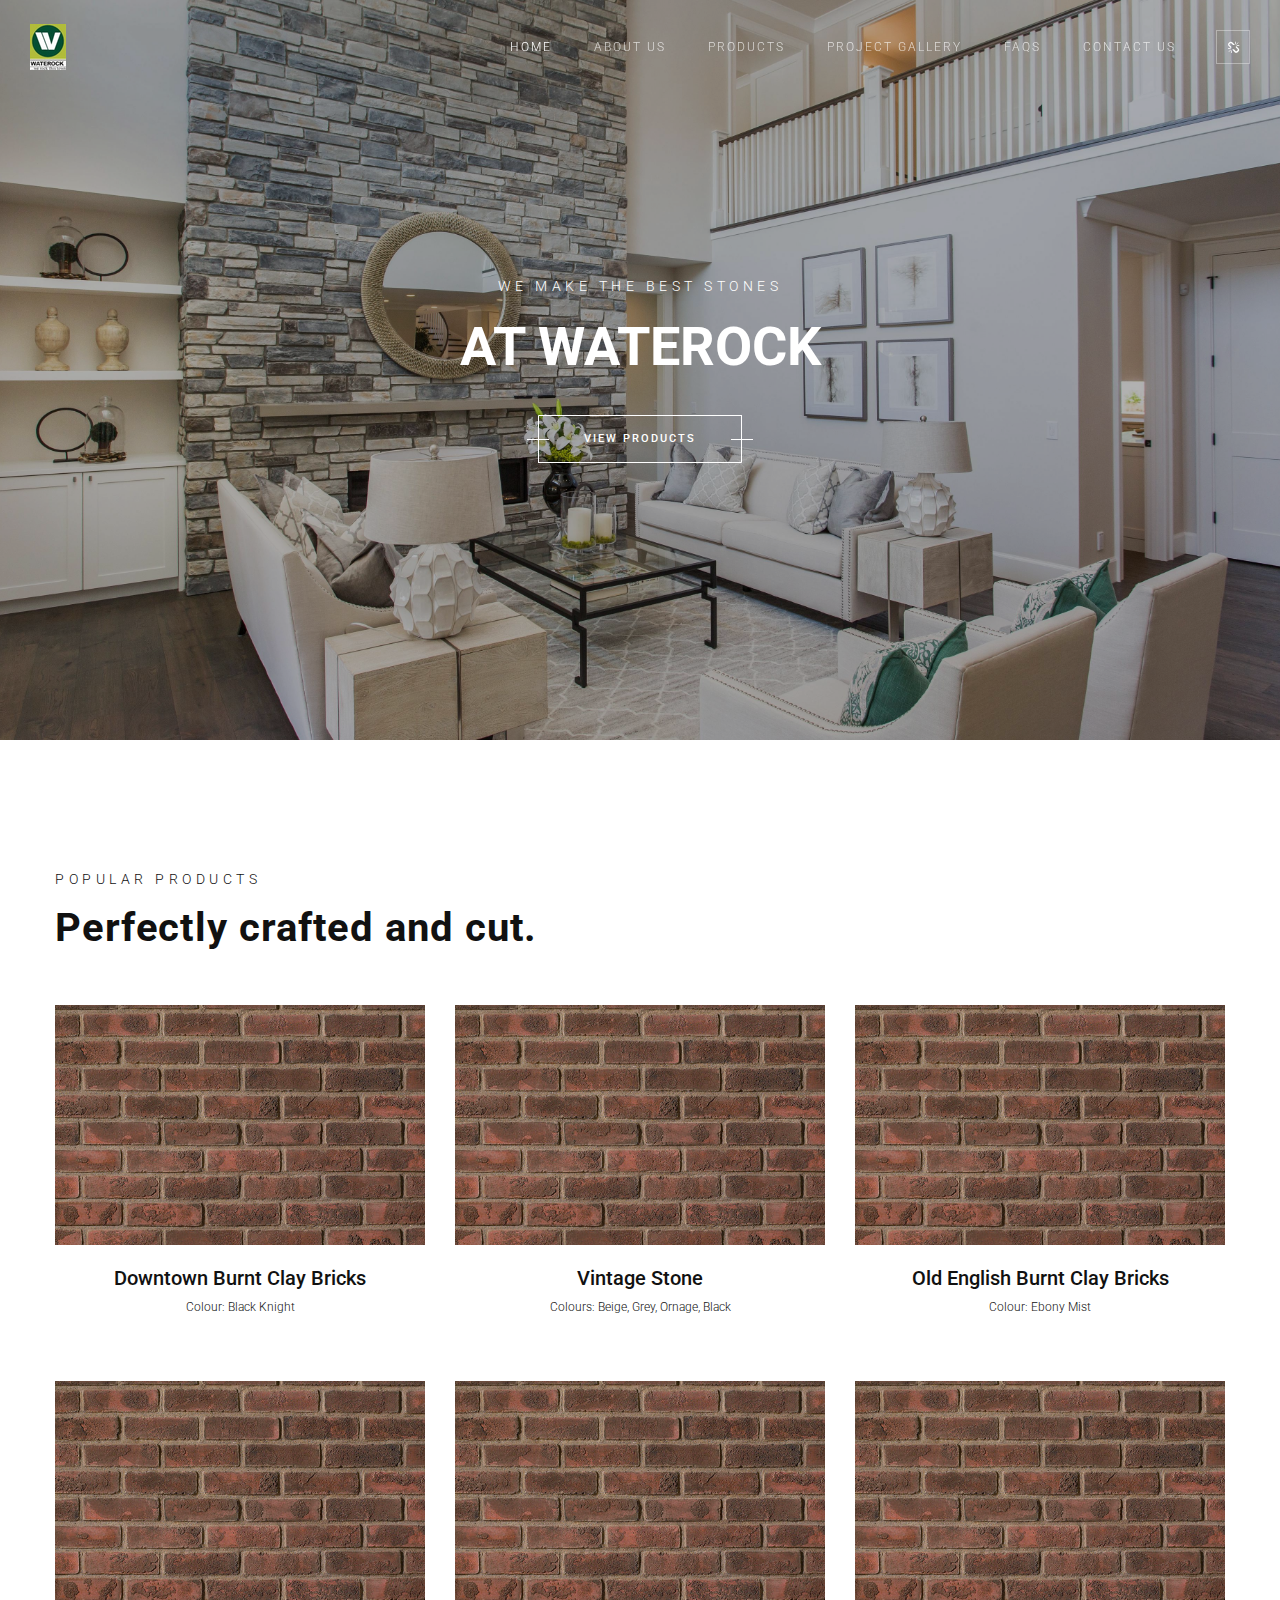
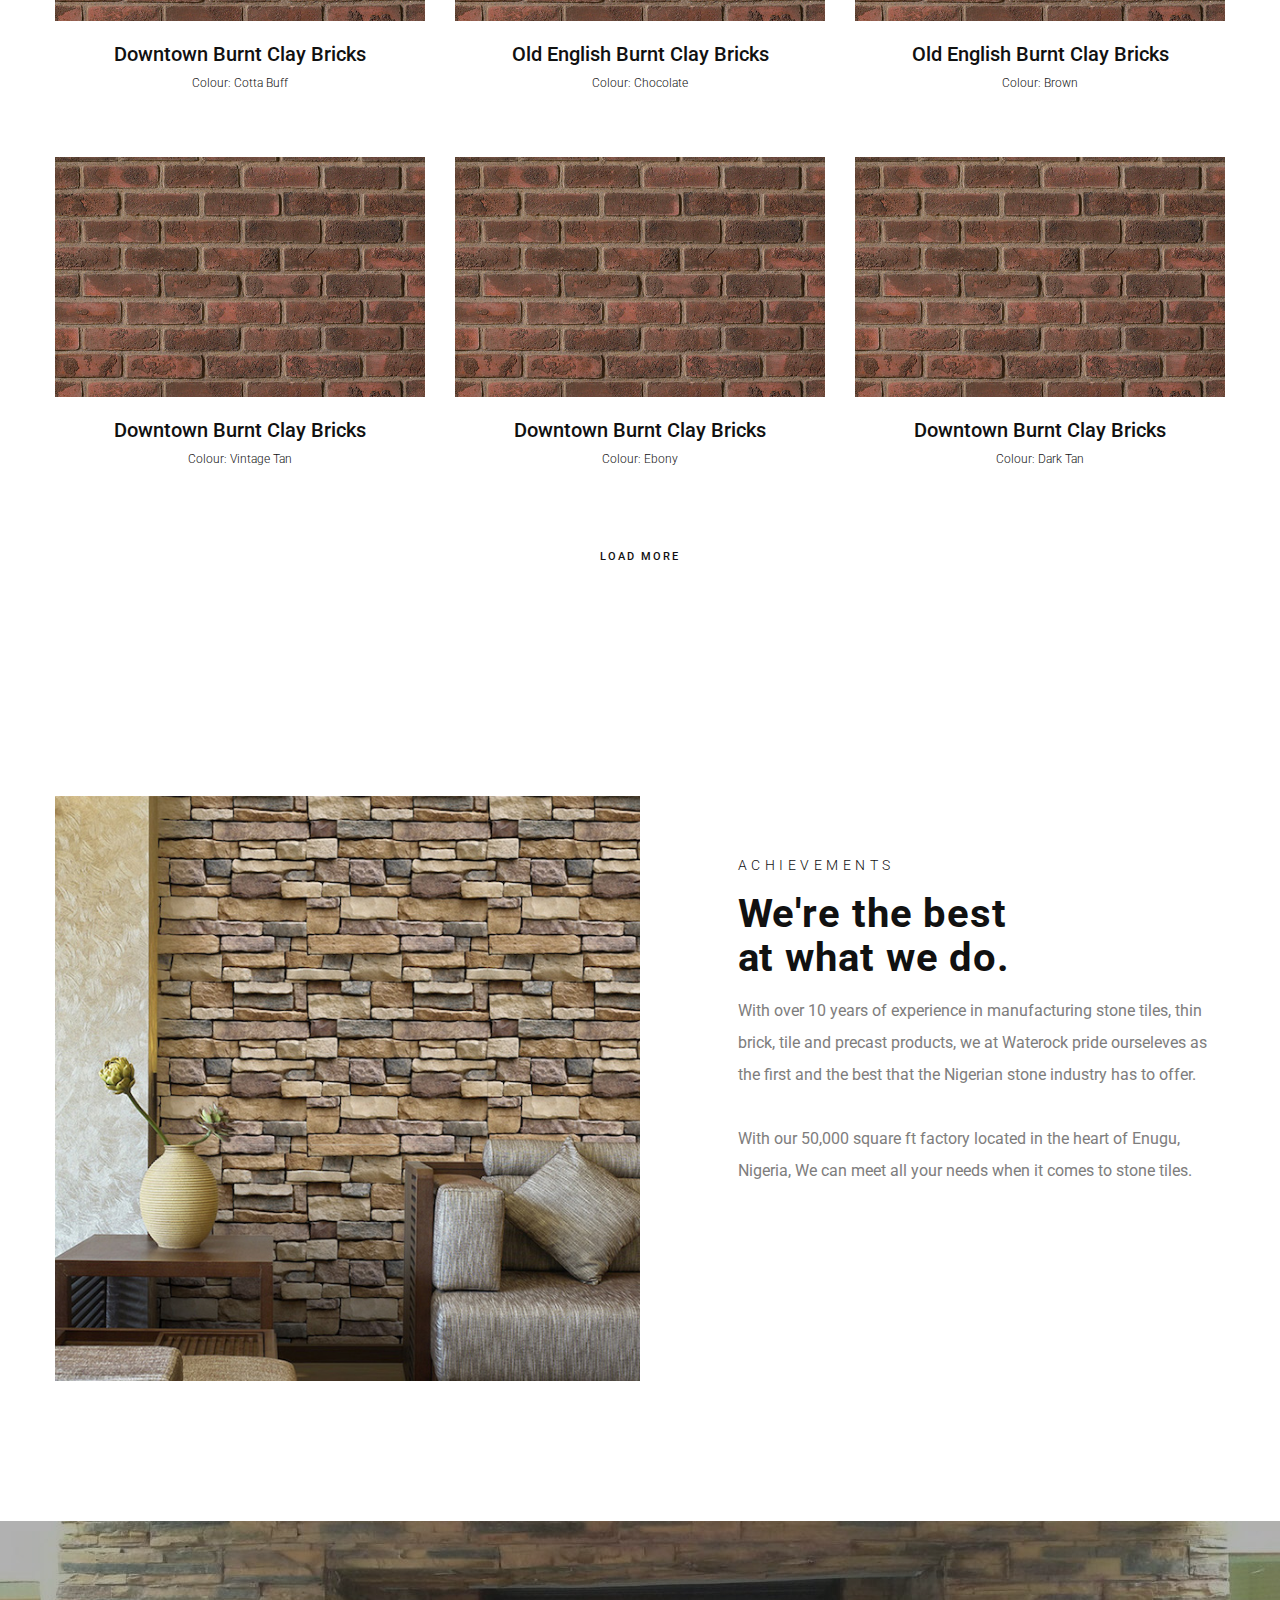
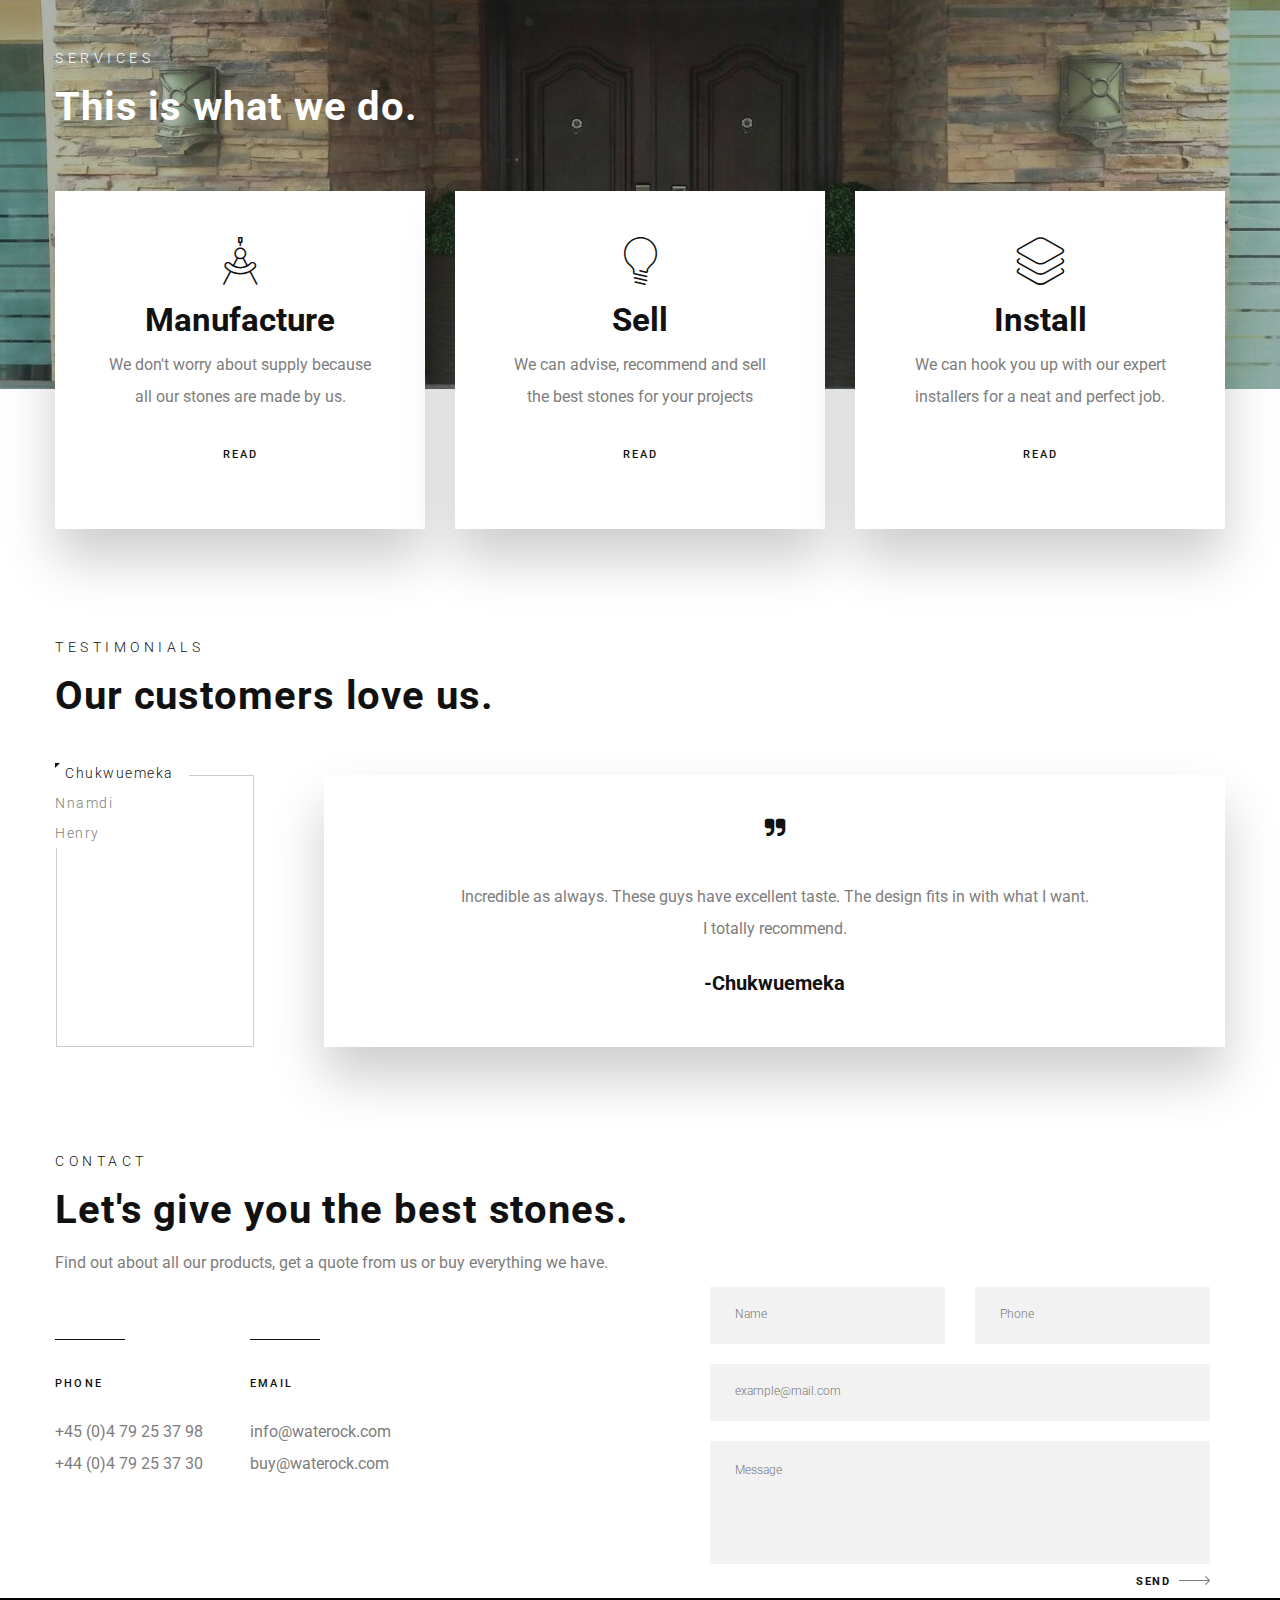
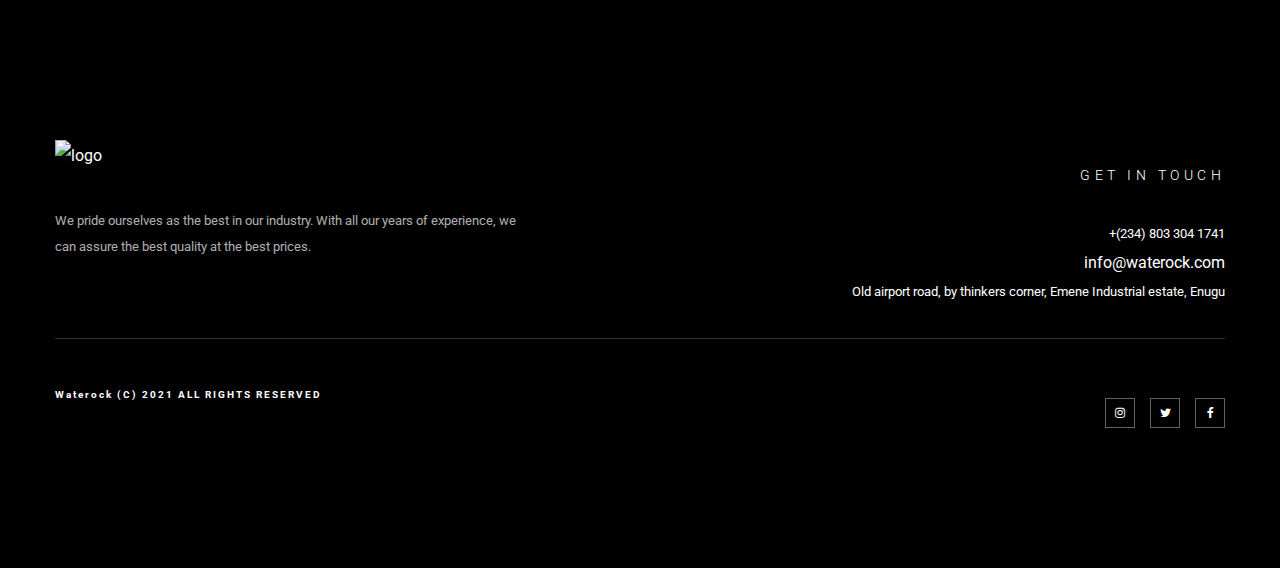
==== index.html @ c0822bfa "waterock v1" ====
<!DOCTYPE html>
<html lang="en">


<head>
    <meta charset="utf-8" />
    <meta http-equiv="X-UA-Compatible" content="IE=edge">
    <title>Waterock - The Number 1 Manufacturer of stone tiles in Nigeria</title>
    <meta name="viewport" content="width=device-width, initial-scale=1">
    <meta name="format-detection" content="telephone=no" />
    <link rel="stylesheet" href="https://fonts.googleapis.com/css?family=Roboto:100,300,400,500,700">
    <link rel="stylesheet" href="css/swiper.min.css">
    <link rel="stylesheet" href="css/slick.min.css">
    <link rel="stylesheet" href="css/magnific-popup.css">
    <link rel="stylesheet" href="font-awesome/css/font-awesome.min.css">
    <link rel="stylesheet" href="font-awesome/css/font-awesome.css">
    <link rel="stylesheet" href="css/et-line-font.css">
    <link rel="stylesheet" href="css/before-after.min.css">
    <link rel="stylesheet" href="css/bootstrap.min.css">
    <link rel="stylesheet" href="css/unit-test.css">
    <link rel="stylesheet" href="css/google_map.min.css">
    <link rel="stylesheet" href="css/style30f4.css?v=3">
</head>

<body>

    <div class="prague-loader">
        <div class="prague-loader-wrapper">
            <div class="prague-loader-bar">
                WATEROCK
            </div>
        </div>
    </div>


    <header class="prague-header simple sticky-menu sticky-mobile-menu light ">

        <div class="prague-logo">
            <a href="index-2.html">
                <img src="img/logo-main.jpg" class="image_logo" alt="logo" /></a>
        </div>

        <div class="prague-header-wrapper">

            <div class="prague-navigation">
                <div class="pargue-navigation-wrapper">
                    <div class="prague-navigation-inner">
                        <nav>
                            <ul class="main-menu">
                                <li
                                    class="menu-item menu-item-type-custom menu-item-object-custom current-menu-ancestor current-menu-parent menu-item-has-children ">
                                    <a href="index.html">Home</a>
                                </li>
                                <li
                                    class="menu-item menu-item-type-custom menu-item-object-custom menu-item-has-children">
                                    <a href="about-us.html">About Us</a>
                                </li>
                                <li
                                    class="menu-item menu-item-type-custom menu-item-object-custom menu-item-has-children">
                                    <a href="products.html">Products</a>
                                </li>
                                <li
                                    class="menu-item menu-item-type-custom menu-item-object-custom menu-item-has-children">
                                    <a href="projects.html">Project Gallery</a>
                                </li>
                                <li
                                    class="menu-item menu-item-type-custom menu-item-object-custom menu-item-has-children">
                                    <a href="#">FAQs</a>
                                </li>
                                <li
                                    class="menu-item menu-item-type-custom menu-item-object-custom menu-item-has-children">
                                    <a href="contact-us.html">Contact Us</a>
                                </li>
                            </ul>
                        </nav>
                    </div>
                </div>
            </div>


            <div class="prague-nav-menu-icon">
                <a href="#">
                    <i></i>
                </a>
            </div>


            <div class="prague-social-nav">
                <a href="#">
                    <i class="fa fa-chain-broken" aria-hidden="true"></i>
                </a>
                <ul class="social-content">
                    <li>
                        <a target="_blank" href="#">
                            <i aria-hidden="true" class="fa fa-instagram"></i>
                        </a>
                    </li>
                    <li>
                        <a target="_blank" href="#">
                            <i aria-hidden="true" class="fa fa-twitter"></i>
                        </a>
                    </li>
                    <li>
                        <a target="_blank" href="#">
                            <i aria-hidden="true" class="fa fa-facebook"></i>
                        </a>
                    </li>
                </ul>
            </div>

        </div>
    </header>


    <div class="container-fluid no-padd">
        <div class="row">
            <div class="col-xs-12 padd-only-xs">
                <div class="container-fluid top-banner no-padd  big vindow-height light">
                    <span class="overlay"></span>
                    <img src="img/banner-home.jpeg" class="s-img-switch"
                        alt="banner image">
                    <div class="content">
                        <div class="prague-svg-animation-text"></div>
                        <div class="subtitle">WE MAKE THE BEST STONES</div>
                        <h1 class="title">AT WATEROCK</h1>
                        <a href="products.html" class="a-btn creative">
                            <span class="a-btn-line"></span>
                            VIEW PRODUCTS</a>
                    </div>
                    <div class="top-banner-cursor"></div>
                </div>
            </div>
        </div>
    </div>
    <div class="container no-padd"> 
        <div class="row-fluid  margin-lg-65t margin-lg-140b margin-sm-70b no-padd">
            <div class="row-fluid  margin-lg-55t margin-sm-20t">
                <div class="  col-sm-12 no-padd margin-lg-20b margin-xs-40t">
                    <div class="padd-only-xs">
                        <div class="heading  left dark ">
                            <div class="subtitle ">POPULAR PRODUCTS</div>
                            <h2 class="title">Perfectly crafted and cut.</h2>
                        </div>
                    </div>
                </div>
            </div>
            <div class="column no-padd column_container col-sm-12 margin-lg-5t margin-lg-140b margin-sm-70b">
                <div class="column-inner ">
                    <div class="wrapper">
                        <div data-unique-key="d30797fabd788147235e48099dfaacc0" class="js-load-more" data-start-page="1"
                            data-max-page="4" data-next-link="#">
                            <div class="row prague_grid prague_count_col3 prague_gap_col15 js-load-more-block no-footer-content prague-load-wrapper"
                                data-columns="prague_count_col3" data-gap="prague_gap_col15">
                                <div class="portfolio-item-wrapp portfolio-item-paralax js-filter-simple-block">
                                    <div class="portfolio-item">
                                        <div class="project-grid-wrapper">
                                            <a class="project-grid-item-img-link" href="#"
                                                target="_self">
                                                <div class="project-grid-item-img">
                                                    <img src="img/culutured-brick.jpeg"
                                                        class="s-img-switch" alt="seascape-villa image" />
                                                </div>
                                            </a>
                                            <div class="project-grid-item-content">
                                                <h4 class="project-grid-item-title">
                                                    <a href="#" target="_self">Downtown Burnt Clay Bricks</a>
                                                </h4>
                                                <div class="project-grid-item-category">Colour: Black Knight</div>
                                            </div>
                                        </div>
                                    </div>
                                </div>
                                <div
                                    class="portfolio-item-wrapp portfolio-item-paralax js-filter-simple-blockcolumn_paralax">
                                    <div class="portfolio-item">
                                        <div class="project-grid-wrapper">
                                            <a class="project-grid-item-img-link" href="#"
                                                target="_self">
                                                <div class="project-grid-item-img">
                                                    <img src="img/culutured-brick.jpeg"
                                                        
                                                        class="s-img-switch" alt="european-lard-station image" />
                                                </div>
                                            </a>
                                            <div class="project-grid-item-content">
                                                <h4 class="project-grid-item-title">
                                                    <a href="#" target="_self">Vintage Stone
                                                        </a>
                                                </h4>
                                                <div class="project-grid-item-category">Colours: Beige, Grey, Ornage, Black</div>
                                            </div>
                                        </div>
                                    </div>
                                </div>
                                <div class="portfolio-item-wrapp portfolio-item-paralax js-filter-simple-block">
                                    <div class="portfolio-item">
                                        <div class="project-grid-wrapper">
                                            <a class="project-grid-item-img-link" href="#"
                                                target="_self">
                                                <div class="project-grid-item-img">
                                                    <img src="img/culutured-brick.jpeg"
                                                        
                                                        class="s-img-switch" alt="yabroudi-villa image" />
                                                </div>
                                            </a>
                                            <div class="project-grid-item-content">
                                                <h4 class="project-grid-item-title">
                                                    <a href="#" target="_self">Old English Burnt Clay Bricks</a>
                                                </h4>
                                                <div class="project-grid-item-category">Colour: Ebony Mist
                                                </div>
                                            </div>
                                        </div>
                                    </div>
                                </div>
                                <div class="portfolio-item-wrapp portfolio-item-paralax js-filter-simple-block">
                                    <div class="portfolio-item">
                                        <div class="project-grid-wrapper">
                                            <a class="project-grid-item-img-link" href="#"
                                                target="_self">
                                                <div class="project-grid-item-img">
                                                    <img src="img/culutured-brick.jpeg"
                                                        
                                                        class="s-img-switch" alt="cultural-complex-centre image" />
                                                </div>
                                            </a>
                                            <div class="project-grid-item-content">
                                                <h4 class="project-grid-item-title">
                                                    <a href="#" target="_self">Downtown Burnt Clay Bricks</a>
                                                </h4>
                                                <div class="project-grid-item-category">Colour: Cotta Buff</div>
                                            </div>
                                        </div>
                                    </div>
                                </div>
                                <div class="portfolio-item-wrapp portfolio-item-paralax js-filter-simple-block">
                                    <div class="portfolio-item">
                                        <div class="project-grid-wrapper">
                                            <a class="project-grid-item-img-link" href="#"
                                                target="_self">
                                                <div class="project-grid-item-img">
                                                    <img src="img/culutured-brick.jpeg"
                                                       
                                                        class="s-img-switch" alt="dalbourne-villa image" />
                                                </div>
                                            </a>
                                            <div class="project-grid-item-content">
                                                <h4 class="project-grid-item-title"><a href="#"
                                                        target="_self">Old English Burnt Clay Bricks</a>
                                                </h4>
                                                <div class="project-grid-item-category">Colour: Chocolate</div>
                                            </div>
                                        </div>
                                    </div>
                                </div>
                                <div class="portfolio-item-wrapp portfolio-item-paralax js-filter-simple-block">
                                    <div class="portfolio-item">
                                        <div class="project-grid-wrapper">
                                            <a class="project-grid-item-img-link" href="#"
                                                target="_self">
                                                <div class="project-grid-item-img">
                                                    <img src="img/culutured-brick.jpeg"
                                                        
                                                        class="s-img-switch" alt="amman-rotana-hotel image" />
                                                </div>
                                            </a>
                                            <div class="project-grid-item-content">
                                                <h4 class="project-grid-item-title"><a href="#"
                                                        target="_self">Old English Burnt Clay Bricks</a>
                                                </h4>
                                                <div class="project-grid-item-category">Colour: Brown</div>
                                            </div>
                                        </div>
                                    </div>
                                </div>
                                <div class="portfolio-item-wrapp portfolio-item-paralax js-filter-simple-block">
                                    <div class="portfolio-item">
                                        <div class="project-grid-wrapper">
                                            <a class="project-grid-item-img-link" href="#"
                                                target="_self">
                                                <div class="project-grid-item-img">
                                                    <img src="img/culutured-brick.jpeg"
                                                        class="s-img-switch wp-post-image"
                                                        alt="alvar-alto-museum image" />
                                                </div>
                                            </a>
                                            <div class="project-grid-item-content">
                                                <h4 class="project-grid-item-title"><a href="#"
                                                        target="_self">Downtown Burnt Clay Bricks</a>
                                                </h4>
                                                <div class="project-grid-item-category">Colour: Vintage Tan</div>
                                            </div>
                                        </div>
                                    </div>
                                </div>
                                <div class="portfolio-item-wrapp portfolio-item-paralax js-filter-simple-block">
                                    <div class="portfolio-item">
                                        <div class="project-grid-wrapper">
                                            <a class="project-grid-item-img-link" href="#"
                                                target="_self">
                                                <div class="project-grid-item-img">
                                                    <img src="img/culutured-brick.jpeg"
                                                        class="s-img-switch" alt="dance-and-music-theatre image" />
                                                </div>
                                            </a>
                                            <div class="project-grid-item-content">
                                                <h4 class="project-grid-item-title">
                                                    <a href="dance-and-music-theatre.html" target="_self">Downtown Burnt Clay Bricks</a>
                                                </h4>
                                                <div class="project-grid-item-category">Colour: Ebony</div>
                                            </div>
                                        </div>
                                    </div>
                                </div>
                                <div class="portfolio-item-wrapp portfolio-item-paralax js-filter-simple-block">
                                    <div class="portfolio-item">
                                        <div class="project-grid-wrapper">
                                            <a class="project-grid-item-img-link" href="#"
                                                target="_self">
                                                <div class="project-grid-item-img">
                                                    <img src="img/culutured-brick.jpeg"
                                                        class="s-img-switch" alt="french-embassy image" />
                                                </div>
                                            </a>
                                            <div class="project-grid-item-content">
                                                <h4 class="project-grid-item-title">
                                                    <a href="#" target="_self">Downtown Burnt Clay Bricks</a>
                                                </h4>
                                                <div class="project-grid-item-category">Colour: Dark Tan</div>
                                            </div>
                                        </div>
                                    </div>
                                </div>
                                <div
                                    class="portfolio-item-wrapp portfolio-item-paralax js-filter-simple-block button-hide">
                                    <div class="portfolio-item">
                                        <div class="project-grid-wrapper">
                                            <a class="project-grid-item-img-link" href="#"
                                                target="_self">
                                                <div class="project-grid-item-img">
                                                    <img src="img/culutured-brick.jpeg"
                                                        class="s-img-switch" alt="amman-hotel image" />
                                                </div>
                                            </a>
                                            <div class="project-grid-item-content">
                                                <h4 class="project-grid-item-title">
                                                    <a href="#" target="_self">Downtown Burnt Clay Bricks</a>
                                                </h4>
                                                <div class="project-grid-item-category">Colour: Ebony +</div>
                                            </div>
                                        </div>
                                    </div>
                                </div>
                                <div
                                    class="portfolio-item-wrapp portfolio-item-paralax js-filter-simple-block button-hide">
                                    <div class="portfolio-item">
                                        <div class="project-grid-wrapper">
                                            <a class="project-grid-item-img-link" href="#"
                                                target="_self">
                                                <div class="project-grid-item-img">
                                                    <img src="img/culutured-brick.jpeg"
                                                        class="s-img-switch" alt="amman-hotel image" />
                                                </div>
                                            </a>
                                            <div class="project-grid-item-content">
                                                <h4 class="project-grid-item-title">
                                                    <a href="#" target="_self">Downtown Burnt Clay Bricks</a>
                                                </h4>
                                                <div class="project-grid-item-category">Colour: Desert Rose</div>
                                            </div>
                                        </div>
                                    </div>
                                </div>
                                <div
                                    class="portfolio-item-wrapp portfolio-item-paralax js-filter-simple-block button-hide">
                                    <div class="portfolio-item">
                                        <div class="project-grid-wrapper">
                                            <a class="project-grid-item-img-link" href="#"
                                                target="_self">
                                                <div class="project-grid-item-img">
                                                    <img src="img/culutured-brick.jpeg"
                                                        class="s-img-switch" alt="amman-hotel image" />
                                                </div>
                                            </a>
                                            <div class="project-grid-item-content">
                                                <h4 class="project-grid-item-title">
                                                    <a href="#" target="_self">Antique Brick</a>
                                                </h4>
                                                <div class="project-grid-item-category">Colours: Beige, Grey, Orange, Black</div>
                                            </div>
                                        </div>
                                    </div>
                                </div>
                                <div
                                    class="portfolio-item-wrapp portfolio-item-paralax js-filter-simple-block button-hide">
                                    <div class="portfolio-item">
                                        <div class="project-grid-wrapper">
                                            <a class="project-grid-item-img-link" href="#"
                                                target="_self">
                                                <div class="project-grid-item-img">
                                                    <img src="img/culutured-brick.jpeg"
                                                        class="s-img-switch" alt="amman-hotel image" />
                                                </div>
                                            </a>
                                            <div class="project-grid-item-content">
                                                <h4 class="project-grid-item-title">
                                                    <a href="#" target="_self">Clay Ledge</a>
                                                </h4>
                                                <div class="project-grid-item-category">Colour: Black Knight</div>
                                            </div>
                                        </div>
                                    </div>
                                </div>
                                <div
                                    class="portfolio-item-wrapp portfolio-item-paralax js-filter-simple-block button-hide">
                                    <div class="portfolio-item">
                                        <div class="project-grid-wrapper">
                                            <a class="project-grid-item-img-link" href="#"
                                                target="_self">
                                                <div class="project-grid-item-img">
                                                    <img src="img/culutured-brick.jpeg"
                                                        class="s-img-switch" alt="amman-hotel image" />
                                                </div>
                                            </a>
                                            <div class="project-grid-item-content">
                                                <h4 class="project-grid-item-title">
                                                    <a href="#" target="_self">Clay Ledge</a>
                                                </h4>
                                                <div class="project-grid-item-category">Colour: Cotta Buff</div>
                                            </div>
                                        </div>
                                    </div>
                                </div>
                                <div
                                    class="portfolio-item-wrapp portfolio-item-paralax js-filter-simple-block button-hide">
                                    <div class="portfolio-item">
                                        <div class="project-grid-wrapper">
                                            <a class="project-grid-item-img-link" href="#"
                                                target="_self">
                                                <div class="project-grid-item-img">
                                                    <img src=""
                                                        class="s-img-switch" alt="amman-hotel image" />
                                                </div>
                                            </a>
                                            <div class="project-grid-item-content">
                                                <h4 class="project-grid-item-title">
                                                    <a href="#" target="_self">Old English Burnt Clay Bricks</a>
                                                </h4>
                                                <div class="project-grid-item-category">Colour: Cherry Dot, Brown Mist</div>
                                            </div>
                                        </div>
                                    </div>
                                </div>
                                <div
                                    class="portfolio-item-wrapp portfolio-item-paralax js-filter-simple-block button-hide">
                                    <div class="portfolio-item">
                                        <div class="project-grid-wrapper">
                                            <a class="project-grid-item-img-link" href="#"
                                                target="_self">
                                                <div class="project-grid-item-img">
                                                    <img src="img/culutured-brick.jpeg"
                                                        class="s-img-switch" alt="amman-hotel image" />
                                                </div>
                                            </a>
                                            <div class="project-grid-item-content">
                                                <h4 class="project-grid-item-title">
                                                    <a href="#" target="_self">Old English Burnt Clay Bricks</a>
                                                </h4>
                                                <div class="project-grid-item-category">Colour: Cotta Black</div>
                                            </div>
                                        </div>
                                    </div>
                                </div>
                            </div>
                            <div class="row">
                                <div class="col-sm-12 text-center">
                                    <button class="load-btn a-btn-2 creative js-load-more-btn">
                                        <span class="a-btn-line load"></span>
                                        LOAD MORE
                                    </button>
                                </div>
                            </div>
                        </div>
                    </div>
                </div>
            </div>
        </div>
    </div>
    <div class="container no-padd">
        <div class="row-fluid  margin-lg-70t ">
            <div
                class="column  col-sm-10 col-lg-6 margin-lg-140b col-md-offset-0 col-md-6 col-sm-offset-1 col-xs-12  margin-lg-5t margin-sm-0t no-padd">
                <div class="no-padd-inner">
                    <img src="img/side-pic.jpeg">
                </div>
            </div>
            <div
                class="column col-sm-12 col-lg-offset-1 col-lg-5 col-md-offset-0 col-md-6 col-xs-12  margin-sm-20t padd-only-xs">
                <div class="padd-only">
                    <div class="heading  left dark">
                        <div class="subtitle">ACHIEVEMENTS</div>
                        <h2 class="title">We're the best<br />
                            at what we do.</h2>
                        <div class="content padding-xs-40b">
                            <p>With over 10 years of experience in manufacturing stone tiles, thin brick, tile and precast products, 
                                we at Waterock pride ourseleves as the first and the best that the Nigerian stone industry has to offer.</p>
                            <p>With our 50,000 square ft factory located in the heart of Enugu,  Nigeria, We can meet all your needs when it comes to stone tiles.</p>
                        </div>
                    </div>
                </div>
            </div>
        </div>
        
    </div>
    
    <div class="row-fluid row-no-padding">
        <div class="no-padd col-sm-12 ">
            <div class="column-inner ">
                <div class="prague-shortcode-parent ">
                    <div class="prague-shortcode-parent-img">
                        <span class="overlay"></span>
                        <img src="img/services-main.jpeg" 
                            class="s-img-switch" alt="middle-banner image" />
                    </div>
                    <div class="prague-shortcode-content-wrapp">
                        <div class="prague-shortcode-heading  light left">
                            <div class="parent-subtitle ">SERVICES</div>
                            <h2 class="parent-title">This is what we do.</h2>
                        </div>
                        <div data-unique-key="0bf3c8aa9017e52dd041b7e2c3327621" class="js-load-more" data-start-page="1"
                            data-max-page="2" data-next-link="onepage-home.html">
                            <div class="row prague_services prague_count_col3 prague_gap_col15  no-footer-content prague-load-wrapper"
                                data-columns="prague_count_col3" data-gap="prague_gap_col15">
                                <div class="portfolio-item-wrapp prague_filter_class">
                                    <div class="portfolio-item">
                                        <div class="prague-services-wrapper">
                                            <span class="services-item-icon icon-circle-compass"></span>
                                            <h3 class="services-item-title">Manufacture</h3>
                                            <div class="services-item-description">
                                                <p>We don't worry about supply because all our stones are made by us.</p>
                                            </div>
                                            <a href="manufacturing.html" class="prague-services-link a-btn-2 creative"
                                                target="_self">
                                                <span class="a-btn-line"></span>
                                                READ </a>
                                        </div>
                                    </div>
                                </div>
                                <div class="portfolio-item-wrapp prague_filter_class  p_f_f9e81a7 column_paralax">
                                    <div class="portfolio-item">
                                        <div class="prague-services-wrapper">
                                            <span class="services-item-icon icon-lightbulb"></span>
                                            <h3 class="services-item-title">Sell</h3>
                                            <div class="services-item-description">
                                                <p>We can advise, recommend and sell the best stones for your projects</p>
                                            </div>
                                            <a href="sell.html" class="prague-services-link a-btn-2 creative"
                                                target="_self">
                                                <span class="a-btn-line"></span>
                                                READ </a>
                                        </div>
                                    </div>
                                </div>
                                <div class="portfolio-item-wrapp prague_filter_class  p_f_f9e81a7">
                                    <div class="portfolio-item">
                                        <div class="prague-services-wrapper">
                                            <span class="services-item-icon icon-layers"></span>
                                            <h3 class="services-item-title">Install</h3>
                                            <div class="services-item-description">
                                                <p>We can hook you up with our expert installers for a neat and perfect job.</p>
                                            </div>
                                            <a href="install.html" class="prague-services-link a-btn-2 creative"
                                                target="_self">
                                                <span class="a-btn-line"></span>
                                                READ </a>
                                        </div>
                                    </div>
                                </div>
                            </div>
                        </div>
                    </div>
                </div>
            </div>
        </div>
    </div>

    <div class="container no-padd">
        <div class="row-fluid  margin-lg-10t margin-sm-20t">
            <div class="col-sm-12 no-padd">
                <div class="column-inner ">
                    <div class="heading  left dark">
                        <div class="subtitle ">TESTIMONIALS</div>
                        <h2 class="title">Our customers love us.</h2>
                    </div>
                </div>
            </div>
        </div>
    </div>
    <div class="container">
        <div class="row row-fluid margin-lg-10t">
            <div class="testimonials-wrapper  no-figure">
                <div class="testimonials-swiper swiper-container" data-speed='2000' data-loop='1' data-autoplay='3000'
                    data-center='0' data-mode='vertical' data-slides-per-view='1' data-lg-slides='1,0'
                    data-md-slides='1,0' data-sm-slides='1,0' data-xs-slides='1,0'>

                    <div class="swiper-wrapper">
                        <div class="swiper-slide">
                            <div class="testimonials-item">
                                <span class="testimonials-icon fa fa fa-quote-right"></span>
                                <blockquote class="testimonials-description">
                                    <p>Incredible as always. These guys have excellent taste. The design fits in with what I want. I totally recommend.</p>
                                </blockquote>
                                <h4 class="testimonials-author">Chukwuemeka</h4>
                            </div>
                        </div>
                        <div class="swiper-slide">
                            <div class="testimonials-item">
                                <span class="testimonials-icon fa fa fa-quote-right"></span>
                                <blockquote class="testimonials-description">
                                    <p>I honestly don't think you will find better products than this in the Nigerian market. The people at waterock know what they're doing</p>
                                </blockquote>
                                <h4 class="testimonials-author">Nnamdi</h4>
                            </div>
                        </div>
                        <div class="swiper-slide">
                            <div class="testimonials-item">
                                <span class="testimonials-icon fa fa fa-quote-right"></span>
                                <blockquote class="testimonials-description">
                                    <p>Stones with a touch of class. I can promise that you won't regret buying from them</p>
                                </blockquote>
                                <h4 class="testimonials-author">Henry</h4>
                            </div>
                        </div>
                    </div>

                    <div class="testimonials-pagination-wrapper">
                        <div class="swiper-pagination"></div>
                    </div>
                </div>
            </div>
        </div>
    </div>
    <div class="container no-padd">
        <div class="row-fluid margin-md-0t margin-sm-20t">
            <div
                class="col-sm-12 col-lg-offset-0 col-lg-6 col-md-offset-0 col-md-6 col-sm-offset-0 col-xs-12 padd-only-xs">
                <div class="heading  left dark">
                    <div class="subtitle ">CONTACT</div>
                    <h2 class="title">Let's give you the best stones.</h2>
                    <div class="content">
                        <p>Find out about all our products, get a quote from us or buy everything we have.</p>
                    </div>
                </div>
                <div class="row-fluid vc_custom_1488483852815">
                    <div class="col-sm-4 no-padd">
                        <div class="column-inner">
                            <div class="adddress-block  ">
                                <div class="address-block-outer">
                                    <span class="separator"></span>
                                    <h4 class="address-title">PHONE</h4>
                                    <p><a href="tel:+45(0)479253798">+45 (0)4 79 25 37 98</a><br />
                                        <a href="tel:+44(0)479253730">+44 (0)4 79 25 37 30</a>
                                    </p>
                                </div>
                            </div>
                        </div>
                    </div>
                    <div class="col-sm-4 no-padd">
                        <div class="adddress-block  ">
                            <div class="address-block-outer">
                                <span class="separator"></span>
                                <h4 class="address-title">EMAIL</h4>
                                <p><a href="https://w5.foxdsgn.com/cdn-cgi/l/email-protection#2050524147554560494e464f0e434f4d"><span>
                                    info@waterock.com
                                </span></a><br />
                                <a href="https://w5.foxdsgn.com/cdn-cgi/l/email-protection#2050524147554560494e464f0e434f4d"><span>
                                    buy@waterock.com
                                </span></a>
                                </p>
                            </div>
                        </div>
                    </div>
                </div>
            </div>
            <div class="  col-sm-12 col-md-6 col-xs-12  margin-lg-170t margin-sm-40t no-padd">
                <div class="vc_column-inner vc_custom_1488483852815">
                    <div class="prague-formidable  vc_formidable">
                        <div class="frm_forms  with_frm_style frm_style_formidable-style-2-2" id="frm_form_3_container">
                            <form enctype="multipart/form-data" method="post" class="frm-show-form contact-us-form"
                                id="form_jgd6s">
                                <div class="frm_form_fields ">
                                    <fieldset>
                                        <div class="frm_fields_container">
                                            <input type="hidden" name="frm_action" value="create" />
                                            <input type="hidden" name="form_id" value="3" />
                                            <input type="hidden" name="frm_hide_fields_3" id="frm_hide_fields_3"
                                                value="" />
                                            <input type="hidden" name="form_key" value="jgd6s" />
                                            <input type="hidden" name="item_meta[0]" value="" />
                                            <input type="hidden" id="frm_submit_entry_3" name="frm_submit_entry_3"
                                                value="ff0424ceb3" /><input type="hidden" name="_wp_http_referer"
                                                value="/onepage-home/" />
                                            <div class="row">
                                                <div class="col-md-6 col-sm-6">
                                                    <div id="frm_field_15_container"
                                                        class="frm_form_field form-field  frm_required_field frm_none_container">
                                                        <input type="text" id="field_tgfdg" name="item_meta[15]"
                                                            value="" placeholder="Name"
                                                            data-reqmsg="This field cannot be blank."
                                                            data-invmsg="Name is invalid" />
                                                    </div>
                                                </div>
                                                <div class="col-md-6 col-sm-6">
                                                    <div id="frm_field_16_container"
                                                        class="frm_form_field form-field  frm_none_container">
                                                        <input type="text" id="field_4bs9q" name="item_meta[16]"
                                                            value="" placeholder="Phone"
                                                            data-invmsg="Phone is invalid" />
                                                    </div>
                                                </div>
                                            </div>
                                            <div id="frm_field_17_container"
                                                class="frm_form_field form-field  frm_required_field frm_none_container">
                                                <input type="email" id="field_1ghyp" name="item_meta[17]" value=""
                                                    placeholder="example@mail.com"
                                                    data-reqmsg="This field cannot be blank."
                                                    data-invmsg="Email Address is invalid" />
                                            </div>
                                            <div id="frm_field_18_container"
                                                class="frm_form_field form-field  frm_none_container">
                                                <textarea name="item_meta[18]" id="field_jy2v2" rows="5"
                                                    placeholder="Message"
                                                    data-invmsg="Paragraph Text is invalid"></textarea>
                                            </div>
                                            <input type="hidden" name="item_key" value="" />
                                            <div class="frm_submit">
                                                <input type="submit" value="Send" />
                                                <span class="arrow-right"></span>
                                            </div>
                                        </div>
                                    </fieldset>
                                </div>
                            </form>
                        </div>
                    </div>
                </div>
            </div>
        </div>
    </div>





    <footer class="prague-footer default">
        <img src="#" data-lazy-src="img/banner-main.jpeg" class="s-img-switch"
            alt="footer banner" />
        <div class="footer-content-outer">
            <div class="footer-top-content">
                <div class="prague-footer-main-block">
                    <div class="prague-logo">
                        <a href="http://prague.loc/">
                            <img src="#" data-lazy-src="img/logo-main.jpg" class="attachment-full size-full"
                                alt="logo" /> </a>
                    </div>
                    <div class="footer-main-content">
                        <p>We pride ourselves as the best in our industry. 
                            With all our years of experience, we can assure the best quality
                            at the best prices.
                        </p>
                    </div>
                </div>
                <div class="prague-footer-info-block">
                    <h6 class="footer-info-block-title">GET IN TOUCH</h6>
                    <div class="footer-info-block-content">
                        <p><a href="tel:+7(885)5896985">+(234) 803 304 1741</a></p>
                        <p><a href="https://w5.foxdsgn.com/cdn-cgi/l/email-protection#2050524147554560494e464f0e434f4d"><span>
                            info@waterock.com
                        </span></a>
                        </p>
                        <p>Old airport road, by thinkers corner, Emene Industrial estate, Enugu</p>
                    </div>
                </div>
            </div>
            <div class="footer-bottom-content">

                <div class="footer-copyright">
                    <p>Waterock (C) 2021 ALL RIGHTS RESERVED</p>
                </div>

                <div class="prague-social-nav">
                    <ul class="social-content">
                        <li>
                            <a target="_blank" href="#">
                                <i aria-hidden="true" class="fa fa-instagram"></i>
                            </a>
                        </li>
                        <li>
                            <a target="_blank" href="#>
                                <i aria-hidden="true" class="fa fa-twitter"></i>
                            </a>
                        </li>
                        <li>
                            <a target="_blank" href="#">
                                <i aria-hidden="true" class="fa fa-facebook"></i>
                            </a>
                        </li>
                    </ul>
                </div>
            </div>
        </div>
    </footer>

    <script data-cfasync="false" src="../cdn-cgi/scripts/5c5dd728/cloudflare-static/email-decode.min.js"></script>
    <script src="js/jquery.js"></script>
    <script src="js/swiper.min.js"></script>
    <script src="js/isotope.pkgd.min.js"></script>
    <script src="js/hammer.min.js"></script>
    <script src="js/foxlazy.min.js"></script>
    <script src="js/all.js"></script>
</body>


</html>
---- css/et-line-font.css ----
@font-face{font-family:et-line;src:url(../font/et-line.eot);src:url(../font/et-lined41d.eot?#iefix) format('embedded-opentype'),url(../font/et-line.woff) format('woff'),url(../font/et-line.ttf) format('truetype'),url(../font/et-line.svg#et-line) format('svg');font-weight:400;font-style:normal}[data-icon]:before{font-family:et-line;content:attr(data-icon);speak:none;font-weight:400;font-variant:normal;text-transform:none;line-height:1;-webkit-font-smoothing:antialiased;-moz-osx-font-smoothing:grayscale;display:inline-block}.icon-mobile,.icon-laptop,.icon-desktop,.icon-tablet,.icon-phone,.icon-document,.icon-documents,.icon-search,.icon-clipboard,.icon-newspaper,.icon-notebook,.icon-book-open,.icon-browser,.icon-calendar,.icon-presentation,.icon-picture,.icon-pictures,.icon-video,.icon-camera,.icon-printer,.icon-toolbox,.icon-briefcase,.icon-wallet,.icon-gift,.icon-bargraph,.icon-grid,.icon-expand,.icon-focus,.icon-edit,.icon-adjustments,.icon-ribbon,.icon-hourglass,.icon-lock,.icon-megaphone,.icon-shield,.icon-trophy,.icon-flag,.icon-map,.icon-puzzle,.icon-basket,.icon-envelope,.icon-streetsign,.icon-telescope,.icon-gears,.icon-key,.icon-paperclip,.icon-attachment,.icon-pricetags,.icon-lightbulb,.icon-layers,.icon-pencil,.icon-tools,.icon-tools-2,.icon-scissors,.icon-paintbrush,.icon-magnifying-glass,.icon-circle-compass,.icon-linegraph,.icon-mic,.icon-strategy,.icon-beaker,.icon-caution,.icon-recycle,.icon-anchor,.icon-profile-male,.icon-profile-female,.icon-bike,.icon-wine,.icon-hotairballoon,.icon-globe,.icon-genius,.icon-map-pin,.icon-dial,.icon-chat,.icon-heart,.icon-cloud,.icon-upload,.icon-download,.icon-target,.icon-hazardous,.icon-piechart,.icon-speedometer,.icon-global,.icon-compass,.icon-lifesaver,.icon-clock,.icon-aperture,.icon-quote,.icon-scope,.icon-alarmclock,.icon-refresh,.icon-happy,.icon-sad,.icon-facebook,.icon-twitter,.icon-googleplus,.icon-rss,.icon-tumblr,.icon-linkedin,.icon-dribbble{font-family:et-line;speak:none;font-style:normal;font-weight:400;font-variant:normal;text-transform:none;line-height:1;-webkit-font-smoothing:antialiased;-moz-osx-font-smoothing:grayscale;display:inline-block}.icon-mobile:before{content:"\e000"}.icon-laptop:before{content:"\e001"}.icon-desktop:before{content:"\e002"}.icon-tablet:before{content:"\e003"}.icon-phone:before{content:"\e004"}.icon-document:before{content:"\e005"}.icon-documents:before{content:"\e006"}.icon-search:before{content:"\e007"}.icon-clipboard:before{content:"\e008"}.icon-newspaper:before{content:"\e009"}.icon-notebook:before{content:"\e00a"}.icon-book-open:before{content:"\e00b"}.icon-browser:before{content:"\e00c"}.icon-calendar:before{content:"\e00d"}.icon-presentation:before{content:"\e00e"}.icon-picture:before{content:"\e00f"}.icon-pictures:before{content:"\e010"}.icon-video:before{content:"\e011"}.icon-camera:before{content:"\e012"}.icon-printer:before{content:"\e013"}.icon-toolbox:before{content:"\e014"}.icon-briefcase:before{content:"\e015"}.icon-wallet:before{content:"\e016"}.icon-gift:before{content:"\e017"}.icon-bargraph:before{content:"\e018"}.icon-grid:before{content:"\e019"}.icon-expand:before{content:"\e01a"}.icon-focus:before{content:"\e01b"}.icon-edit:before{content:"\e01c"}.icon-adjustments:before{content:"\e01d"}.icon-ribbon:before{content:"\e01e"}.icon-hourglass:before{content:"\e01f"}.icon-lock:before{content:"\e020"}.icon-megaphone:before{content:"\e021"}.icon-shield:before{content:"\e022"}.icon-trophy:before{content:"\e023"}.icon-flag:before{content:"\e024"}.icon-map:before{content:"\e025"}.icon-puzzle:before{content:"\e026"}.icon-basket:before{content:"\e027"}.icon-envelope:before{content:"\e028"}.icon-streetsign:before{content:"\e029"}.icon-telescope:before{content:"\e02a"}.icon-gears:before{content:"\e02b"}.icon-key:before{content:"\e02c"}.icon-paperclip:before{content:"\e02d"}.icon-attachment:before{content:"\e02e"}.icon-pricetags:before{content:"\e02f"}.icon-lightbulb:before{content:"\e030"}.icon-layers:before{content:"\e031"}.icon-pencil:before{content:"\e032"}.icon-tools:before{content:"\e033"}.icon-tools-2:before{content:"\e034"}.icon-scissors:before{content:"\e035"}.icon-paintbrush:before{content:"\e036"}.icon-magnifying-glass:before{content:"\e037"}.icon-circle-compass:before{content:"\e038"}.icon-linegraph:before{content:"\e039"}.icon-mic:before{content:"\e03a"}.icon-strategy:before{content:"\e03b"}.icon-beaker:before{content:"\e03c"}.icon-caution:before{content:"\e03d"}.icon-recycle:before{content:"\e03e"}.icon-anchor:before{content:"\e03f"}.icon-profile-male:before{content:"\e040"}.icon-profile-female:before{content:"\e041"}.icon-bike:before{content:"\e042"}.icon-wine:before{content:"\e043"}.icon-hotairballoon:before{content:"\e044"}.icon-globe:before{content:"\e045"}.icon-genius:before{content:"\e046"}.icon-map-pin:before{content:"\e047"}.icon-dial:before{content:"\e048"}.icon-chat:before{content:"\e049"}.icon-heart:before{content:"\e04a"}.icon-cloud:before{content:"\e04b"}.icon-upload:before{content:"\e04c"}.icon-download:before{content:"\e04d"}.icon-target:before{content:"\e04e"}.icon-hazardous:before{content:"\e04f"}.icon-piechart:before{content:"\e050"}.icon-speedometer:before{content:"\e051"}.icon-global:before{content:"\e052"}.icon-compass:before{content:"\e053"}.icon-lifesaver:before{content:"\e054"}.icon-clock:before{content:"\e055"}.icon-aperture:before{content:"\e056"}.icon-quote:before{content:"\e057"}.icon-scope:before{content:"\e058"}.icon-alarmclock:before{content:"\e059"}.icon-refresh:before{content:"\e05a"}.icon-happy:before{content:"\e05b"}.icon-sad:before{content:"\e05c"}.icon-facebook:before{content:"\e05d"}.icon-twitter:before{content:"\e05e"}.icon-googleplus:before{content:"\e05f"}.icon-rss:before{content:"\e060"}.icon-tumblr:before{content:"\e061"}.icon-linkedin:before{content:"\e062"}.icon-dribbble:before{content:"\e063"}
---- css/before-after.min.css ----
.ba-slider{position:relative;overflow:hidden}.ba-slider img{width:100%;display:block}.ba-slider .resize{position:absolute;top:0;left:0;height:100%;width:50%;overflow:hidden}.ba-slider .handle{position:absolute;left:50%;top:0;bottom:0;width:4px;margin-left:-2px;background:rgba(0,0,0,.5);cursor:ew-resize}.ba-slider .handle:after{position:absolute;top:50%;width:64px;height:64px;margin:-32px 0 0 -32px;content:'\21d4';color:#fff;font-weight:700;font-size:36px;text-align:center;line-height:64px;background:#ffb800;border:1px solid #e6a600;border-radius:50%;transition:all .3s ease;box-shadow:0 2px 6px rgba(0,0,0,.3),inset 0 2px 0 rgba(255,255,255,.5),inset 0 60px 50px -30px #ffd466}.ba-slider .handle.draggable:after{width:48px;height:48px;margin:-24px 0 0 -24px;line-height:50px;font-size:30px}
---- css/unit-test.css ----
*{font-size:16px;line-height:32px;font-weight:400;-ms-word-wrap:break-word;word-wrap:break-word}h1{font-size:32px}h2{font-size:28px}h3{font-size:23px}h4{font-size:19px}h5{font-size:19px}h6{font-size:19px}h1,h2,h3,h4,h5,h6{margin:10px 0}blockquote{border:0 solid #111;border-left-width:4px;color:#111;font-size:19px;font-style:italic;line-height:1.4;margin:0 0 25px;padding:0 0 0 24px}blockquote:before,blockquote:after{content:'';display:table}blockquote:after{clear:both}blockquote p{margin-bottom:15px}blockquote>:last-child{margin-bottom:0}q:before,q:after{content:''}blockquote,q{quotes:none}blockquote>ul{margin-left:15px}dfn,cite,em,i{font-style:italic}table{border-collapse:separate;border-spacing:0;border-width:1px 0 0 1px;margin:0 0 25px;table-layout:fixed;width:100%}table,th,td{border:1px solid #ccc}th,td{padding:7px}th{border-width:0 1px 1px 0;font-weight:700}caption,th,td{font-weight:400;text-align:left}td{border-width:0 1px 1px 0}dl{margin:0 0 25px}dt{font-weight:700;color:#111}dd{margin:0 0 20px}ul{list-style:disc}ul,ol{margin:10px 0;padding:0}li>ul,li>ol{margin-left:15px;margin-bottom:0}ol{list-style:decimal}address{font-style:italic;margin:0 0 25px}abbr[title]{border-bottom:1px dotted}abbr,acronym{border-bottom:1px dotted #111;cursor:help}b,strong{font-weight:700}big{font-size:125%}code,kbd{color:#fff;background-color:#111;padding:2px 4px}code,kbd,tt,var,samp,pre{font-family:Inconsolata,monospace}del{opacity:.8}mark,ins{background:#007acc;color:#fff;padding:2px 4px;text-decoration:none}pre{border:1px solid #ccc;background-color:#f5f5f5;color:#111;font-size:16px;line-height:1.3;margin:0 0 25px;max-width:100%;overflow:auto;padding:28px;white-space:pre-wrap;word-wrap:break-word}sub{bottom:-3px}sub,sup{font-size:75%;line-height:0;position:relative;vertical-align:baseline}sup{top:-6px}.aligncenter{clear:both;display:block;margin:0 auto 25px}.alignleft{float:left;margin:6px 25px 25px 0}.alignright{float:right;margin:6px 0 25px 25px}img{height:auto;max-width:100%;vertical-align:middle}img{border:0}.wp-caption{margin-bottom:25px;max-width:100%}.wp-caption img[class*=wp-image-]{display:block;margin:0}.wp-caption .wp-caption-text{color:#7e7d7d;font-size:13px;font-style:italic;line-height:1.6;padding-top:7px}.page-links{clear:both;font-family:Montserrat,helvetica neue,sans-serif;margin:0 0 25px}.page-links a,.page-links>span{border:1px solid #d1d1d1;border-radius:2px;display:inline-block;font-size:13px;height:22px;line-height:22px;margin-right:4px;text-align:center;width:24px}.page-links>.page-links-title{border:0;color:#1a1a1a;height:auto;margin:0;padding-right:8px;width:auto}.page-links a{background-color:#1a1a1a;border-color:#1a1a1a;color:#fff}.says,.screen-reader-text{clip:rect(1px,1px,1px,1px);height:1px;overflow:hidden;position:absolute!important;width:1px;word-wrap:normal!important}input[type=text],input[type=email],input[type=url],input[type=password],input[type=search],input[type=tel],input[type=number],textarea{background:#f2f2f2;border:none;border-bottom:1px solid transparent;border-radius:0;color:rgba(17,17,17,.5);padding:16px 25px;width:100%;margin-bottom:20px}input[type=text]:focus,input[type=email]:focus,input[type=url]:focus,input[type=password]:focus,input[type=search]:focus,input[type=tel]:focus,input[type=number]:focus,textarea:focus{outline:none}textarea{overflow:auto;vertical-align:top;resize:none}button,button[disabled]:hover,button[disabled]:focus,input[type=button],input[type=button][disabled]:hover,input[type=button][disabled]:focus,input[type=reset],input[type=reset][disabled]:hover,input[type=reset][disabled]:focus,input[type=submit],input[type=submit][disabled]:hover,input[type=submit][disabled]:focus{background:#1a1a1a;border:0;border-radius:2px;color:#fff;font-family:Montserrat,helvetica neue,sans-serif;font-weight:700;line-height:1;padding:13.5px 14px 12.5px;text-transform:uppercase}button,html input[type=button],input[type=reset],input[type=submit]{-webkit-appearance:button;cursor:pointer}.post-password-form{margin-bottom:25px}.post-password-form label{color:#686868;display:block;font-family:Montserrat,helvetica neue,sans-serif;font-size:13px;letter-spacing:1px;line-height:21px;margin-bottom:22px;text-transform:uppercase}.post-password-form button,input,select,textarea{max-width:100%;margin:0}.post-password-form input[type=password]{background:#f7f7f7;border:1px solid #d1d1d1;border-radius:2px;color:#686868;padding:10px 7px;width:100%;margin-top:7px}.post-password-form input[type=submit]{background:#1a1a1a;border:0;border-radius:2px;color:#fff;font-family:Montserrat,helvetica neue,sans-serif;font-weight:700;letter-spacing:.75px;line-height:1;padding:13.5px 14px 12.5px;text-transform:uppercase}.comment-list{list-style:none;margin:0}.comment-content h1:first-child,.comment-content h2:first-child,.comment-content h3:first-child,.comment-content h4:first-child,.comment-content h5:first-child,.comment-content h6:first-child{margin-top:0}blockquote em,blockquote i,blockquote cite{font-style:normal}blockquote cite,blockquote small{color:#1a1a1a;display:block;font-size:16px;line-height:1.75}blockquote cite:before,blockquote small:before{content:"\2014\00a0"}.comment-list .children>li{padding-left:25px}.gallery-item{display:inline-block;max-width:33.33%;padding:0 7px 14px;text-align:center;vertical-align:top;width:100%}figure{margin:0}.gallery-icon img{margin:0 auto}.gallery-caption{color:#7e7d7d;display:block;font-size:13px;font-style:italic;line-height:21px;padding-top:7px}.gallery-columns-1 .gallery-item{max-width:100%}.gallery-columns-2 .gallery-item{max-width:50%}.gallery-columns-4 .gallery-item{max-width:25%}.gallery-columns-5 .gallery-item{max-width:20%}.gallery-columns-6 .gallery-item{max-width:16.66%}.gallery-columns-7 .gallery-item{max-width:14.28%}.gallery-columns-8 .gallery-item{max-width:12.5%}.gallery-columns-9 .gallery-item{max-width:11.111111%}embed,iframe,object,video{margin-bottom:25px;max-width:100%;vertical-align:middle}.mejs-container span{font-size:inherit;line-height:inherit}.entry-content blockquote:not(.alignleft):not(.alignright),.entry-summary blockquote,.comment-content blockquote{margin-left:-25px}.entry-content>:last-child,.entry-summary>:last-child,body:not(.search-results) .entry-summary>:last-child,.page-content>:last-child,.comment-content>:last-child,.textwidget>:last-child{margin-bottom:0}.widget li>ul,.widget li>ol{margin-bottom:0;margin-left:20px}.tagcloud a{border:1px solid #d1d1d1;border-radius:2px;display:inline-block;font-family:Montserrat,helvetica neue,sans-serif;line-height:1;margin:0 3px 7px 0;padding:7px 6px 6px}.bypostauthor{font-family:inherit}.sticky .prague-blog-grid-wrapper{background-color:#f2f2f2}.sticky .blog-grid-post-title:before{content:'\f249';display:inline-block;font-family:fontawesome;margin-right:8px}
---- css/google_map.min.css ----
.aheto-map {
	height: 600px;
	border-radius: 50%
}

@media only screen and (max-width: 991px) {
	.aheto-map {
		display: none
	}
}

.full_map .aheto-map {
	height: 400px;
	border-radius: 0
}

@media only screen and (max-width: 991px) {
	.full_map .aheto-map {
		display: block
	}
}

.contact_map .aheto-map {
	height: 600px;
	border-radius: 0
}

@media only screen and (max-width: 991px) {
	.contact_map .aheto-map {
		display: block
	}
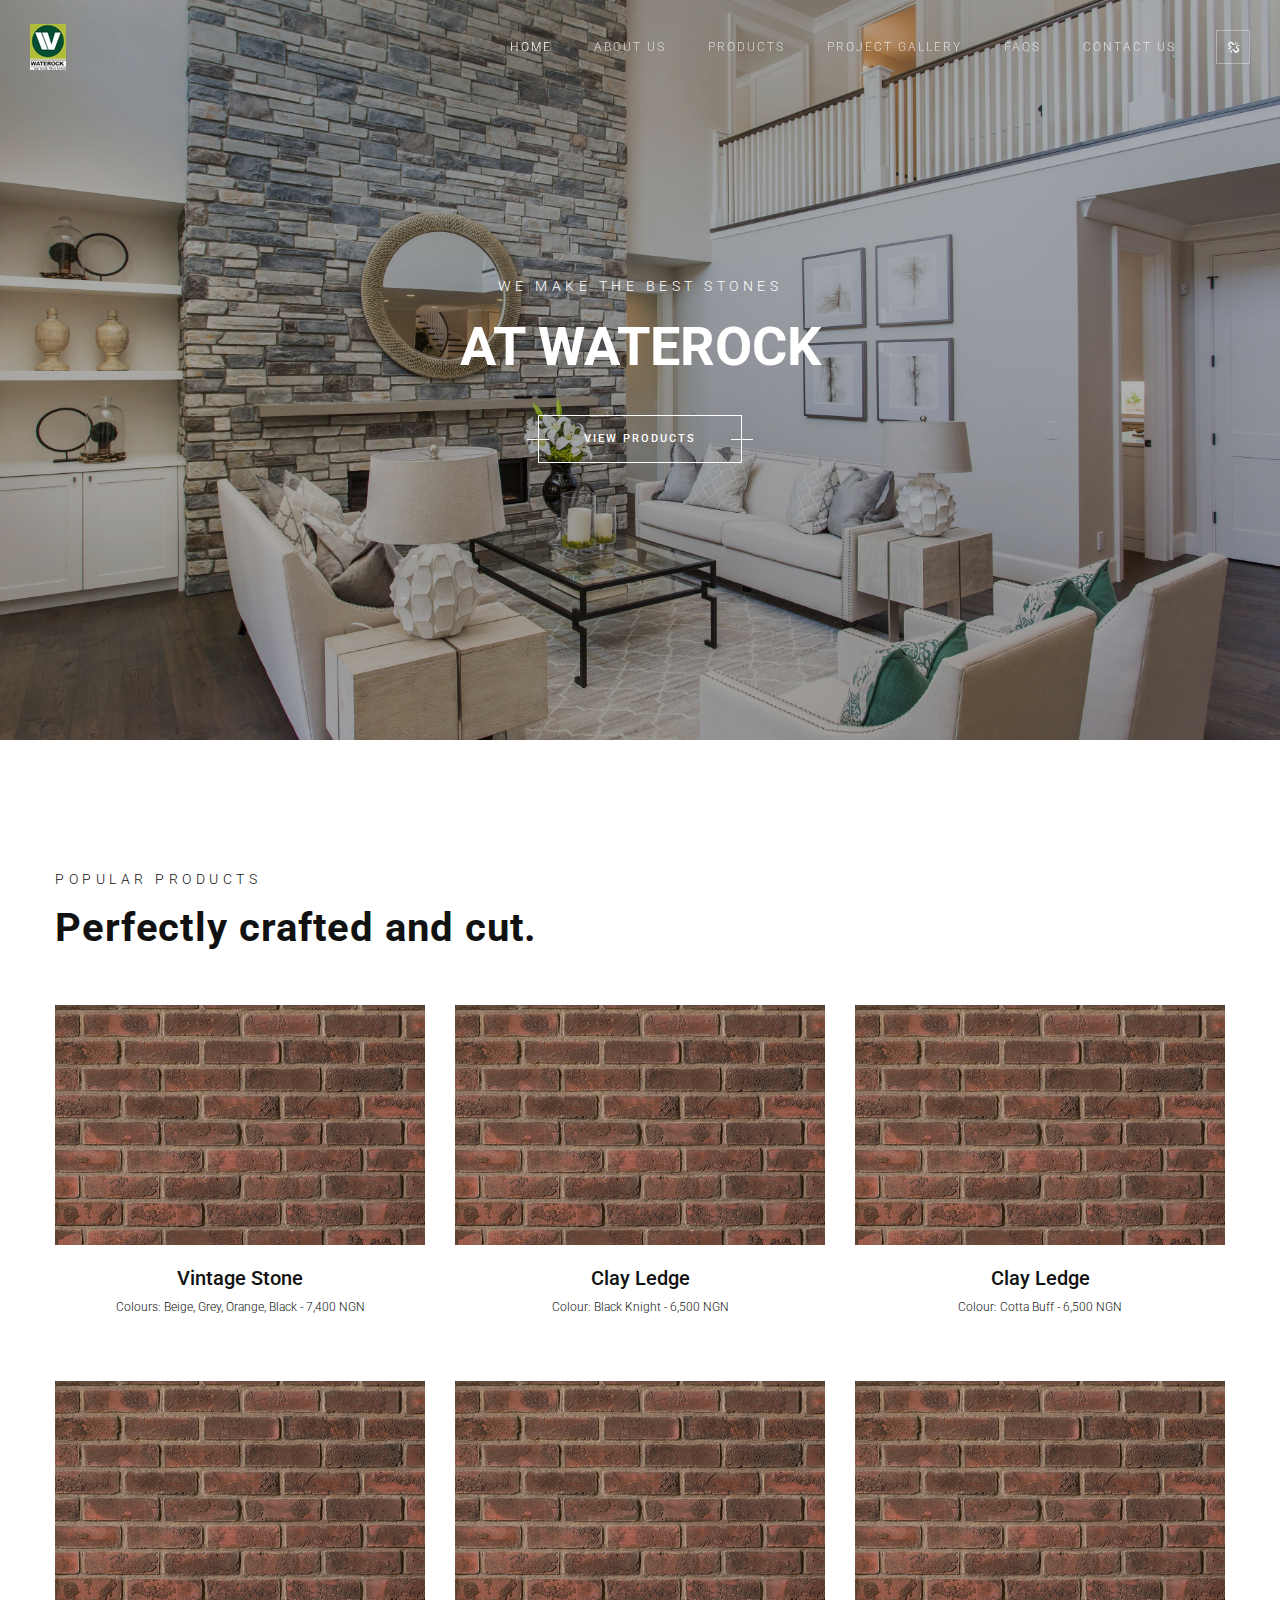
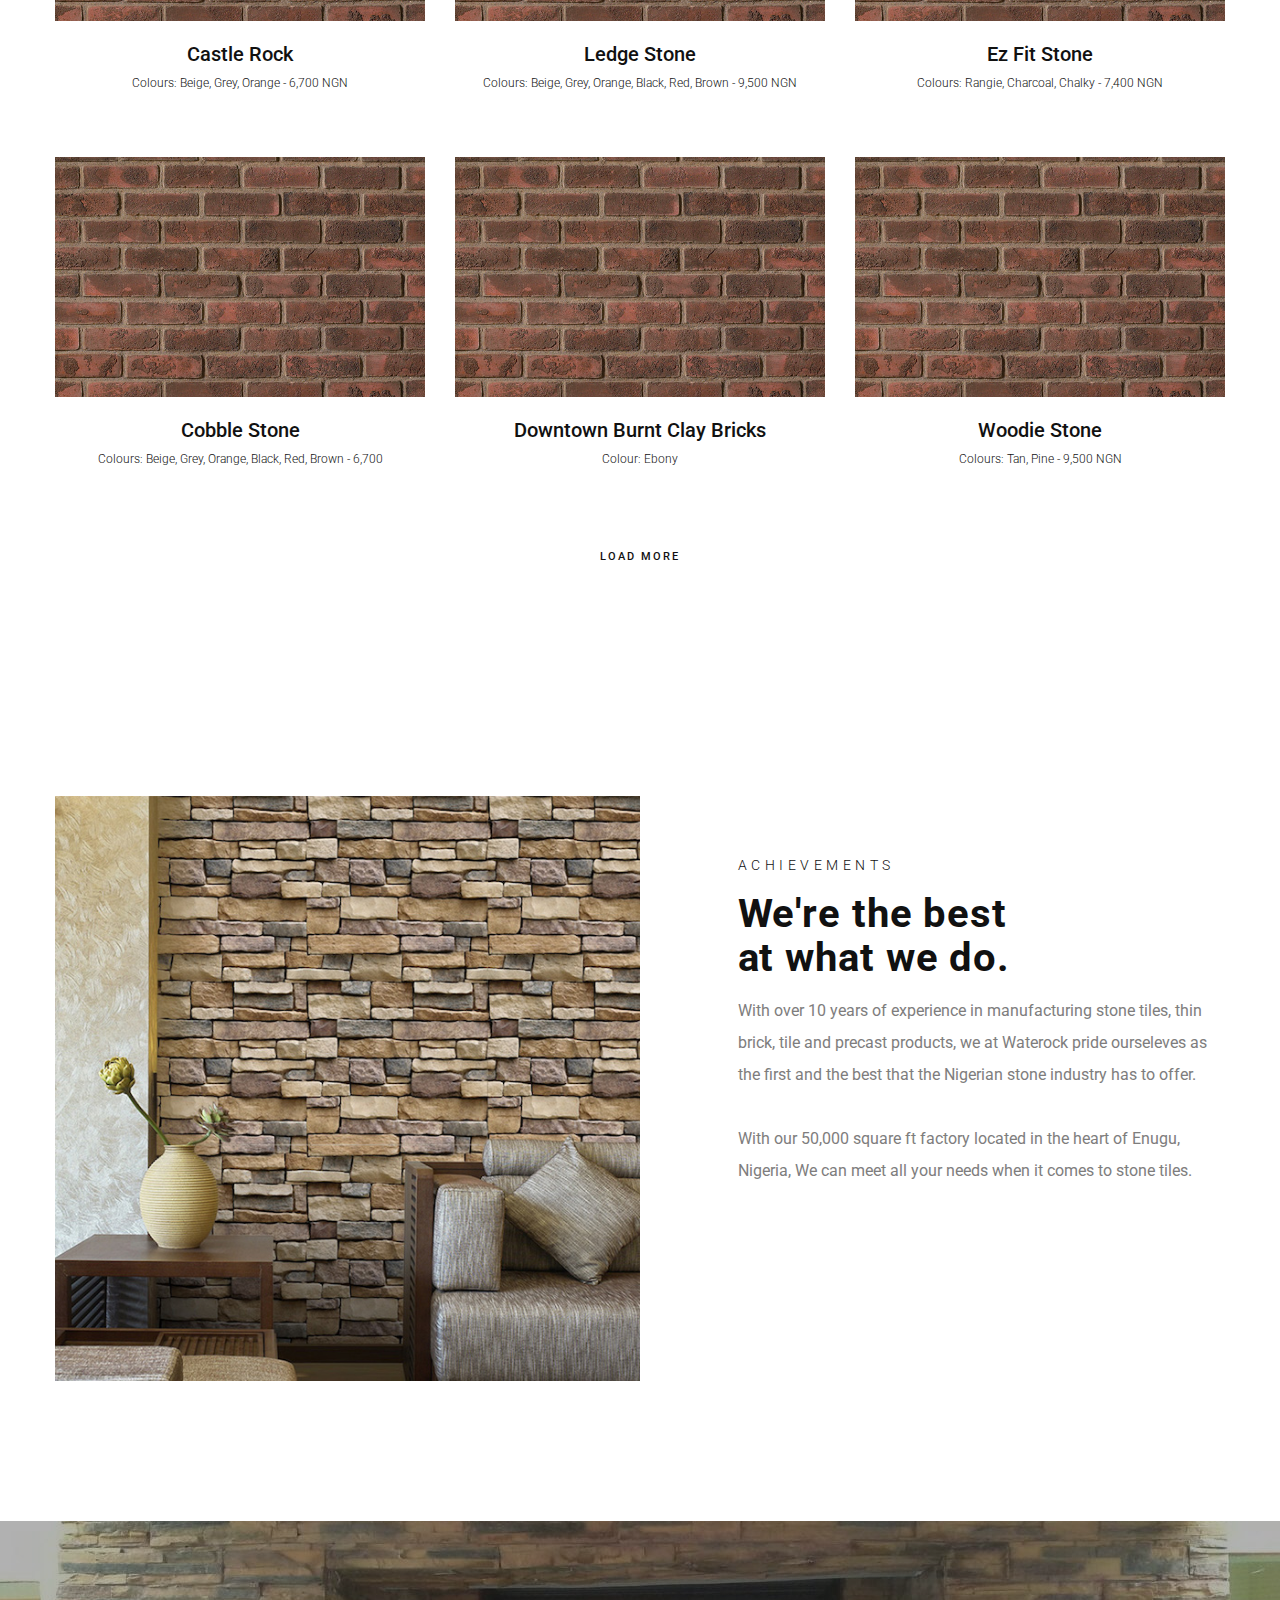
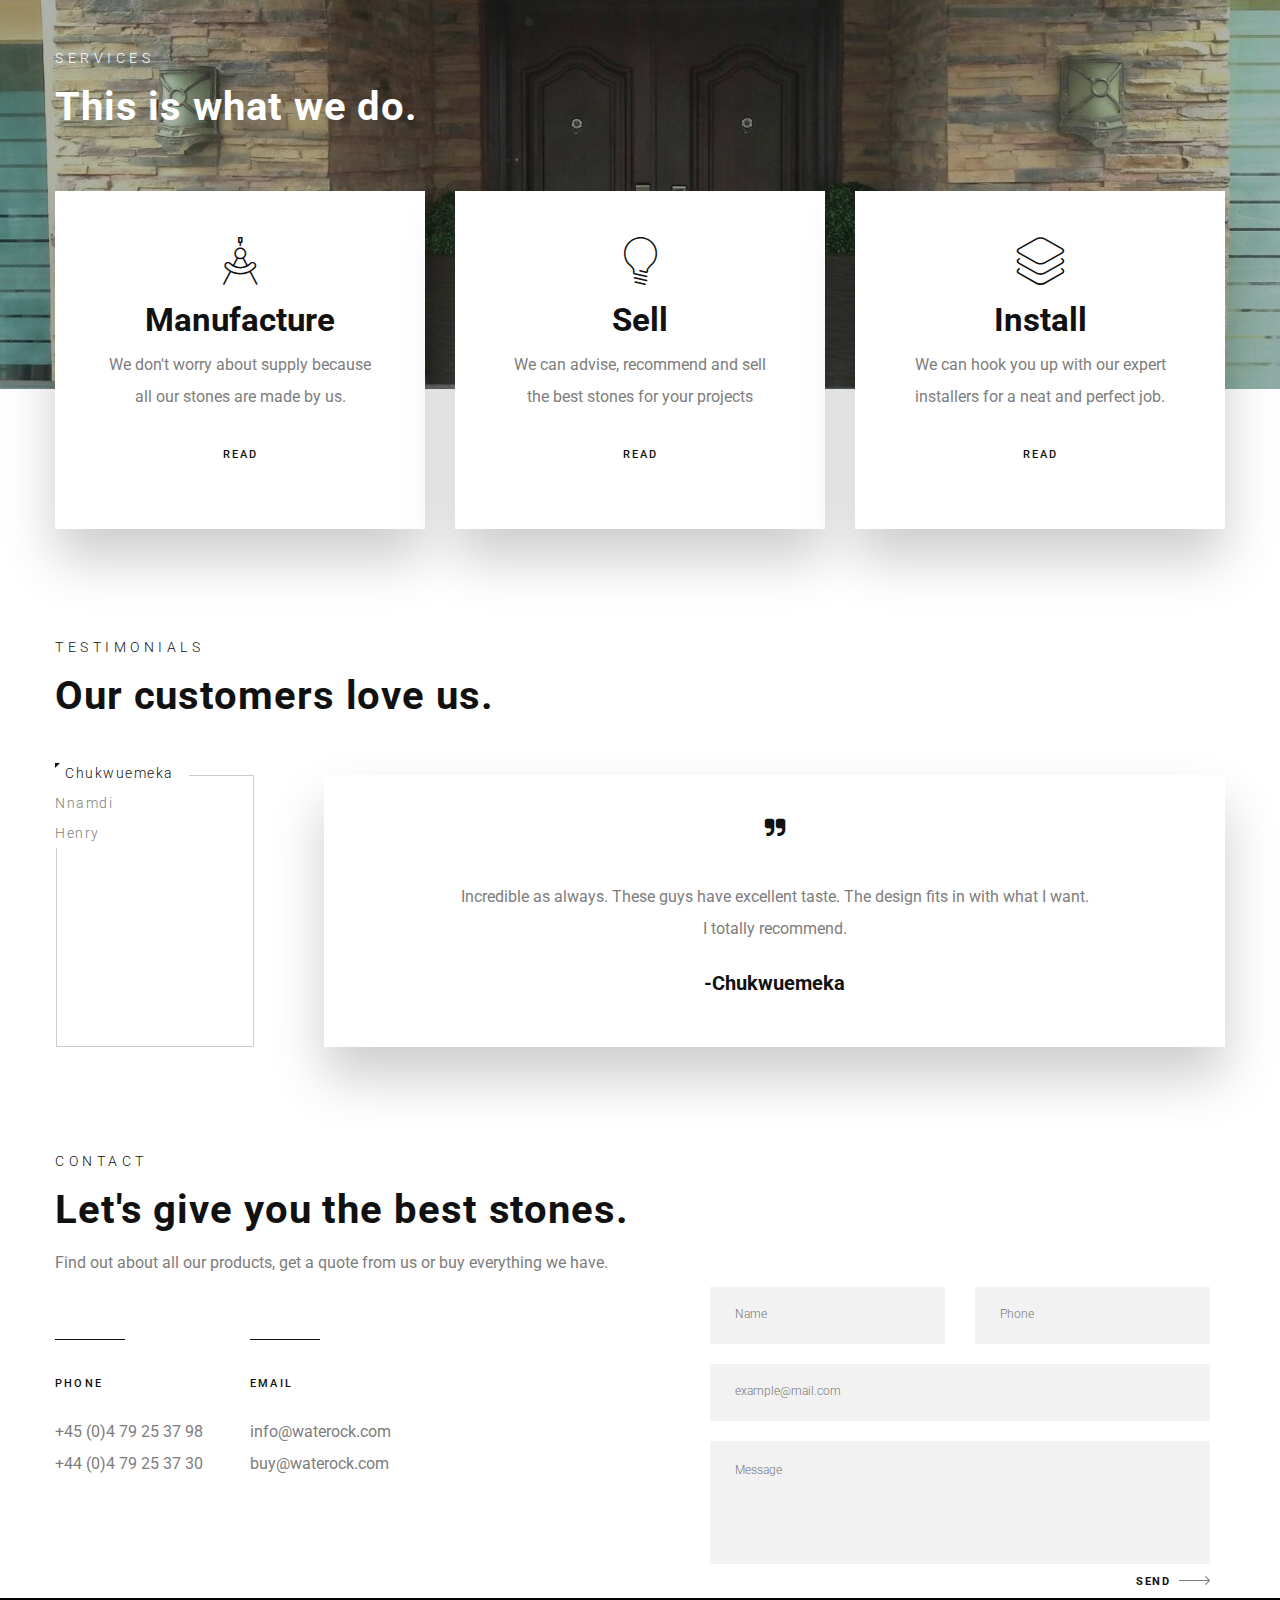
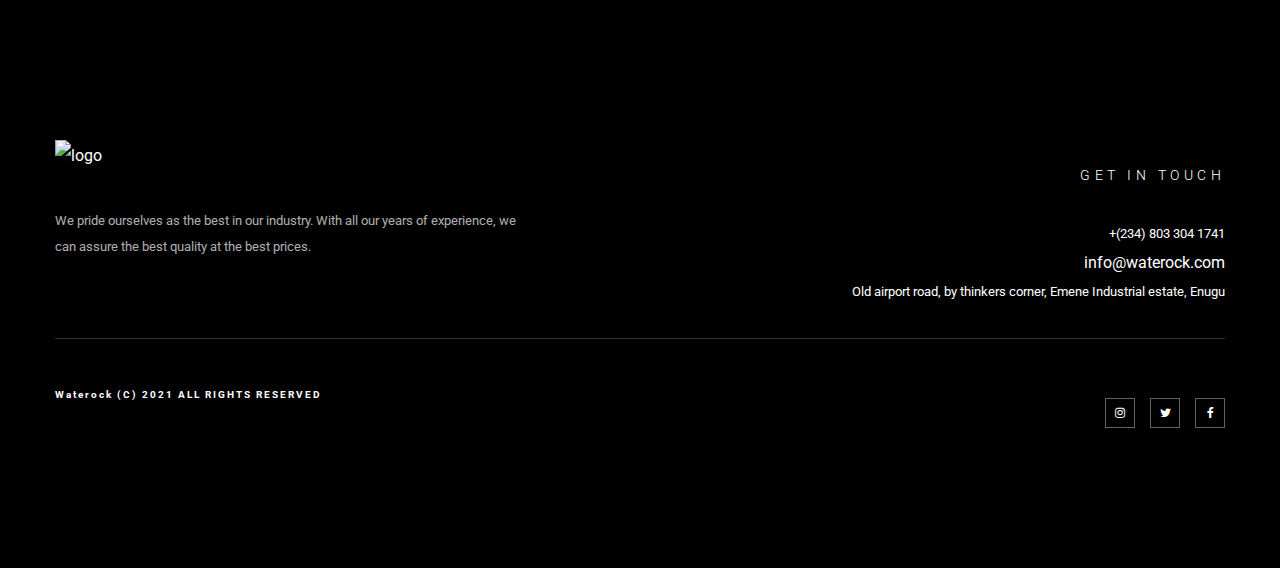
==== commit e7fee237: "new index" ====
--- a/index.html
+++ b/index.html
@@ -148,339 +148,239 @@
                 <div class="column-inner ">
                     <div class="wrapper">
                         <div data-unique-key="d30797fabd788147235e48099dfaacc0" class="js-load-more" data-start-page="1"
-                            data-max-page="4" data-next-link="#">
-                            <div class="row prague_grid prague_count_col3 prague_gap_col15 js-load-more-block no-footer-content prague-load-wrapper"
-                                data-columns="prague_count_col3" data-gap="prague_gap_col15">
-                                <div class="portfolio-item-wrapp portfolio-item-paralax js-filter-simple-block">
-                                    <div class="portfolio-item">
-                                        <div class="project-grid-wrapper">
-                                            <a class="project-grid-item-img-link" href="#"
-                                                target="_self">
-                                                <div class="project-grid-item-img">
-                                                    <img src="img/culutured-brick.jpeg"
-                                                        class="s-img-switch" alt="seascape-villa image" />
-                                                </div>
-                                            </a>
-                                            <div class="project-grid-item-content">
-                                                <h4 class="project-grid-item-title">
-                                                    <a href="#" target="_self">Downtown Burnt Clay Bricks</a>
-                                                </h4>
-                                                <div class="project-grid-item-category">Colour: Black Knight</div>
+                                data-max-page="4" data-next-link="#">
+                                <div class="row prague_grid prague_count_col3 prague_gap_col15 js-load-more-block no-footer-content prague-load-wrapper"
+                                    data-columns="prague_count_col3" data-gap="prague_gap_col15">
+                                    <div class="portfolio-item-wrapp portfolio-item-paralax js-filter-simple-block">
+                                        <div class="portfolio-item">
+                                            <div class="project-grid-wrapper">
+                                                <a class="project-grid-item-img-link" href="#"
+                                                    target="_self">
+                                                    <div class="project-grid-item-img">
+                                                        <img src="img/culutured-brick.jpeg"
+                                                            class="s-img-switch" alt="seascape-villa image" />
+                                                    </div>
+                                                </a>
+                                                <div class="project-grid-item-content">
+                                                    <h4 class="project-grid-item-title">
+                                                        <a href="#" target="_self">Vintage Stone</a>
+                                                    </h4>
+                                                    <div class="project-grid-item-category">Colours: Beige, Grey, Orange, Black - 7,400 NGN</div>
+                                                </div>
+                                            </div>
+                                        </div>
+                                    </div>
+                                    <div
+                                        class="portfolio-item-wrapp portfolio-item-paralax js-filter-simple-blockcolumn_paralax">
+                                        <div class="portfolio-item">
+                                            <div class="project-grid-wrapper">
+                                                <a class="project-grid-item-img-link" href="#"
+                                                    target="_self">
+                                                    <div class="project-grid-item-img">
+                                                        <img src="img/culutured-brick.jpeg"
+                                                            
+                                                            class="s-img-switch" alt="european-lard-station image" />
+                                                    </div>
+                                                </a>
+                                                <div class="project-grid-item-content">
+                                                    <h4 class="project-grid-item-title">
+                                                        <a href="#" target="_self">Clay Ledge
+                                                            </a>
+                                                    </h4>
+                                                    <div class="project-grid-item-category">Colour: Black Knight - 6,500 NGN</div>
+                                                </div>
+                                            </div>
+                                        </div>
+                                    </div>
+                                    <div class="portfolio-item-wrapp portfolio-item-paralax js-filter-simple-block">
+                                        <div class="portfolio-item">
+                                            <div class="project-grid-wrapper">
+                                                <a class="project-grid-item-img-link" href="#"
+                                                    target="_self">
+                                                    <div class="project-grid-item-img">
+                                                        <img src="img/culutured-brick.jpeg"
+                                                            
+                                                            class="s-img-switch" alt="yabroudi-villa image" />
+                                                    </div>
+                                                </a>
+                                                <div class="project-grid-item-content">
+                                                    <h4 class="project-grid-item-title">
+                                                        <a href="#" target="_self">Clay Ledge</a>
+                                                    </h4>
+                                                    <div class="project-grid-item-category">Colour: Cotta Buff - 6,500 NGN
+                                                    </div>
+                                                </div>
+                                            </div>
+                                        </div>
+                                    </div>
+                                    <div class="portfolio-item-wrapp portfolio-item-paralax js-filter-simple-block">
+                                        <div class="portfolio-item">
+                                            <div class="project-grid-wrapper">
+                                                <a class="project-grid-item-img-link" href="#"
+                                                    target="_self">
+                                                    <div class="project-grid-item-img">
+                                                        <img src="img/culutured-brick.jpeg"
+                                                            
+                                                            class="s-img-switch" alt="cultural-complex-centre image" />
+                                                    </div>
+                                                </a>
+                                                <div class="project-grid-item-content">
+                                                    <h4 class="project-grid-item-title">
+                                                        <a href="#" target="_self">Castle Rock</a>
+                                                    </h4>
+                                                    <div class="project-grid-item-category">Colours: Beige, Grey, Orange - 6,700 NGN</div>
+                                                </div>
+                                            </div>
+                                        </div>
+                                    </div>
+                                    <div class="portfolio-item-wrapp portfolio-item-paralax js-filter-simple-block">
+                                        <div class="portfolio-item">
+                                            <div class="project-grid-wrapper">
+                                                <a class="project-grid-item-img-link" href="#"
+                                                    target="_self">
+                                                    <div class="project-grid-item-img">
+                                                        <img src="img/culutured-brick.jpeg"
+                                                           
+                                                            class="s-img-switch" alt="dalbourne-villa image" />
+                                                    </div>
+                                                </a>
+                                                <div class="project-grid-item-content">
+                                                    <h4 class="project-grid-item-title"><a href="#"
+                                                            target="_self">Ledge Stone</a>
+                                                    </h4>
+                                                    <div class="project-grid-item-category">Colours: Beige, Grey, Orange, Black, Red, Brown - 9,500 NGN</div>
+                                                </div>
+                                            </div>
+                                        </div>
+                                    </div>
+                                    <div class="portfolio-item-wrapp portfolio-item-paralax js-filter-simple-block">
+                                        <div class="portfolio-item">
+                                            <div class="project-grid-wrapper">
+                                                <a class="project-grid-item-img-link" href="#"
+                                                    target="_self">
+                                                    <div class="project-grid-item-img">
+                                                        <img src="img/culutured-brick.jpeg"
+                                                            
+                                                            class="s-img-switch" alt="amman-rotana-hotel image" />
+                                                    </div>
+                                                </a>
+                                                <div class="project-grid-item-content">
+                                                    <h4 class="project-grid-item-title"><a href="#"
+                                                            target="_self">Ez Fit Stone</a>
+                                                    </h4>
+                                                    <div class="project-grid-item-category">Colours: Rangie, Charcoal, Chalky - 7,400 NGN</div>
+                                                </div>
+                                            </div>
+                                        </div>
+                                    </div>
+                                    <div class="portfolio-item-wrapp portfolio-item-paralax js-filter-simple-block">
+                                        <div class="portfolio-item">
+                                            <div class="project-grid-wrapper">
+                                                <a class="project-grid-item-img-link" href="#"
+                                                    target="_self">
+                                                    <div class="project-grid-item-img">
+                                                        <img src="img/culutured-brick.jpeg"
+                                                            class="s-img-switch wp-post-image"
+                                                            alt="alvar-alto-museum image" />
+                                                    </div>
+                                                </a>
+                                                <div class="project-grid-item-content">
+                                                    <h4 class="project-grid-item-title"><a href="#"
+                                                            target="_self">Cobble Stone</a>
+                                                    </h4>
+                                                    <div class="project-grid-item-category">Colours: Beige, Grey, Orange, Black, Red, Brown - 6,700</div>
+                                                </div>
+                                            </div>
+                                        </div>
+                                    </div>
+                                    <div class="portfolio-item-wrapp portfolio-item-paralax js-filter-simple-block">
+                                        <div class="portfolio-item">
+                                            <div class="project-grid-wrapper">
+                                                <a class="project-grid-item-img-link" href="#"
+                                                    target="_self">
+                                                    <div class="project-grid-item-img">
+                                                        <img src="img/culutured-brick.jpeg"
+                                                            class="s-img-switch" alt="dance-and-music-theatre image" />
+                                                    </div>
+                                                </a>
+                                                <div class="project-grid-item-content">
+                                                    <h4 class="project-grid-item-title">
+                                                        <a href="dance-and-music-theatre.html" target="_self">Downtown Burnt Clay Bricks</a>
+                                                    </h4>
+                                                    <div class="project-grid-item-category">Colour: Ebony</div>
+                                                </div>
+                                            </div>
+                                        </div>
+                                    </div>
+                                    <div class="portfolio-item-wrapp portfolio-item-paralax js-filter-simple-block">
+                                        <div class="portfolio-item">
+                                            <div class="project-grid-wrapper">
+                                                <a class="project-grid-item-img-link" href="#"
+                                                    target="_self">
+                                                    <div class="project-grid-item-img">
+                                                        <img src="img/culutured-brick.jpeg"
+                                                            class="s-img-switch" alt="french-embassy image" />
+                                                    </div>
+                                                </a>
+                                                <div class="project-grid-item-content">
+                                                    <h4 class="project-grid-item-title">
+                                                        <a href="#" target="_self">Woodie Stone</a>
+                                                    </h4>
+                                                    <div class="project-grid-item-category">Colours: Tan, Pine - 9,500 NGN</div>
+                                                </div>
+                                            </div>
+                                        </div>
+                                    </div>
+                                    <div
+                                        class="portfolio-item-wrapp portfolio-item-paralax js-filter-simple-block button-hide">
+                                        <div class="portfolio-item">
+                                            <div class="project-grid-wrapper">
+                                                <a class="project-grid-item-img-link" href="#"
+                                                    target="_self">
+                                                    <div class="project-grid-item-img">
+                                                        <img src="img/culutured-brick.jpeg"
+                                                            class="s-img-switch" alt="amman-hotel image" />
+                                                    </div>
+                                                </a>
+                                                <div class="project-grid-item-content">
+                                                    <h4 class="project-grid-item-title">
+                                                        <a href="#" target="_self">Tee Dee</a>
+                                                    </h4>
+                                                    <div class="project-grid-item-category">Colours: Beige, Grey - 7,400 NGN</div>
+                                                </div>
+                                            </div>
+                                        </div>
+                                    </div>
+                                    <div
+                                        class="portfolio-item-wrapp portfolio-item-paralax js-filter-simple-block button-hide">
+                                        <div class="portfolio-item">
+                                            <div class="project-grid-wrapper">
+                                                <a class="project-grid-item-img-link" href="#"
+                                                    target="_self">
+                                                    <div class="project-grid-item-img">
+                                                        <img src="img/culutured-brick.jpeg"
+                                                            class="s-img-switch" alt="amman-hotel image" />
+                                                    </div>
+                                                </a>
+                                                <div class="project-grid-item-content">
+                                                    <h4 class="project-grid-item-title">
+                                                        <a href="#" target="_self">Big Split & King Castle</a>
+                                                    </h4>
+                                                    <div class="project-grid-item-category">Colours: Beige, Grey - 7,400</div>
+                                                </div>
                                             </div>
                                         </div>
                                     </div>
                                 </div>
-                                <div
-                                    class="portfolio-item-wrapp portfolio-item-paralax js-filter-simple-blockcolumn_paralax">
-                                    <div class="portfolio-item">
-                                        <div class="project-grid-wrapper">
-                                            <a class="project-grid-item-img-link" href="#"
-                                                target="_self">
-                                                <div class="project-grid-item-img">
-                                                    <img src="img/culutured-brick.jpeg"
-                                                        
-                                                        class="s-img-switch" alt="european-lard-station image" />
-                                                </div>
-                                            </a>
-                                            <div class="project-grid-item-content">
-                                                <h4 class="project-grid-item-title">
-                                                    <a href="#" target="_self">Vintage Stone
-                                                        </a>
-                                                </h4>
-                                                <div class="project-grid-item-category">Colours: Beige, Grey, Ornage, Black</div>
-                                            </div>
-                                        </div>
-                                    </div>
-                                </div>
-                                <div class="portfolio-item-wrapp portfolio-item-paralax js-filter-simple-block">
-                                    <div class="portfolio-item">
-                                        <div class="project-grid-wrapper">
-                                            <a class="project-grid-item-img-link" href="#"
-                                                target="_self">
-                                                <div class="project-grid-item-img">
-                                                    <img src="img/culutured-brick.jpeg"
-                                                        
-                                                        class="s-img-switch" alt="yabroudi-villa image" />
-                                                </div>
-                                            </a>
-                                            <div class="project-grid-item-content">
-                                                <h4 class="project-grid-item-title">
-                                                    <a href="#" target="_self">Old English Burnt Clay Bricks</a>
-                                                </h4>
-                                                <div class="project-grid-item-category">Colour: Ebony Mist
-                                                </div>
-                                            </div>
-                                        </div>
-                                    </div>
-                                </div>
-                                <div class="portfolio-item-wrapp portfolio-item-paralax js-filter-simple-block">
-                                    <div class="portfolio-item">
-                                        <div class="project-grid-wrapper">
-                                            <a class="project-grid-item-img-link" href="#"
-                                                target="_self">
-                                                <div class="project-grid-item-img">
-                                                    <img src="img/culutured-brick.jpeg"
-                                                        
-                                                        class="s-img-switch" alt="cultural-complex-centre image" />
-                                                </div>
-                                            </a>
-                                            <div class="project-grid-item-content">
-                                                <h4 class="project-grid-item-title">
-                                                    <a href="#" target="_self">Downtown Burnt Clay Bricks</a>
-                                                </h4>
-                                                <div class="project-grid-item-category">Colour: Cotta Buff</div>
-                                            </div>
-                                        </div>
-                                    </div>
-                                </div>
-                                <div class="portfolio-item-wrapp portfolio-item-paralax js-filter-simple-block">
-                                    <div class="portfolio-item">
-                                        <div class="project-grid-wrapper">
-                                            <a class="project-grid-item-img-link" href="#"
-                                                target="_self">
-                                                <div class="project-grid-item-img">
-                                                    <img src="img/culutured-brick.jpeg"
-                                                       
-                                                        class="s-img-switch" alt="dalbourne-villa image" />
-                                                </div>
-                                            </a>
-                                            <div class="project-grid-item-content">
-                                                <h4 class="project-grid-item-title"><a href="#"
-                                                        target="_self">Old English Burnt Clay Bricks</a>
-                                                </h4>
-                                                <div class="project-grid-item-category">Colour: Chocolate</div>
-                                            </div>
-                                        </div>
-                                    </div>
-                                </div>
-                                <div class="portfolio-item-wrapp portfolio-item-paralax js-filter-simple-block">
-                                    <div class="portfolio-item">
-                                        <div class="project-grid-wrapper">
-                                            <a class="project-grid-item-img-link" href="#"
-                                                target="_self">
-                                                <div class="project-grid-item-img">
-                                                    <img src="img/culutured-brick.jpeg"
-                                                        
-                                                        class="s-img-switch" alt="amman-rotana-hotel image" />
-                                                </div>
-                                            </a>
-                                            <div class="project-grid-item-content">
-                                                <h4 class="project-grid-item-title"><a href="#"
-                                                        target="_self">Old English Burnt Clay Bricks</a>
-                                                </h4>
-                                                <div class="project-grid-item-category">Colour: Brown</div>
-                                            </div>
-                                        </div>
-                                    </div>
-                                </div>
-                                <div class="portfolio-item-wrapp portfolio-item-paralax js-filter-simple-block">
-                                    <div class="portfolio-item">
-                                        <div class="project-grid-wrapper">
-                                            <a class="project-grid-item-img-link" href="#"
-                                                target="_self">
-                                                <div class="project-grid-item-img">
-                                                    <img src="img/culutured-brick.jpeg"
-                                                        class="s-img-switch wp-post-image"
-                                                        alt="alvar-alto-museum image" />
-                                                </div>
-                                            </a>
-                                            <div class="project-grid-item-content">
-                                                <h4 class="project-grid-item-title"><a href="#"
-                                                        target="_self">Downtown Burnt Clay Bricks</a>
-                                                </h4>
-                                                <div class="project-grid-item-category">Colour: Vintage Tan</div>
-                                            </div>
-                                        </div>
-                                    </div>
-                                </div>
-                                <div class="portfolio-item-wrapp portfolio-item-paralax js-filter-simple-block">
-                                    <div class="portfolio-item">
-                                        <div class="project-grid-wrapper">
-                                            <a class="project-grid-item-img-link" href="#"
-                                                target="_self">
-                                                <div class="project-grid-item-img">
-                                                    <img src="img/culutured-brick.jpeg"
-                                                        class="s-img-switch" alt="dance-and-music-theatre image" />
-                                                </div>
-                                            </a>
-                                            <div class="project-grid-item-content">
-                                                <h4 class="project-grid-item-title">
-                                                    <a href="dance-and-music-theatre.html" target="_self">Downtown Burnt Clay Bricks</a>
-                                                </h4>
-                                                <div class="project-grid-item-category">Colour: Ebony</div>
-                                            </div>
-                                        </div>
-                                    </div>
-                                </div>
-                                <div class="portfolio-item-wrapp portfolio-item-paralax js-filter-simple-block">
-                                    <div class="portfolio-item">
-                                        <div class="project-grid-wrapper">
-                                            <a class="project-grid-item-img-link" href="#"
-                                                target="_self">
-                                                <div class="project-grid-item-img">
-                                                    <img src="img/culutured-brick.jpeg"
-                                                        class="s-img-switch" alt="french-embassy image" />
-                                                </div>
-                                            </a>
-                                            <div class="project-grid-item-content">
-                                                <h4 class="project-grid-item-title">
-                                                    <a href="#" target="_self">Downtown Burnt Clay Bricks</a>
-                                                </h4>
-                                                <div class="project-grid-item-category">Colour: Dark Tan</div>
-                                            </div>
-                                        </div>
-                                    </div>
-                                </div>
-                                <div
-                                    class="portfolio-item-wrapp portfolio-item-paralax js-filter-simple-block button-hide">
-                                    <div class="portfolio-item">
-                                        <div class="project-grid-wrapper">
-                                            <a class="project-grid-item-img-link" href="#"
-                                                target="_self">
-                                                <div class="project-grid-item-img">
-                                                    <img src="img/culutured-brick.jpeg"
-                                                        class="s-img-switch" alt="amman-hotel image" />
-                                                </div>
-                                            </a>
-                                            <div class="project-grid-item-content">
-                                                <h4 class="project-grid-item-title">
-                                                    <a href="#" target="_self">Downtown Burnt Clay Bricks</a>
-                                                </h4>
-                                                <div class="project-grid-item-category">Colour: Ebony +</div>
-                                            </div>
-                                        </div>
-                                    </div>
-                                </div>
-                                <div
-                                    class="portfolio-item-wrapp portfolio-item-paralax js-filter-simple-block button-hide">
-                                    <div class="portfolio-item">
-                                        <div class="project-grid-wrapper">
-                                            <a class="project-grid-item-img-link" href="#"
-                                                target="_self">
-                                                <div class="project-grid-item-img">
-                                                    <img src="img/culutured-brick.jpeg"
-                                                        class="s-img-switch" alt="amman-hotel image" />
-                                                </div>
-                                            </a>
-                                            <div class="project-grid-item-content">
-                                                <h4 class="project-grid-item-title">
-                                                    <a href="#" target="_self">Downtown Burnt Clay Bricks</a>
-                                                </h4>
-                                                <div class="project-grid-item-category">Colour: Desert Rose</div>
-                                            </div>
-                                        </div>
-                                    </div>
-                                </div>
-                                <div
-                                    class="portfolio-item-wrapp portfolio-item-paralax js-filter-simple-block button-hide">
-                                    <div class="portfolio-item">
-                                        <div class="project-grid-wrapper">
-                                            <a class="project-grid-item-img-link" href="#"
-                                                target="_self">
-                                                <div class="project-grid-item-img">
-                                                    <img src="img/culutured-brick.jpeg"
-                                                        class="s-img-switch" alt="amman-hotel image" />
-                                                </div>
-                                            </a>
-                                            <div class="project-grid-item-content">
-                                                <h4 class="project-grid-item-title">
-                                                    <a href="#" target="_self">Antique Brick</a>
-                                                </h4>
-                                                <div class="project-grid-item-category">Colours: Beige, Grey, Orange, Black</div>
-                                            </div>
-                                        </div>
-                                    </div>
-                                </div>
-                                <div
-                                    class="portfolio-item-wrapp portfolio-item-paralax js-filter-simple-block button-hide">
-                                    <div class="portfolio-item">
-                                        <div class="project-grid-wrapper">
-                                            <a class="project-grid-item-img-link" href="#"
-                                                target="_self">
-                                                <div class="project-grid-item-img">
-                                                    <img src="img/culutured-brick.jpeg"
-                                                        class="s-img-switch" alt="amman-hotel image" />
-                                                </div>
-                                            </a>
-                                            <div class="project-grid-item-content">
-                                                <h4 class="project-grid-item-title">
-                                                    <a href="#" target="_self">Clay Ledge</a>
-                                                </h4>
-                                                <div class="project-grid-item-category">Colour: Black Knight</div>
-                                            </div>
-                                        </div>
-                                    </div>
-                                </div>
-                                <div
-                                    class="portfolio-item-wrapp portfolio-item-paralax js-filter-simple-block button-hide">
-                                    <div class="portfolio-item">
-                                        <div class="project-grid-wrapper">
-                                            <a class="project-grid-item-img-link" href="#"
-                                                target="_self">
-                                                <div class="project-grid-item-img">
-                                                    <img src="img/culutured-brick.jpeg"
-                                                        class="s-img-switch" alt="amman-hotel image" />
-                                                </div>
-                                            </a>
-                                            <div class="project-grid-item-content">
-                                                <h4 class="project-grid-item-title">
-                                                    <a href="#" target="_self">Clay Ledge</a>
-                                                </h4>
-                                                <div class="project-grid-item-category">Colour: Cotta Buff</div>
-                                            </div>
-                                        </div>
-                                    </div>
-                                </div>
-                                <div
-                                    class="portfolio-item-wrapp portfolio-item-paralax js-filter-simple-block button-hide">
-                                    <div class="portfolio-item">
-                                        <div class="project-grid-wrapper">
-                                            <a class="project-grid-item-img-link" href="#"
-                                                target="_self">
-                                                <div class="project-grid-item-img">
-                                                    <img src=""
-                                                        class="s-img-switch" alt="amman-hotel image" />
-                                                </div>
-                                            </a>
-                                            <div class="project-grid-item-content">
-                                                <h4 class="project-grid-item-title">
-                                                    <a href="#" target="_self">Old English Burnt Clay Bricks</a>
-                                                </h4>
-                                                <div class="project-grid-item-category">Colour: Cherry Dot, Brown Mist</div>
-                                            </div>
-                                        </div>
-                                    </div>
-                                </div>
-                                <div
-                                    class="portfolio-item-wrapp portfolio-item-paralax js-filter-simple-block button-hide">
-                                    <div class="portfolio-item">
-                                        <div class="project-grid-wrapper">
-                                            <a class="project-grid-item-img-link" href="#"
-                                                target="_self">
-                                                <div class="project-grid-item-img">
-                                                    <img src="img/culutured-brick.jpeg"
-                                                        class="s-img-switch" alt="amman-hotel image" />
-                                                </div>
-                                            </a>
-                                            <div class="project-grid-item-content">
-                                                <h4 class="project-grid-item-title">
-                                                    <a href="#" target="_self">Old English Burnt Clay Bricks</a>
-                                                </h4>
-                                                <div class="project-grid-item-category">Colour: Cotta Black</div>
-                                            </div>
-                                        </div>
+                                <div class="row">
+                                    <div class="col-sm-12 text-center">
+                                        <button class="load-btn a-btn-2 creative js-load-more-btn">
+                                            <span class="a-btn-line load"></span>
+                                            LOAD MORE
+                                        </button>
                                     </div>
                                 </div>
                             </div>
-                            <div class="row">
-                                <div class="col-sm-12 text-center">
-                                    <button class="load-btn a-btn-2 creative js-load-more-btn">
-                                        <span class="a-btn-line load"></span>
-                                        LOAD MORE
-                                    </button>
-                                </div>
-                            </div>
-                        </div>
                     </div>
                 </div>
             </div>
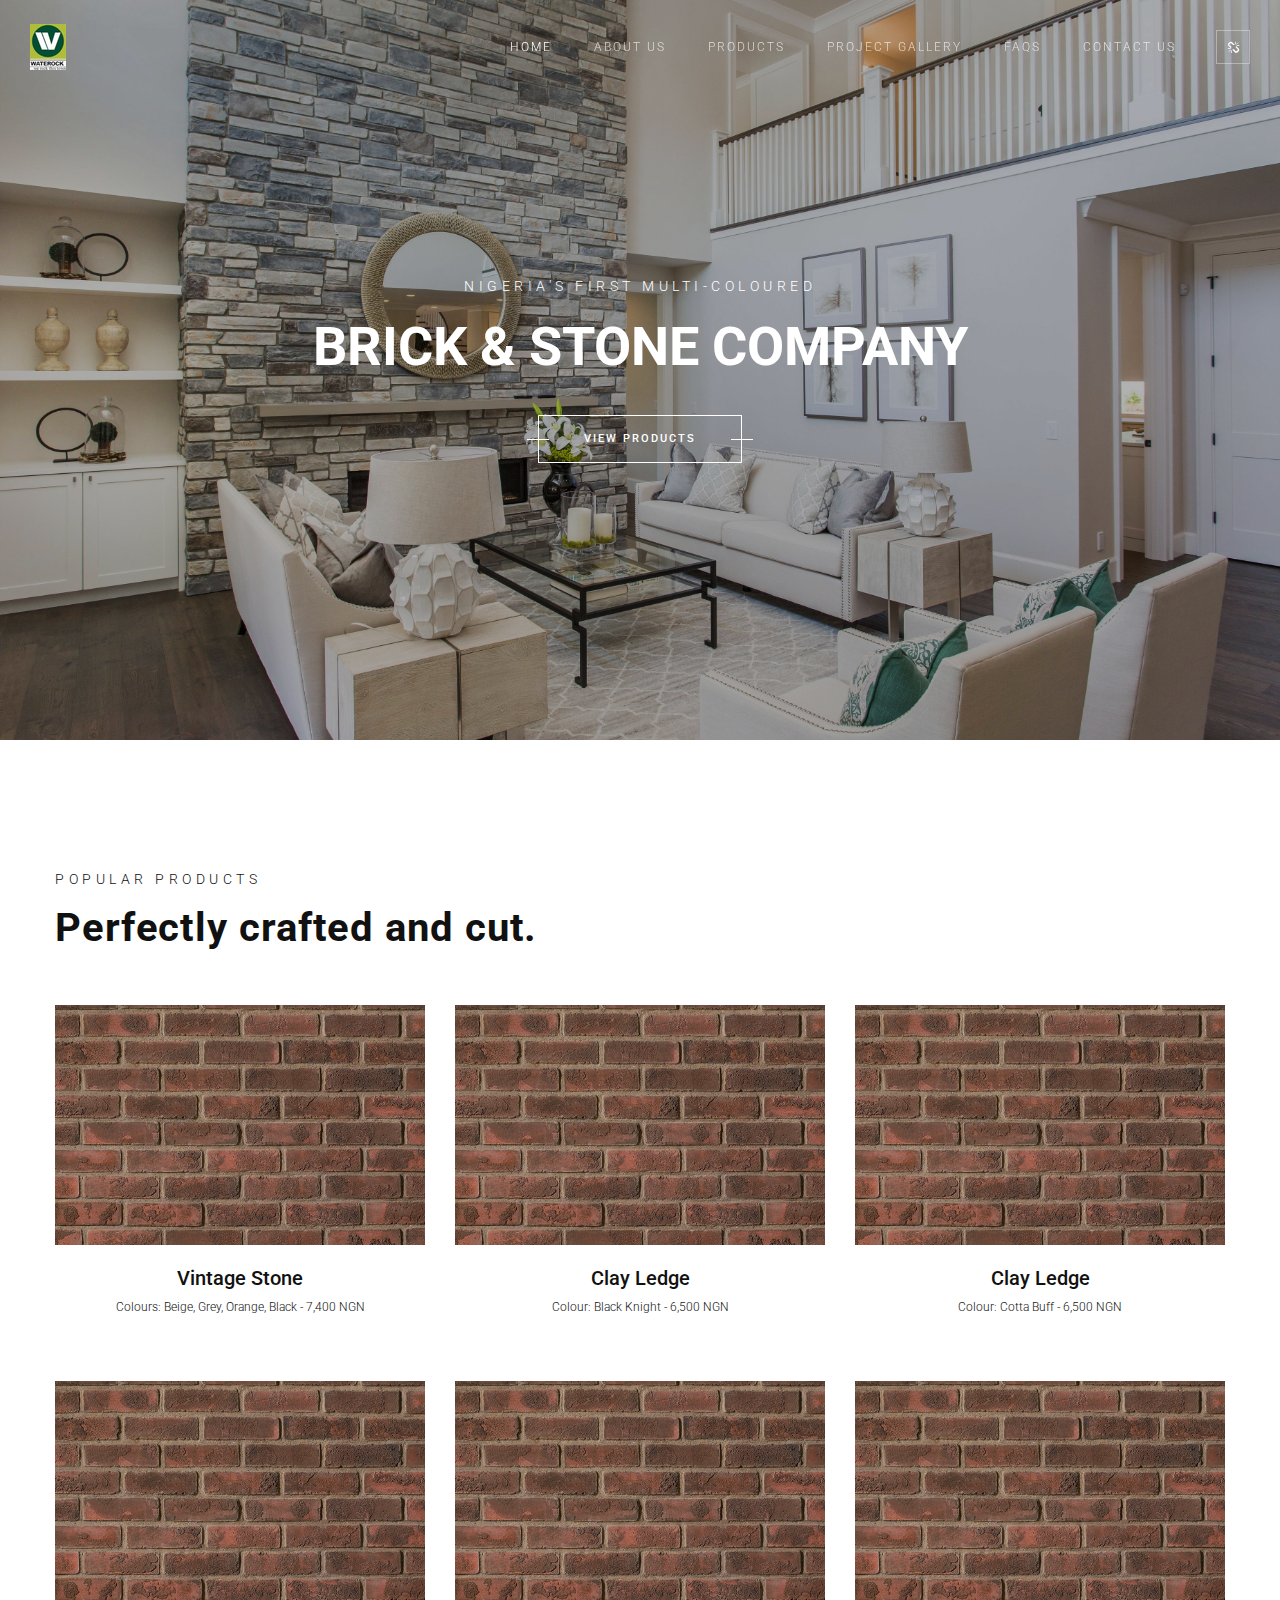
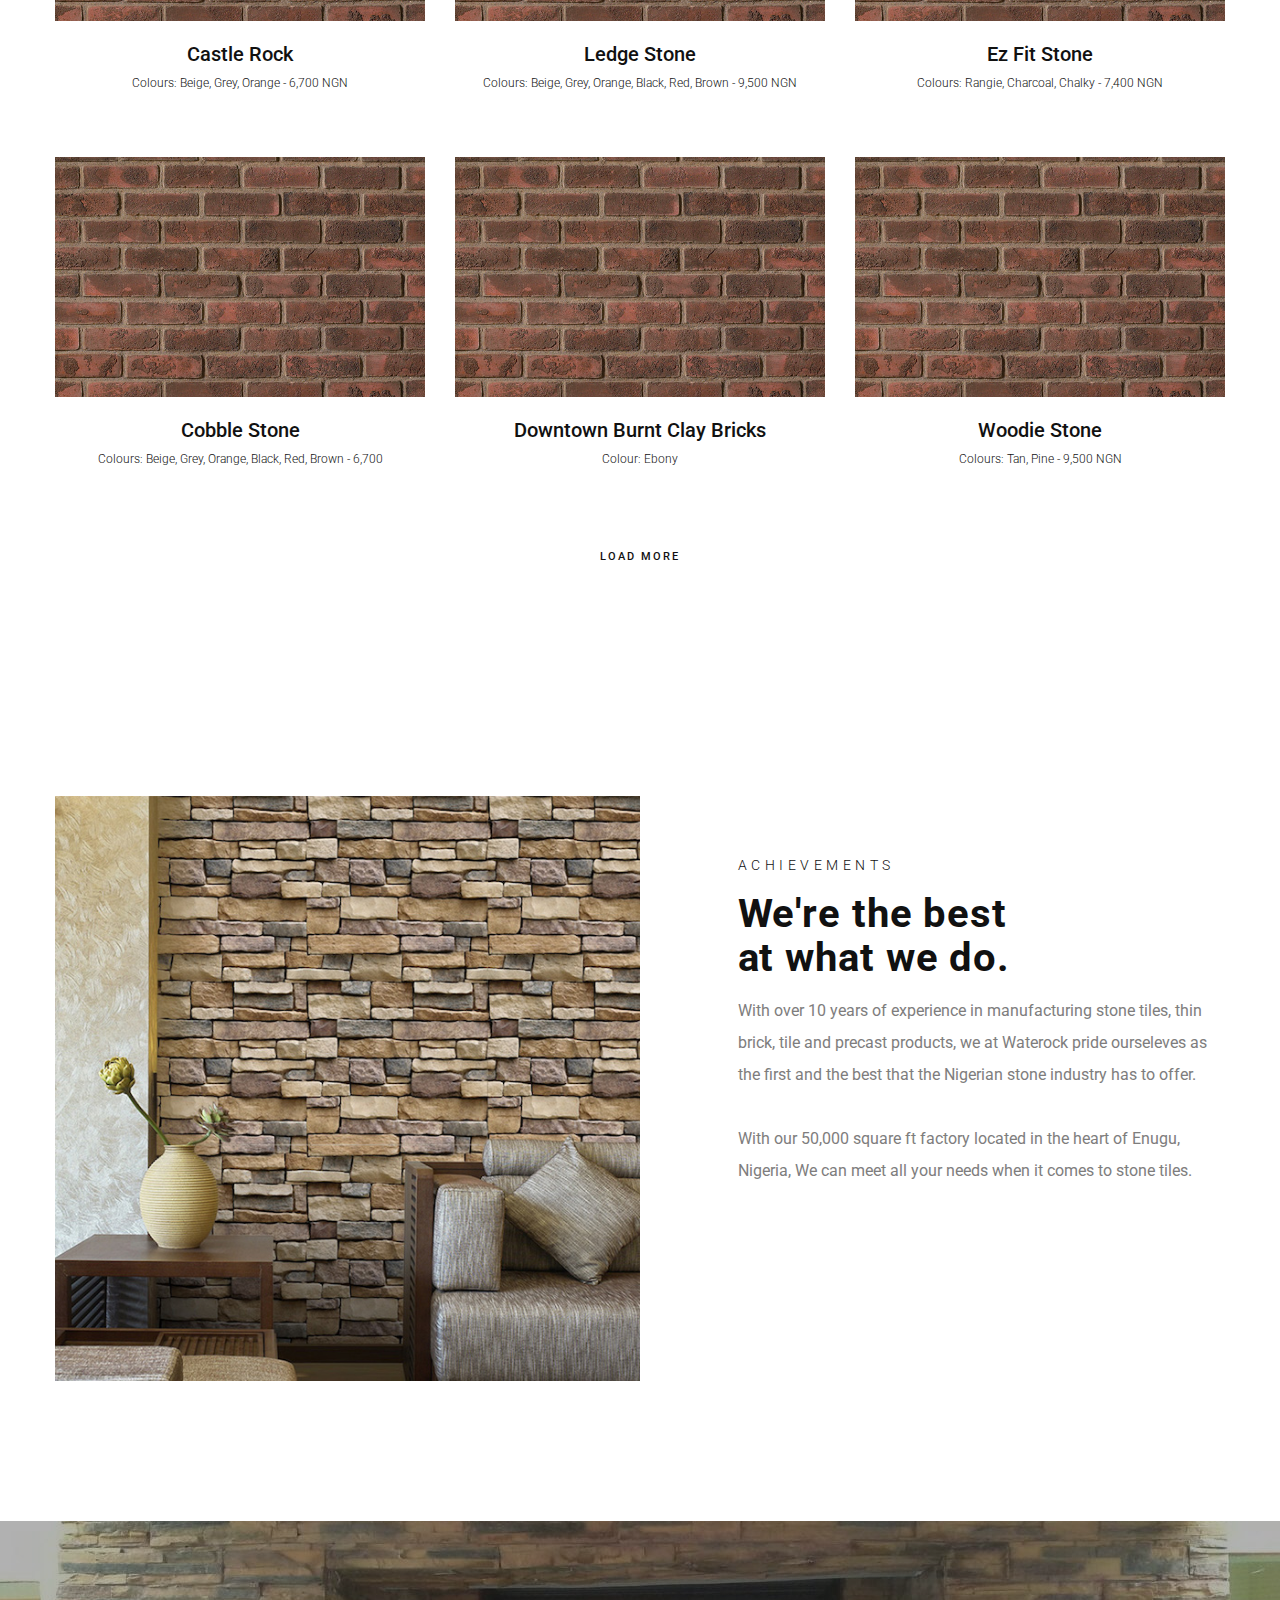
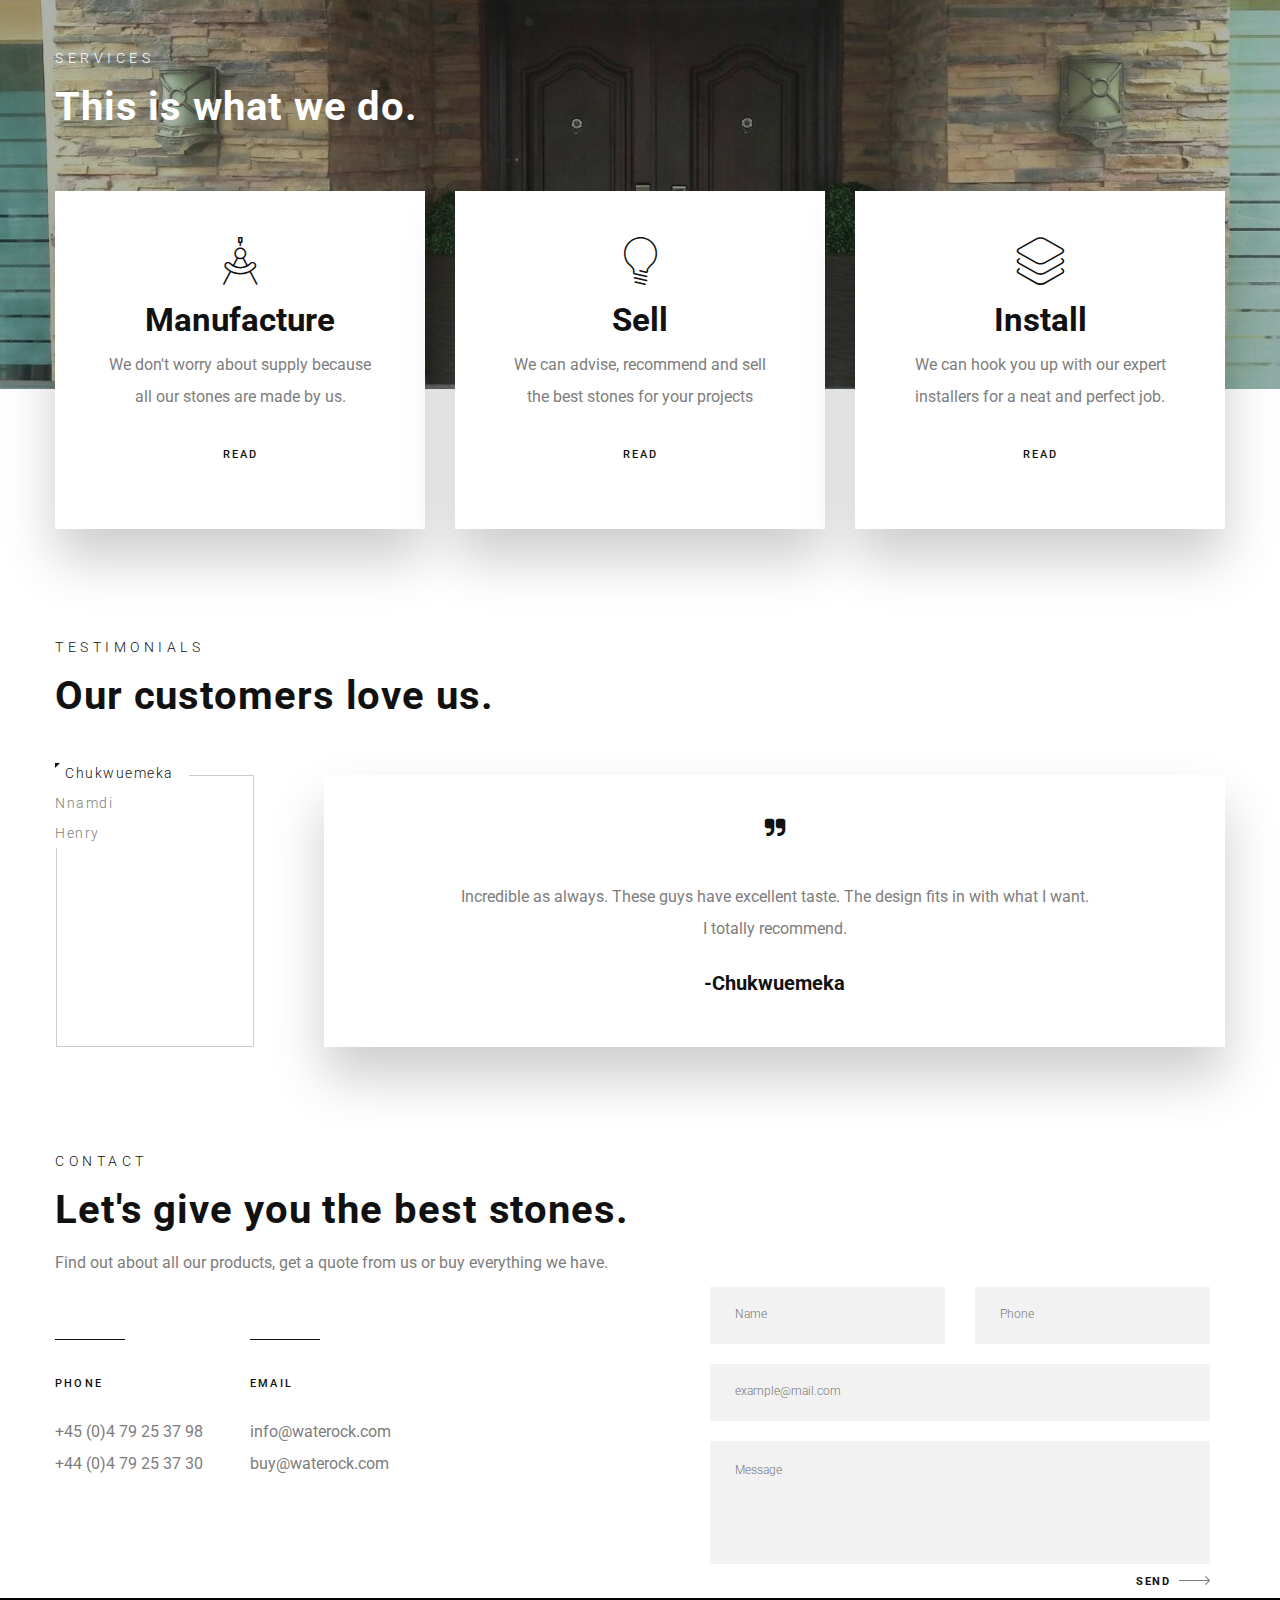
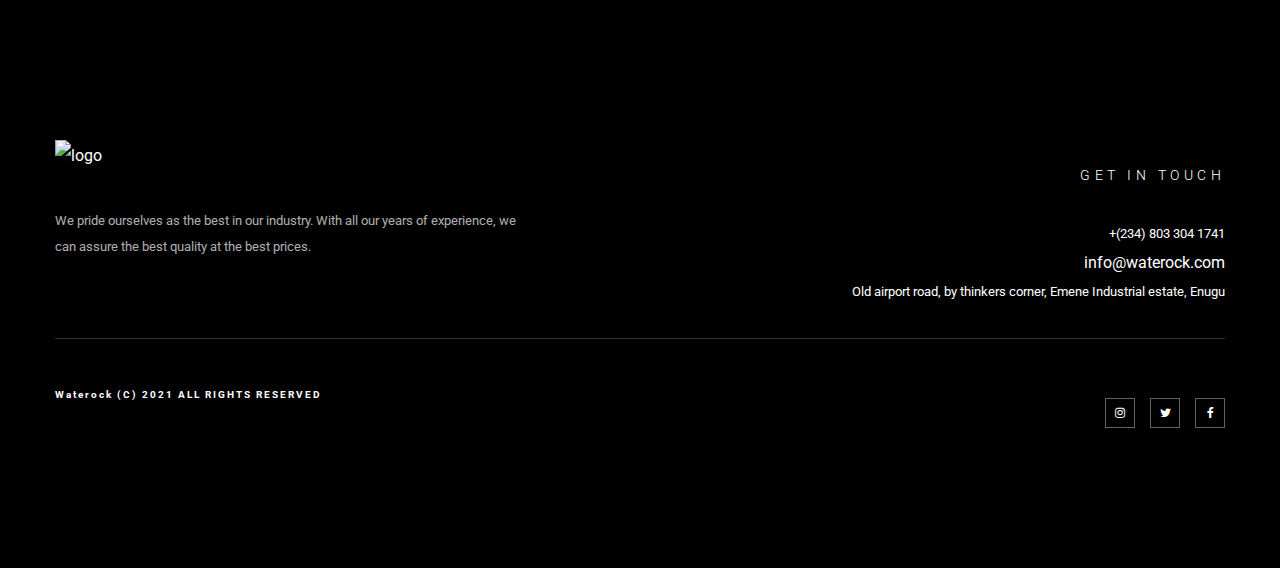
==== commit 5dad2994: "tawk to" ====
--- a/index.html
+++ b/index.html
@@ -21,7 +21,19 @@
     <link rel="stylesheet" href="css/google_map.min.css">
     <link rel="stylesheet" href="css/style30f4.css?v=3">
 </head>
-
+<!--Start of Tawk.to Script-->
+<script type="text/javascript">
+    var Tawk_API=Tawk_API||{}, Tawk_LoadStart=new Date();
+    (function(){
+    var s1=document.createElement("script"),s0=document.getElementsByTagName("script")[0];
+    s1.async=true;
+    s1.src='https://embed.tawk.to/610a705ad6e7610a49ae8a33/1fc8cdokg';
+    s1.charset='UTF-8';
+    s1.setAttribute('crossorigin','*');
+    s0.parentNode.insertBefore(s1,s0);
+    })();
+    </script>
+    <!--End of Tawk.to Script-->
 <body>
 
     <div class="prague-loader">
@@ -121,8 +133,8 @@
                         alt="banner image">
                     <div class="content">
                         <div class="prague-svg-animation-text"></div>
-                        <div class="subtitle">WE MAKE THE BEST STONES</div>
-                        <h1 class="title">AT WATEROCK</h1>
+                        <div class="subtitle">NIGERIA'S FIRST MULTI-COLOURED</div>
+                        <h1 class="title">BRICK & STONE COMPANY</h1>
                         <a href="products.html" class="a-btn creative">
                             <span class="a-btn-line"></span>
                             VIEW PRODUCTS</a>
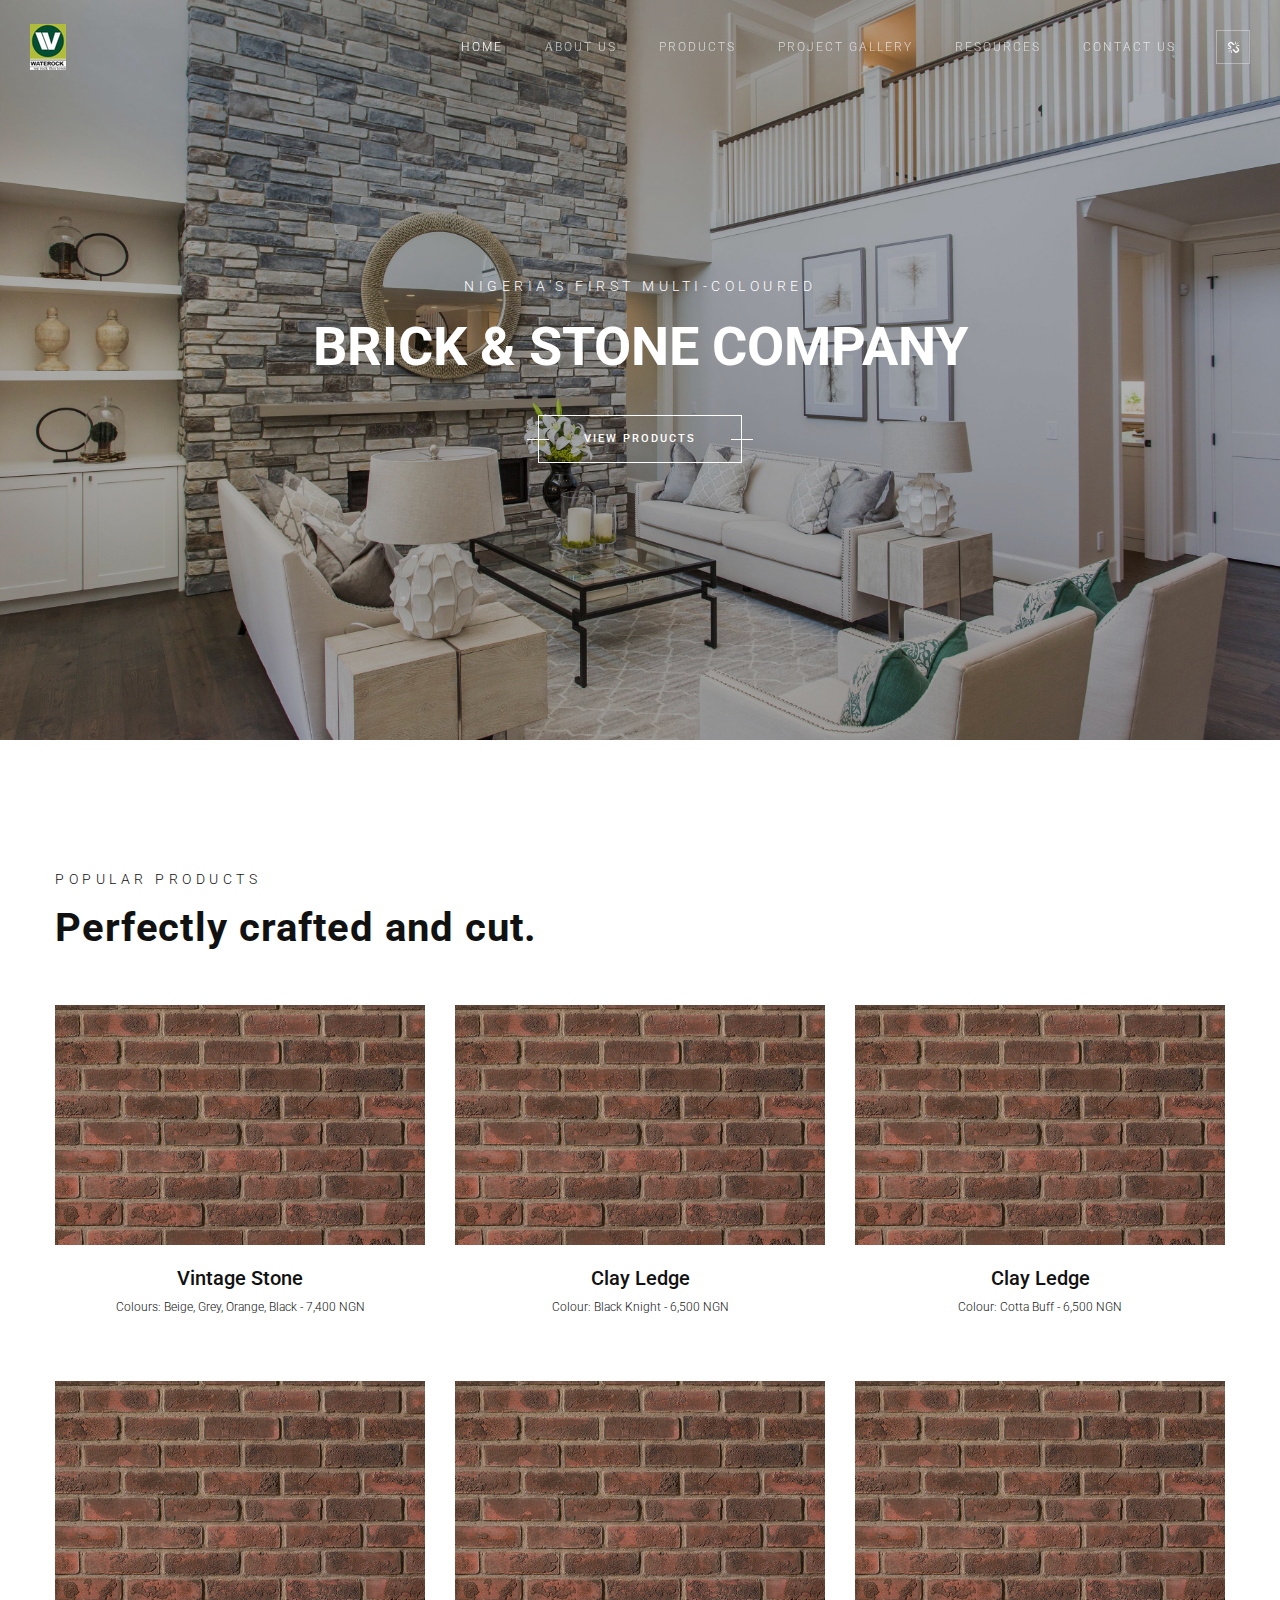
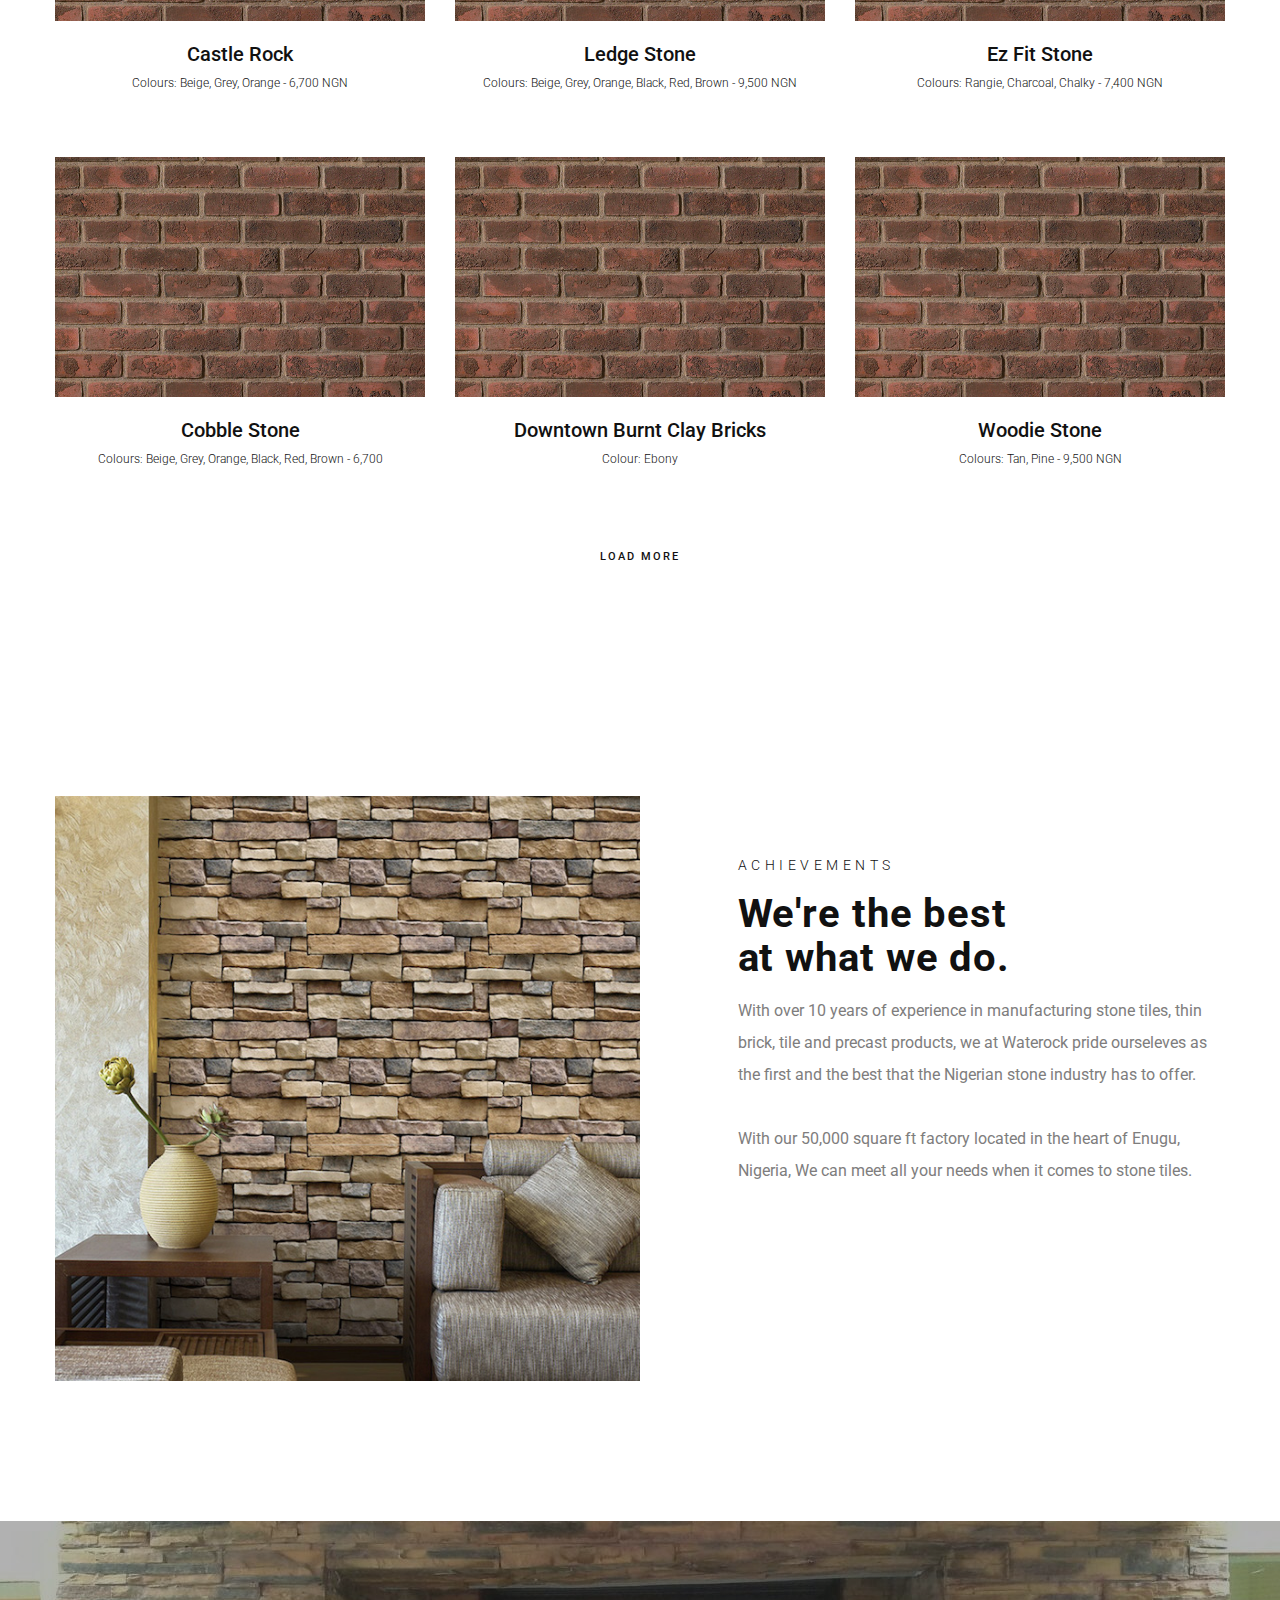
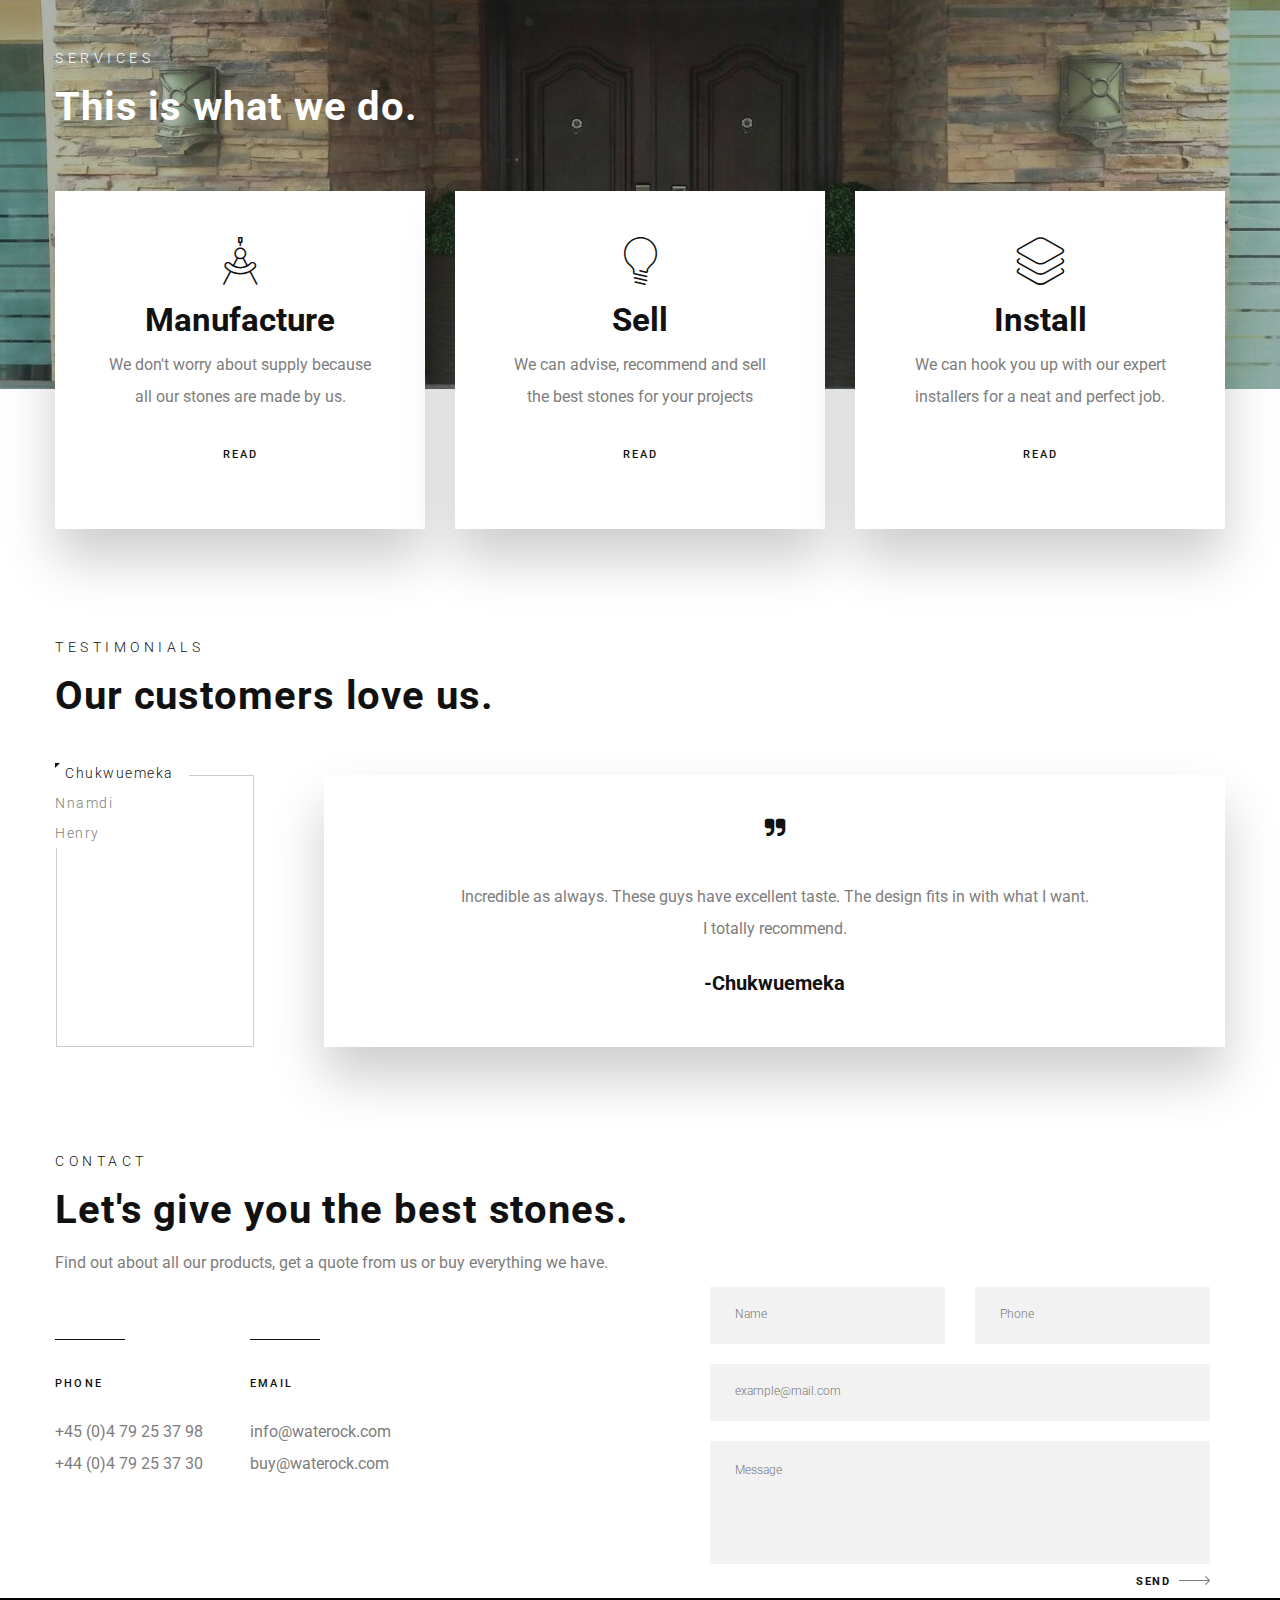
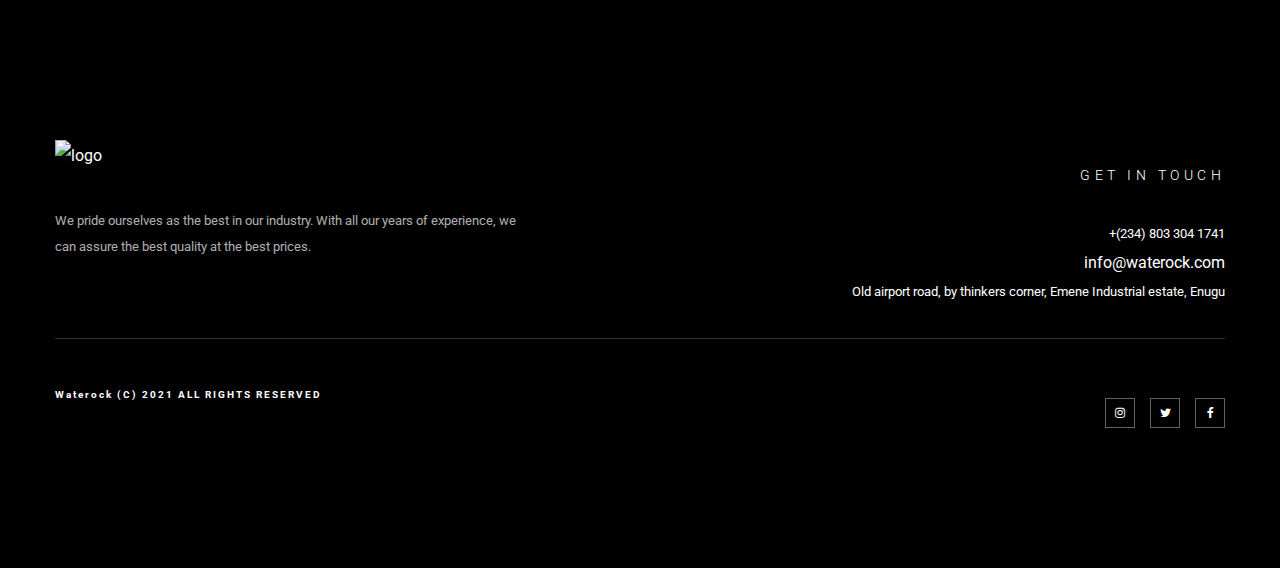
==== commit 458e03fc: "resources" ====
--- a/index.html
+++ b/index.html
@@ -77,7 +77,7 @@
                                 </li>
                                 <li
                                     class="menu-item menu-item-type-custom menu-item-object-custom menu-item-has-children">
-                                    <a href="#">FAQs</a>
+                                    <a href="resources.html">Resources</a>
                                 </li>
                                 <li
                                     class="menu-item menu-item-type-custom menu-item-object-custom menu-item-has-children">
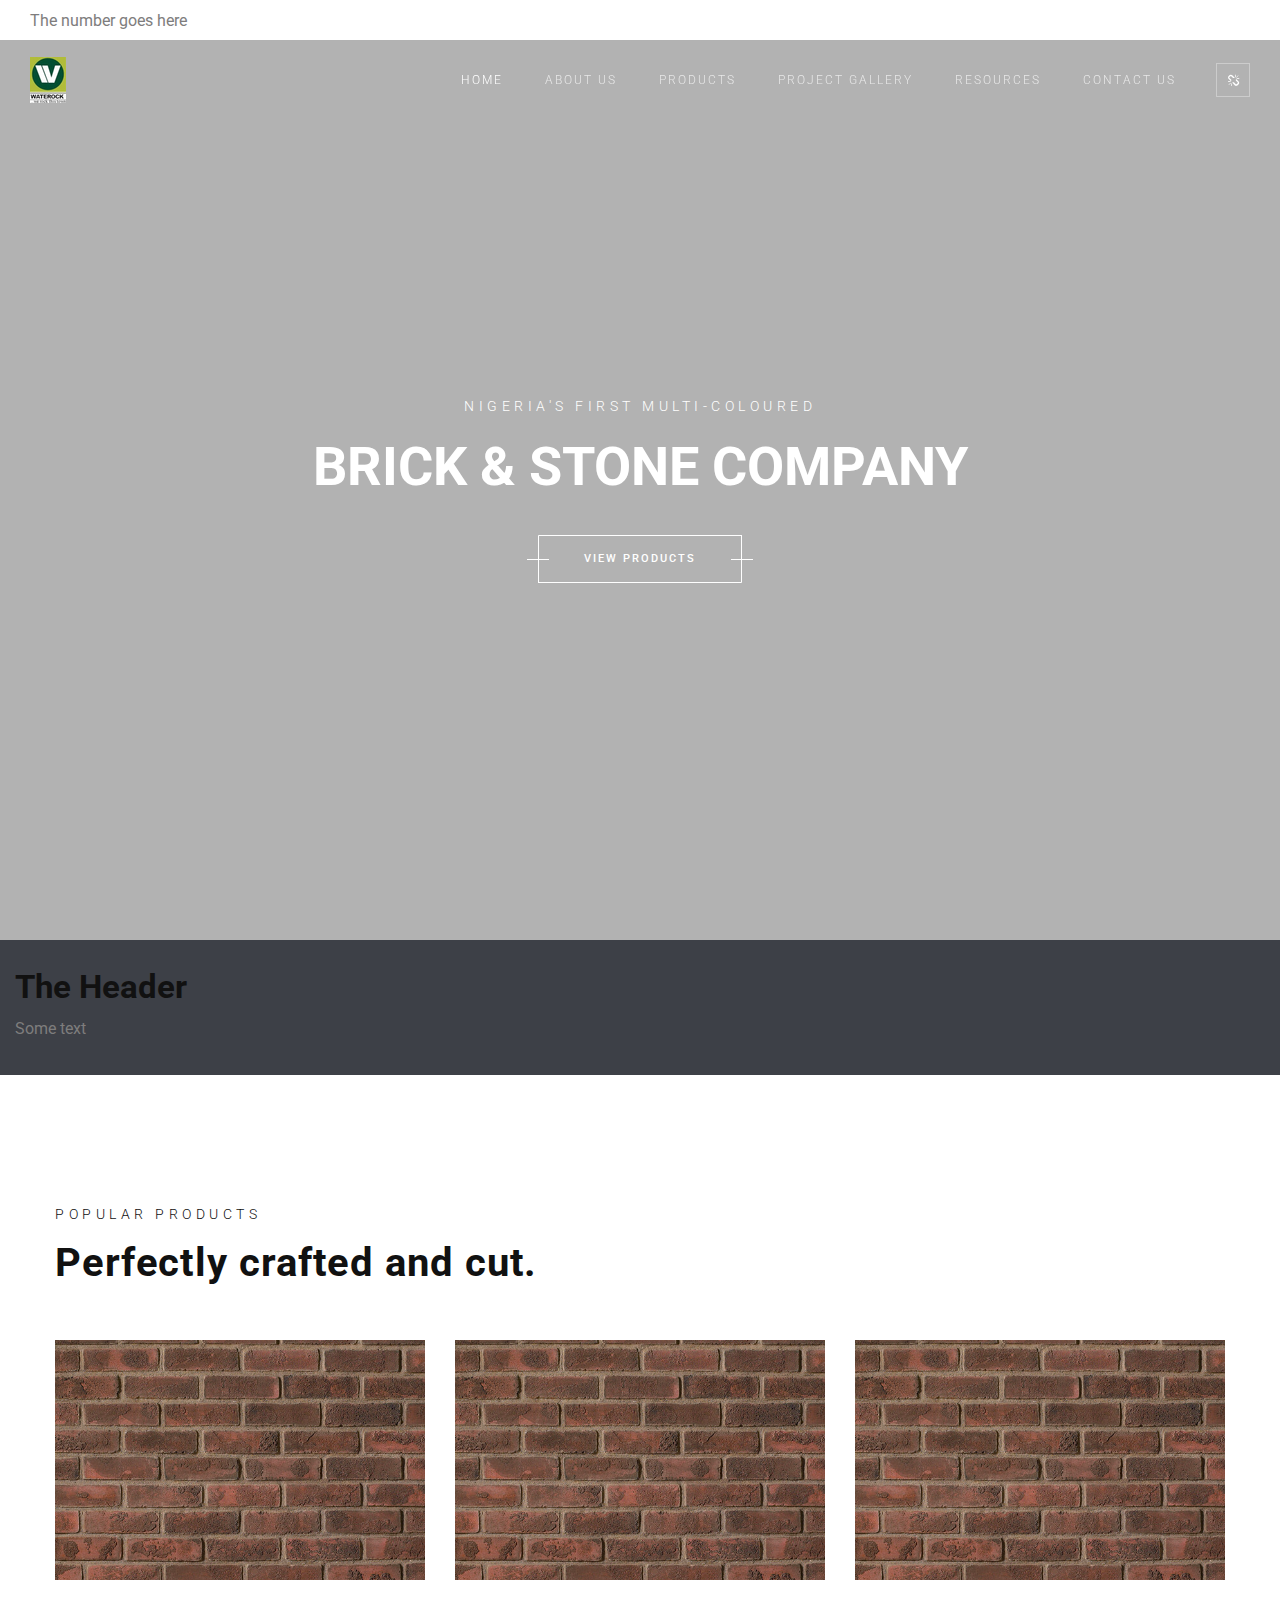
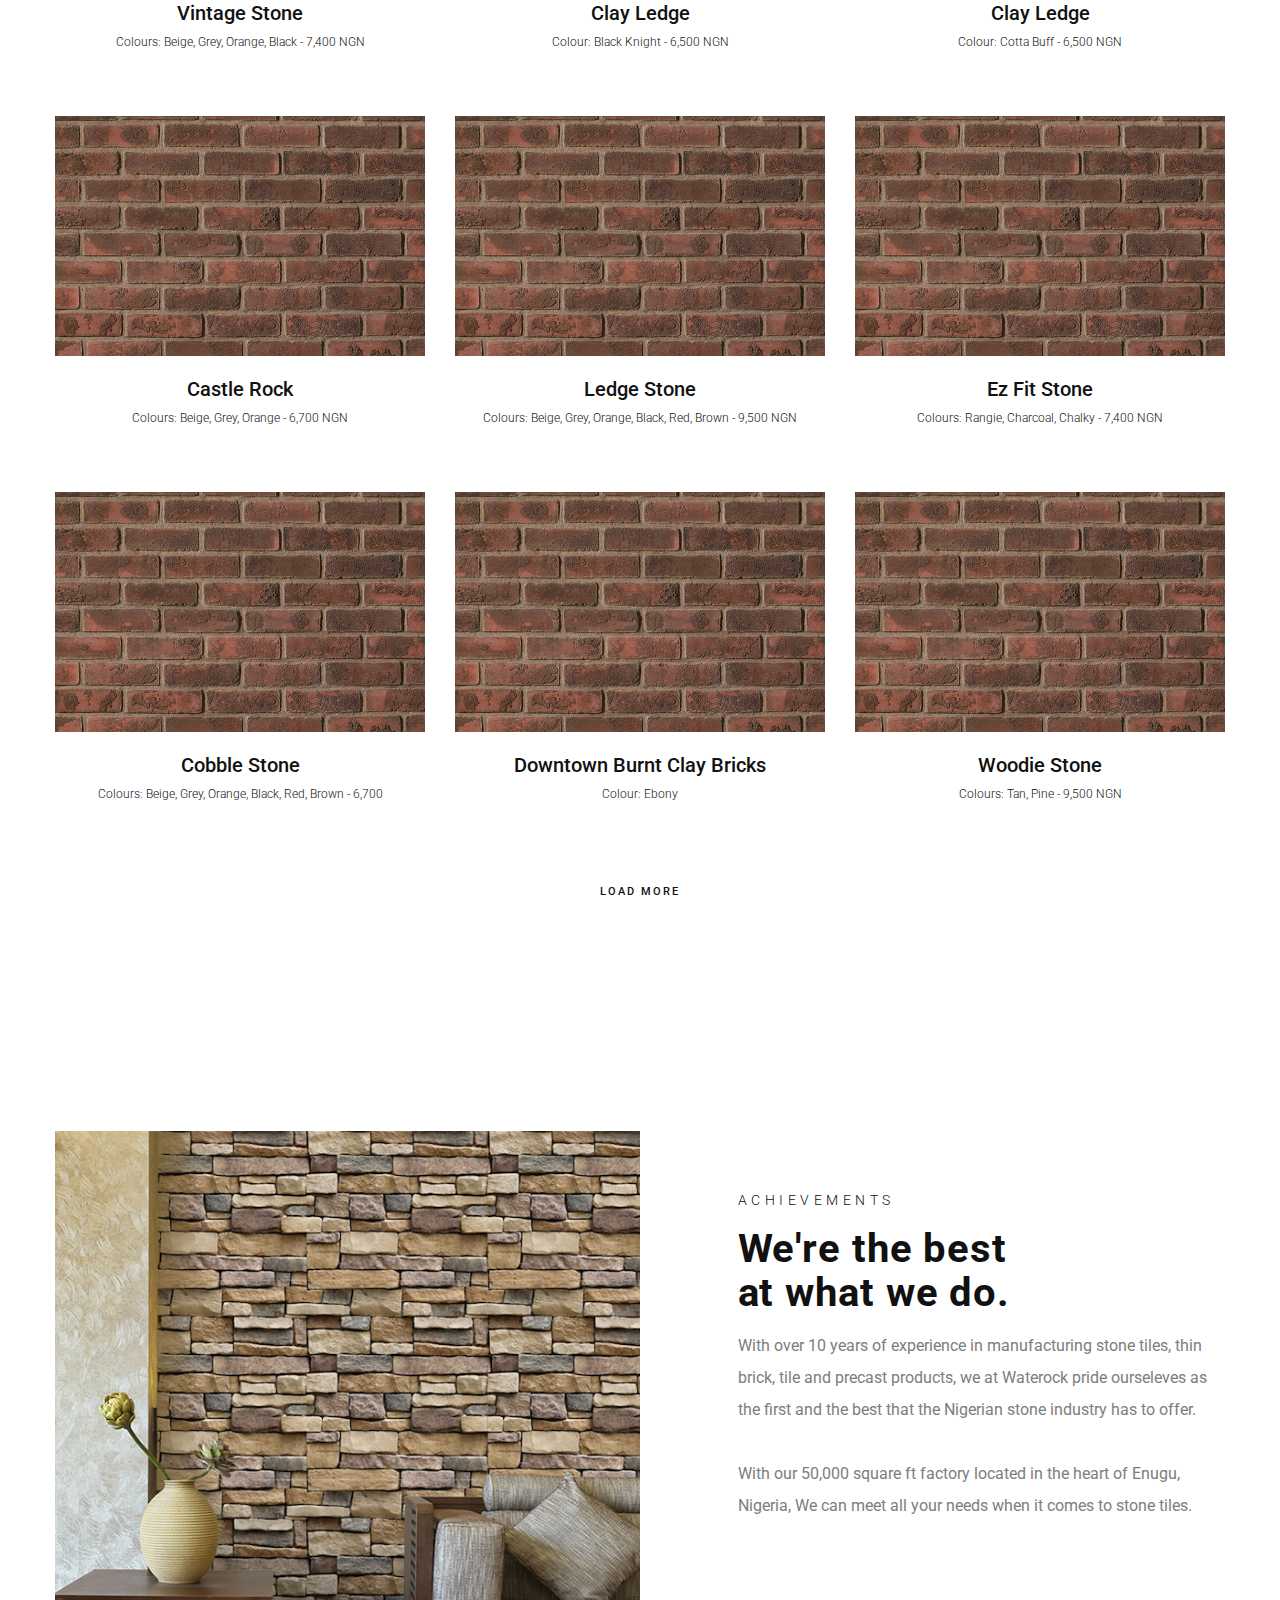
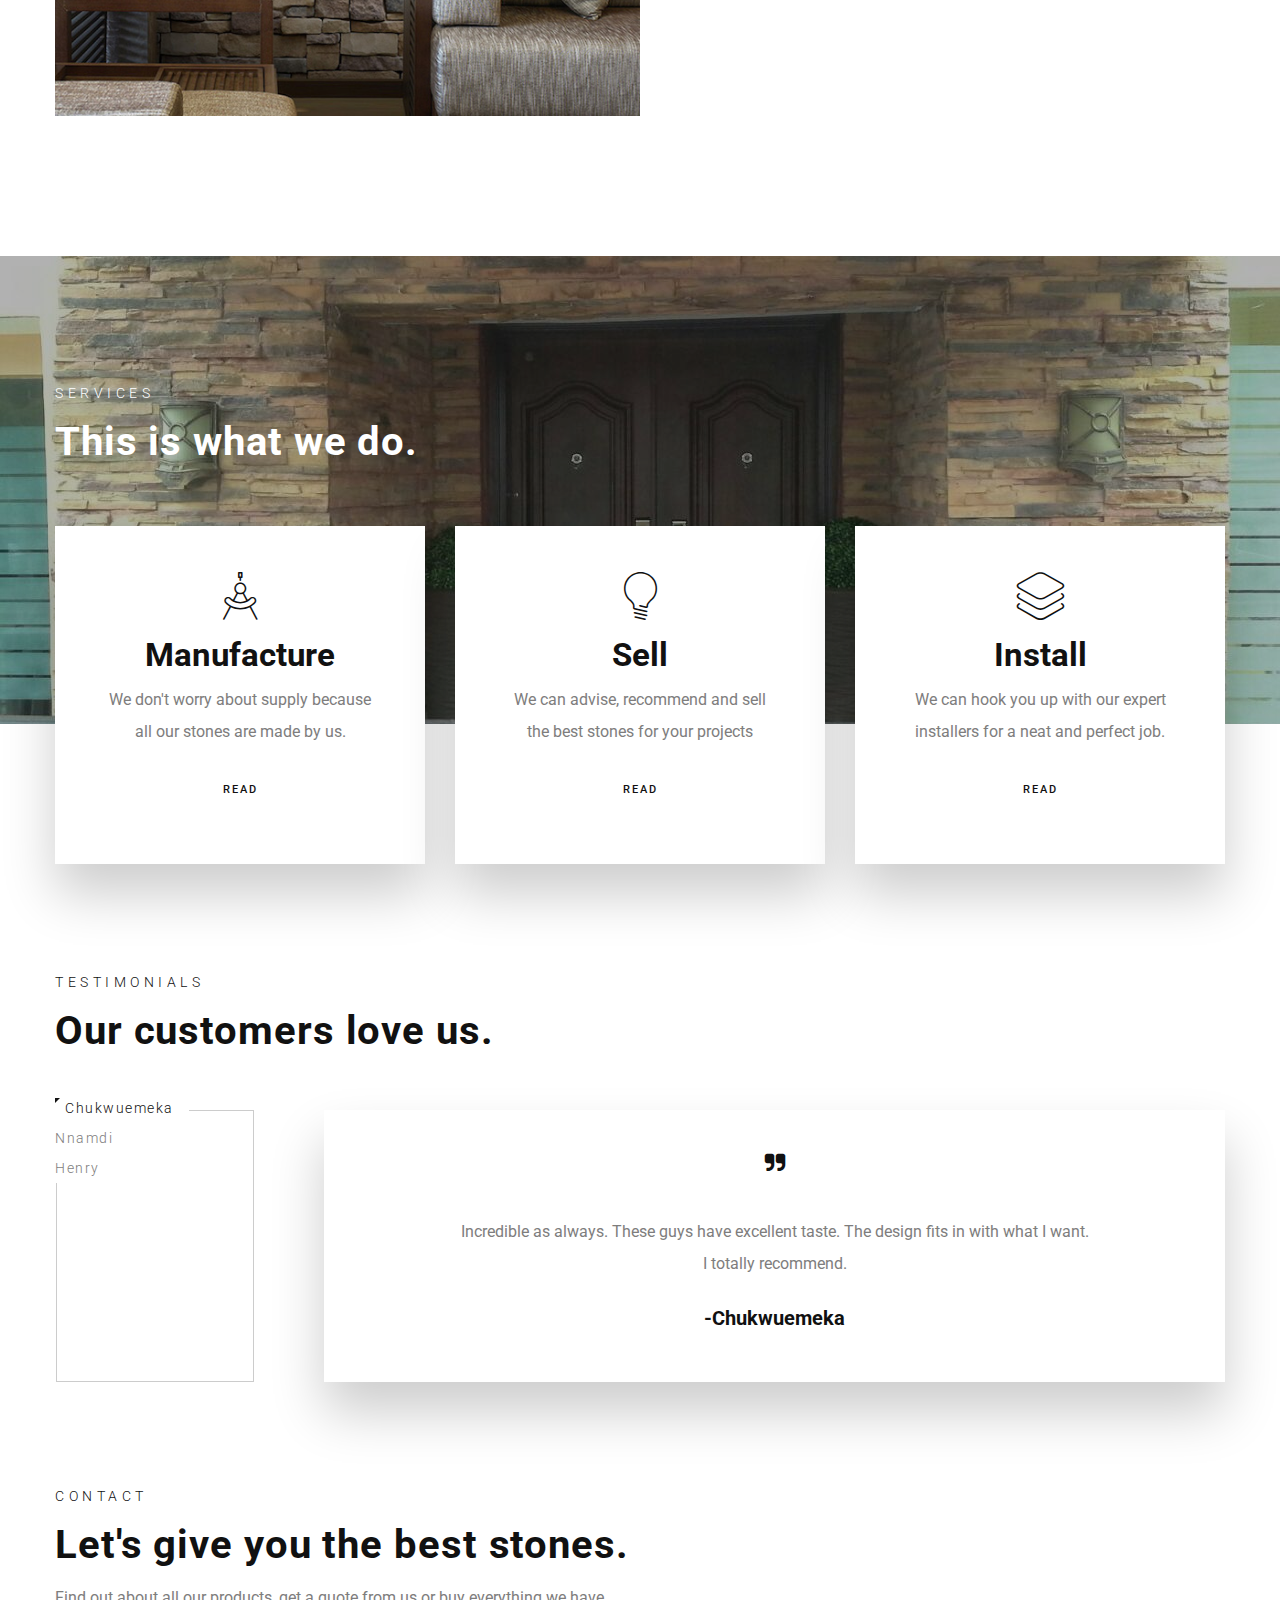
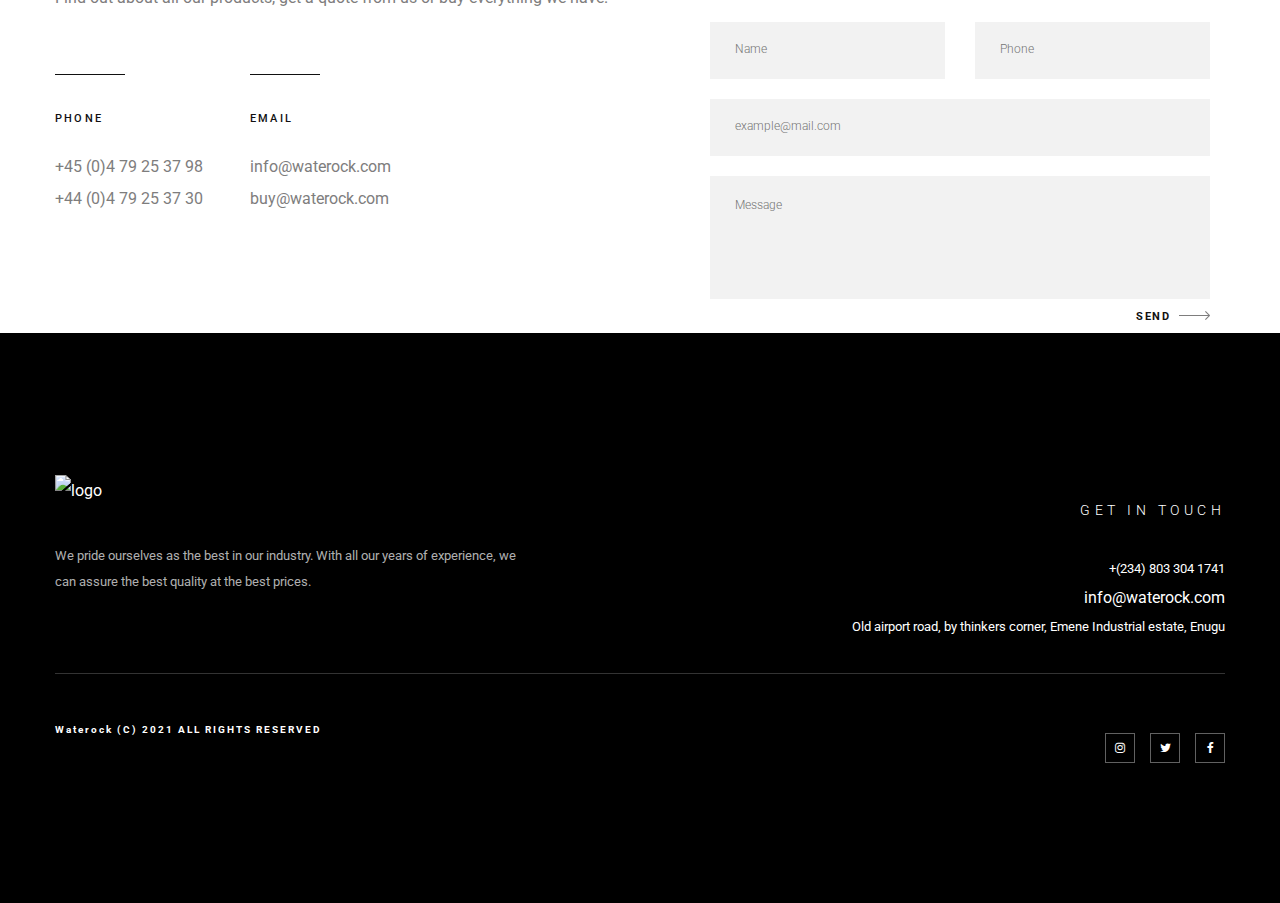
==== commit a876a405: "updatesslider-top_header-and-banner_footer implementation" ====
--- a/index.html
+++ b/index.html
@@ -20,20 +20,22 @@
     <link rel="stylesheet" href="css/unit-test.css">
     <link rel="stylesheet" href="css/google_map.min.css">
     <link rel="stylesheet" href="css/style30f4.css?v=3">
+    <link rel="stylesheet" href="css/general.css">
 </head>
 <!--Start of Tawk.to Script-->
 <script type="text/javascript">
-    var Tawk_API=Tawk_API||{}, Tawk_LoadStart=new Date();
-    (function(){
-    var s1=document.createElement("script"),s0=document.getElementsByTagName("script")[0];
-    s1.async=true;
-    s1.src='https://embed.tawk.to/610a705ad6e7610a49ae8a33/1fc8cdokg';
-    s1.charset='UTF-8';
-    s1.setAttribute('crossorigin','*');
-    s0.parentNode.insertBefore(s1,s0);
+    var Tawk_API = Tawk_API || {}, Tawk_LoadStart = new Date();
+    (function () {
+        var s1 = document.createElement("script"), s0 = document.getElementsByTagName("script")[0];
+        s1.async = true;
+        s1.src = 'https://embed.tawk.to/610a705ad6e7610a49ae8a33/1fc8cdokg';
+        s1.charset = 'UTF-8';
+        s1.setAttribute('crossorigin', '*');
+        s0.parentNode.insertBefore(s1, s0);
     })();
-    </script>
-    <!--End of Tawk.to Script-->
+</script>
+<!--End of Tawk.to Script-->
+
 <body>
 
     <div class="prague-loader">
@@ -44,8 +46,11 @@
         </div>
     </div>
 
-
-    <header class="prague-header simple sticky-menu sticky-mobile-menu light ">
+    <header class="sticky-menu sticky-mobile-menu contact_header">
+        <p>The number goes here</p>
+    </header>
+    <header id="header_container"
+        class="prague-header simple sticky-menu sticky-mobile-menu light header_container top_header_top">
 
         <div class="prague-logo">
             <a href="index-2.html">
@@ -127,10 +132,9 @@
     <div class="container-fluid no-padd">
         <div class="row">
             <div class="col-xs-12 padd-only-xs">
-                <div class="container-fluid top-banner no-padd  big vindow-height light">
+                <div class="container-fluid top-banner no-padd  big vindow-height light slider_container">
                     <span class="overlay"></span>
-                    <img src="img/banner-home.jpeg" class="s-img-switch"
-                        alt="banner image">
+                    <!-- <img src="img/banner-home.jpeg" class="s-img-switch" alt="banner image"> -->
                     <div class="content">
                         <div class="prague-svg-animation-text"></div>
                         <div class="subtitle">NIGERIA'S FIRST MULTI-COLOURED</div>
@@ -141,10 +145,14 @@
                     </div>
                     <div class="top-banner-cursor"></div>
                 </div>
+                <div class="banner_footer">
+                    <h3>The Header</h3>
+                    <p>Some text</p>
+                </div>
             </div>
         </div>
     </div>
-    <div class="container no-padd"> 
+    <div class="container no-padd">
         <div class="row-fluid  margin-lg-65t margin-lg-140b margin-sm-70b no-padd">
             <div class="row-fluid  margin-lg-55t margin-sm-20t">
                 <div class="  col-sm-12 no-padd margin-lg-20b margin-xs-40t">
@@ -160,239 +168,233 @@
                 <div class="column-inner ">
                     <div class="wrapper">
                         <div data-unique-key="d30797fabd788147235e48099dfaacc0" class="js-load-more" data-start-page="1"
-                                data-max-page="4" data-next-link="#">
-                                <div class="row prague_grid prague_count_col3 prague_gap_col15 js-load-more-block no-footer-content prague-load-wrapper"
-                                    data-columns="prague_count_col3" data-gap="prague_gap_col15">
-                                    <div class="portfolio-item-wrapp portfolio-item-paralax js-filter-simple-block">
-                                        <div class="portfolio-item">
-                                            <div class="project-grid-wrapper">
-                                                <a class="project-grid-item-img-link" href="#"
-                                                    target="_self">
-                                                    <div class="project-grid-item-img">
-                                                        <img src="img/culutured-brick.jpeg"
-                                                            class="s-img-switch" alt="seascape-villa image" />
-                                                    </div>
-                                                </a>
-                                                <div class="project-grid-item-content">
-                                                    <h4 class="project-grid-item-title">
-                                                        <a href="#" target="_self">Vintage Stone</a>
-                                                    </h4>
-                                                    <div class="project-grid-item-category">Colours: Beige, Grey, Orange, Black - 7,400 NGN</div>
-                                                </div>
-                                            </div>
-                                        </div>
-                                    </div>
-                                    <div
-                                        class="portfolio-item-wrapp portfolio-item-paralax js-filter-simple-blockcolumn_paralax">
-                                        <div class="portfolio-item">
-                                            <div class="project-grid-wrapper">
-                                                <a class="project-grid-item-img-link" href="#"
-                                                    target="_self">
-                                                    <div class="project-grid-item-img">
-                                                        <img src="img/culutured-brick.jpeg"
-                                                            
-                                                            class="s-img-switch" alt="european-lard-station image" />
-                                                    </div>
-                                                </a>
-                                                <div class="project-grid-item-content">
-                                                    <h4 class="project-grid-item-title">
-                                                        <a href="#" target="_self">Clay Ledge
-                                                            </a>
-                                                    </h4>
-                                                    <div class="project-grid-item-category">Colour: Black Knight - 6,500 NGN</div>
-                                                </div>
-                                            </div>
-                                        </div>
-                                    </div>
-                                    <div class="portfolio-item-wrapp portfolio-item-paralax js-filter-simple-block">
-                                        <div class="portfolio-item">
-                                            <div class="project-grid-wrapper">
-                                                <a class="project-grid-item-img-link" href="#"
-                                                    target="_self">
-                                                    <div class="project-grid-item-img">
-                                                        <img src="img/culutured-brick.jpeg"
-                                                            
-                                                            class="s-img-switch" alt="yabroudi-villa image" />
-                                                    </div>
-                                                </a>
-                                                <div class="project-grid-item-content">
-                                                    <h4 class="project-grid-item-title">
-                                                        <a href="#" target="_self">Clay Ledge</a>
-                                                    </h4>
-                                                    <div class="project-grid-item-category">Colour: Cotta Buff - 6,500 NGN
-                                                    </div>
-                                                </div>
-                                            </div>
-                                        </div>
-                                    </div>
-                                    <div class="portfolio-item-wrapp portfolio-item-paralax js-filter-simple-block">
-                                        <div class="portfolio-item">
-                                            <div class="project-grid-wrapper">
-                                                <a class="project-grid-item-img-link" href="#"
-                                                    target="_self">
-                                                    <div class="project-grid-item-img">
-                                                        <img src="img/culutured-brick.jpeg"
-                                                            
-                                                            class="s-img-switch" alt="cultural-complex-centre image" />
-                                                    </div>
-                                                </a>
-                                                <div class="project-grid-item-content">
-                                                    <h4 class="project-grid-item-title">
-                                                        <a href="#" target="_self">Castle Rock</a>
-                                                    </h4>
-                                                    <div class="project-grid-item-category">Colours: Beige, Grey, Orange - 6,700 NGN</div>
-                                                </div>
-                                            </div>
-                                        </div>
-                                    </div>
-                                    <div class="portfolio-item-wrapp portfolio-item-paralax js-filter-simple-block">
-                                        <div class="portfolio-item">
-                                            <div class="project-grid-wrapper">
-                                                <a class="project-grid-item-img-link" href="#"
-                                                    target="_self">
-                                                    <div class="project-grid-item-img">
-                                                        <img src="img/culutured-brick.jpeg"
-                                                           
-                                                            class="s-img-switch" alt="dalbourne-villa image" />
-                                                    </div>
-                                                </a>
-                                                <div class="project-grid-item-content">
-                                                    <h4 class="project-grid-item-title"><a href="#"
-                                                            target="_self">Ledge Stone</a>
-                                                    </h4>
-                                                    <div class="project-grid-item-category">Colours: Beige, Grey, Orange, Black, Red, Brown - 9,500 NGN</div>
-                                                </div>
-                                            </div>
-                                        </div>
-                                    </div>
-                                    <div class="portfolio-item-wrapp portfolio-item-paralax js-filter-simple-block">
-                                        <div class="portfolio-item">
-                                            <div class="project-grid-wrapper">
-                                                <a class="project-grid-item-img-link" href="#"
-                                                    target="_self">
-                                                    <div class="project-grid-item-img">
-                                                        <img src="img/culutured-brick.jpeg"
-                                                            
-                                                            class="s-img-switch" alt="amman-rotana-hotel image" />
-                                                    </div>
-                                                </a>
-                                                <div class="project-grid-item-content">
-                                                    <h4 class="project-grid-item-title"><a href="#"
-                                                            target="_self">Ez Fit Stone</a>
-                                                    </h4>
-                                                    <div class="project-grid-item-category">Colours: Rangie, Charcoal, Chalky - 7,400 NGN</div>
-                                                </div>
-                                            </div>
-                                        </div>
-                                    </div>
-                                    <div class="portfolio-item-wrapp portfolio-item-paralax js-filter-simple-block">
-                                        <div class="portfolio-item">
-                                            <div class="project-grid-wrapper">
-                                                <a class="project-grid-item-img-link" href="#"
-                                                    target="_self">
-                                                    <div class="project-grid-item-img">
-                                                        <img src="img/culutured-brick.jpeg"
-                                                            class="s-img-switch wp-post-image"
-                                                            alt="alvar-alto-museum image" />
-                                                    </div>
-                                                </a>
-                                                <div class="project-grid-item-content">
-                                                    <h4 class="project-grid-item-title"><a href="#"
-                                                            target="_self">Cobble Stone</a>
-                                                    </h4>
-                                                    <div class="project-grid-item-category">Colours: Beige, Grey, Orange, Black, Red, Brown - 6,700</div>
-                                                </div>
-                                            </div>
-                                        </div>
-                                    </div>
-                                    <div class="portfolio-item-wrapp portfolio-item-paralax js-filter-simple-block">
-                                        <div class="portfolio-item">
-                                            <div class="project-grid-wrapper">
-                                                <a class="project-grid-item-img-link" href="#"
-                                                    target="_self">
-                                                    <div class="project-grid-item-img">
-                                                        <img src="img/culutured-brick.jpeg"
-                                                            class="s-img-switch" alt="dance-and-music-theatre image" />
-                                                    </div>
-                                                </a>
-                                                <div class="project-grid-item-content">
-                                                    <h4 class="project-grid-item-title">
-                                                        <a href="dance-and-music-theatre.html" target="_self">Downtown Burnt Clay Bricks</a>
-                                                    </h4>
-                                                    <div class="project-grid-item-category">Colour: Ebony</div>
-                                                </div>
-                                            </div>
-                                        </div>
-                                    </div>
-                                    <div class="portfolio-item-wrapp portfolio-item-paralax js-filter-simple-block">
-                                        <div class="portfolio-item">
-                                            <div class="project-grid-wrapper">
-                                                <a class="project-grid-item-img-link" href="#"
-                                                    target="_self">
-                                                    <div class="project-grid-item-img">
-                                                        <img src="img/culutured-brick.jpeg"
-                                                            class="s-img-switch" alt="french-embassy image" />
-                                                    </div>
-                                                </a>
-                                                <div class="project-grid-item-content">
-                                                    <h4 class="project-grid-item-title">
-                                                        <a href="#" target="_self">Woodie Stone</a>
-                                                    </h4>
-                                                    <div class="project-grid-item-category">Colours: Tan, Pine - 9,500 NGN</div>
-                                                </div>
-                                            </div>
-                                        </div>
-                                    </div>
-                                    <div
-                                        class="portfolio-item-wrapp portfolio-item-paralax js-filter-simple-block button-hide">
-                                        <div class="portfolio-item">
-                                            <div class="project-grid-wrapper">
-                                                <a class="project-grid-item-img-link" href="#"
-                                                    target="_self">
-                                                    <div class="project-grid-item-img">
-                                                        <img src="img/culutured-brick.jpeg"
-                                                            class="s-img-switch" alt="amman-hotel image" />
-                                                    </div>
-                                                </a>
-                                                <div class="project-grid-item-content">
-                                                    <h4 class="project-grid-item-title">
-                                                        <a href="#" target="_self">Tee Dee</a>
-                                                    </h4>
-                                                    <div class="project-grid-item-category">Colours: Beige, Grey - 7,400 NGN</div>
-                                                </div>
-                                            </div>
-                                        </div>
-                                    </div>
-                                    <div
-                                        class="portfolio-item-wrapp portfolio-item-paralax js-filter-simple-block button-hide">
-                                        <div class="portfolio-item">
-                                            <div class="project-grid-wrapper">
-                                                <a class="project-grid-item-img-link" href="#"
-                                                    target="_self">
-                                                    <div class="project-grid-item-img">
-                                                        <img src="img/culutured-brick.jpeg"
-                                                            class="s-img-switch" alt="amman-hotel image" />
-                                                    </div>
-                                                </a>
-                                                <div class="project-grid-item-content">
-                                                    <h4 class="project-grid-item-title">
-                                                        <a href="#" target="_self">Big Split & King Castle</a>
-                                                    </h4>
-                                                    <div class="project-grid-item-category">Colours: Beige, Grey - 7,400</div>
-                                                </div>
-                                            </div>
-                                        </div>
-                                    </div>
-                                </div>
-                                <div class="row">
-                                    <div class="col-sm-12 text-center">
-                                        <button class="load-btn a-btn-2 creative js-load-more-btn">
-                                            <span class="a-btn-line load"></span>
-                                            LOAD MORE
-                                        </button>
+                            data-max-page="4" data-next-link="#">
+                            <div class="row prague_grid prague_count_col3 prague_gap_col15 js-load-more-block no-footer-content prague-load-wrapper"
+                                data-columns="prague_count_col3" data-gap="prague_gap_col15">
+                                <div class="portfolio-item-wrapp portfolio-item-paralax js-filter-simple-block">
+                                    <div class="portfolio-item">
+                                        <div class="project-grid-wrapper">
+                                            <a class="project-grid-item-img-link" href="#" target="_self">
+                                                <div class="project-grid-item-img">
+                                                    <img src="img/culutured-brick.jpeg" class="s-img-switch"
+                                                        alt="seascape-villa image" />
+                                                </div>
+                                            </a>
+                                            <div class="project-grid-item-content">
+                                                <h4 class="project-grid-item-title">
+                                                    <a href="#" target="_self">Vintage Stone</a>
+                                                </h4>
+                                                <div class="project-grid-item-category">Colours: Beige, Grey, Orange,
+                                                    Black - 7,400 NGN</div>
+                                            </div>
+                                        </div>
+                                    </div>
+                                </div>
+                                <div
+                                    class="portfolio-item-wrapp portfolio-item-paralax js-filter-simple-blockcolumn_paralax">
+                                    <div class="portfolio-item">
+                                        <div class="project-grid-wrapper">
+                                            <a class="project-grid-item-img-link" href="#" target="_self">
+                                                <div class="project-grid-item-img">
+                                                    <img src="img/culutured-brick.jpeg" class="s-img-switch"
+                                                        alt="european-lard-station image" />
+                                                </div>
+                                            </a>
+                                            <div class="project-grid-item-content">
+                                                <h4 class="project-grid-item-title">
+                                                    <a href="#" target="_self">Clay Ledge
+                                                    </a>
+                                                </h4>
+                                                <div class="project-grid-item-category">Colour: Black Knight - 6,500 NGN
+                                                </div>
+                                            </div>
+                                        </div>
+                                    </div>
+                                </div>
+                                <div class="portfolio-item-wrapp portfolio-item-paralax js-filter-simple-block">
+                                    <div class="portfolio-item">
+                                        <div class="project-grid-wrapper">
+                                            <a class="project-grid-item-img-link" href="#" target="_self">
+                                                <div class="project-grid-item-img">
+                                                    <img src="img/culutured-brick.jpeg" class="s-img-switch"
+                                                        alt="yabroudi-villa image" />
+                                                </div>
+                                            </a>
+                                            <div class="project-grid-item-content">
+                                                <h4 class="project-grid-item-title">
+                                                    <a href="#" target="_self">Clay Ledge</a>
+                                                </h4>
+                                                <div class="project-grid-item-category">Colour: Cotta Buff - 6,500 NGN
+                                                </div>
+                                            </div>
+                                        </div>
+                                    </div>
+                                </div>
+                                <div class="portfolio-item-wrapp portfolio-item-paralax js-filter-simple-block">
+                                    <div class="portfolio-item">
+                                        <div class="project-grid-wrapper">
+                                            <a class="project-grid-item-img-link" href="#" target="_self">
+                                                <div class="project-grid-item-img">
+                                                    <img src="img/culutured-brick.jpeg" class="s-img-switch"
+                                                        alt="cultural-complex-centre image" />
+                                                </div>
+                                            </a>
+                                            <div class="project-grid-item-content">
+                                                <h4 class="project-grid-item-title">
+                                                    <a href="#" target="_self">Castle Rock</a>
+                                                </h4>
+                                                <div class="project-grid-item-category">Colours: Beige, Grey, Orange -
+                                                    6,700 NGN</div>
+                                            </div>
+                                        </div>
+                                    </div>
+                                </div>
+                                <div class="portfolio-item-wrapp portfolio-item-paralax js-filter-simple-block">
+                                    <div class="portfolio-item">
+                                        <div class="project-grid-wrapper">
+                                            <a class="project-grid-item-img-link" href="#" target="_self">
+                                                <div class="project-grid-item-img">
+                                                    <img src="img/culutured-brick.jpeg" class="s-img-switch"
+                                                        alt="dalbourne-villa image" />
+                                                </div>
+                                            </a>
+                                            <div class="project-grid-item-content">
+                                                <h4 class="project-grid-item-title"><a href="#" target="_self">Ledge
+                                                        Stone</a>
+                                                </h4>
+                                                <div class="project-grid-item-category">Colours: Beige, Grey, Orange,
+                                                    Black, Red, Brown - 9,500 NGN</div>
+                                            </div>
+                                        </div>
+                                    </div>
+                                </div>
+                                <div class="portfolio-item-wrapp portfolio-item-paralax js-filter-simple-block">
+                                    <div class="portfolio-item">
+                                        <div class="project-grid-wrapper">
+                                            <a class="project-grid-item-img-link" href="#" target="_self">
+                                                <div class="project-grid-item-img">
+                                                    <img src="img/culutured-brick.jpeg" class="s-img-switch"
+                                                        alt="amman-rotana-hotel image" />
+                                                </div>
+                                            </a>
+                                            <div class="project-grid-item-content">
+                                                <h4 class="project-grid-item-title"><a href="#" target="_self">Ez Fit
+                                                        Stone</a>
+                                                </h4>
+                                                <div class="project-grid-item-category">Colours: Rangie, Charcoal,
+                                                    Chalky - 7,400 NGN</div>
+                                            </div>
+                                        </div>
+                                    </div>
+                                </div>
+                                <div class="portfolio-item-wrapp portfolio-item-paralax js-filter-simple-block">
+                                    <div class="portfolio-item">
+                                        <div class="project-grid-wrapper">
+                                            <a class="project-grid-item-img-link" href="#" target="_self">
+                                                <div class="project-grid-item-img">
+                                                    <img src="img/culutured-brick.jpeg"
+                                                        class="s-img-switch wp-post-image"
+                                                        alt="alvar-alto-museum image" />
+                                                </div>
+                                            </a>
+                                            <div class="project-grid-item-content">
+                                                <h4 class="project-grid-item-title"><a href="#" target="_self">Cobble
+                                                        Stone</a>
+                                                </h4>
+                                                <div class="project-grid-item-category">Colours: Beige, Grey, Orange,
+                                                    Black, Red, Brown - 6,700</div>
+                                            </div>
+                                        </div>
+                                    </div>
+                                </div>
+                                <div class="portfolio-item-wrapp portfolio-item-paralax js-filter-simple-block">
+                                    <div class="portfolio-item">
+                                        <div class="project-grid-wrapper">
+                                            <a class="project-grid-item-img-link" href="#" target="_self">
+                                                <div class="project-grid-item-img">
+                                                    <img src="img/culutured-brick.jpeg" class="s-img-switch"
+                                                        alt="dance-and-music-theatre image" />
+                                                </div>
+                                            </a>
+                                            <div class="project-grid-item-content">
+                                                <h4 class="project-grid-item-title">
+                                                    <a href="dance-and-music-theatre.html" target="_self">Downtown Burnt
+                                                        Clay Bricks</a>
+                                                </h4>
+                                                <div class="project-grid-item-category">Colour: Ebony</div>
+                                            </div>
+                                        </div>
+                                    </div>
+                                </div>
+                                <div class="portfolio-item-wrapp portfolio-item-paralax js-filter-simple-block">
+                                    <div class="portfolio-item">
+                                        <div class="project-grid-wrapper">
+                                            <a class="project-grid-item-img-link" href="#" target="_self">
+                                                <div class="project-grid-item-img">
+                                                    <img src="img/culutured-brick.jpeg" class="s-img-switch"
+                                                        alt="french-embassy image" />
+                                                </div>
+                                            </a>
+                                            <div class="project-grid-item-content">
+                                                <h4 class="project-grid-item-title">
+                                                    <a href="#" target="_self">Woodie Stone</a>
+                                                </h4>
+                                                <div class="project-grid-item-category">Colours: Tan, Pine - 9,500 NGN
+                                                </div>
+                                            </div>
+                                        </div>
+                                    </div>
+                                </div>
+                                <div
+                                    class="portfolio-item-wrapp portfolio-item-paralax js-filter-simple-block button-hide">
+                                    <div class="portfolio-item">
+                                        <div class="project-grid-wrapper">
+                                            <a class="project-grid-item-img-link" href="#" target="_self">
+                                                <div class="project-grid-item-img">
+                                                    <img src="img/culutured-brick.jpeg" class="s-img-switch"
+                                                        alt="amman-hotel image" />
+                                                </div>
+                                            </a>
+                                            <div class="project-grid-item-content">
+                                                <h4 class="project-grid-item-title">
+                                                    <a href="#" target="_self">Tee Dee</a>
+                                                </h4>
+                                                <div class="project-grid-item-category">Colours: Beige, Grey - 7,400 NGN
+                                                </div>
+                                            </div>
+                                        </div>
+                                    </div>
+                                </div>
+                                <div
+                                    class="portfolio-item-wrapp portfolio-item-paralax js-filter-simple-block button-hide">
+                                    <div class="portfolio-item">
+                                        <div class="project-grid-wrapper">
+                                            <a class="project-grid-item-img-link" href="#" target="_self">
+                                                <div class="project-grid-item-img">
+                                                    <img src="img/culutured-brick.jpeg" class="s-img-switch"
+                                                        alt="amman-hotel image" />
+                                                </div>
+                                            </a>
+                                            <div class="project-grid-item-content">
+                                                <h4 class="project-grid-item-title">
+                                                    <a href="#" target="_self">Big Split & King Castle</a>
+                                                </h4>
+                                                <div class="project-grid-item-category">Colours: Beige, Grey - 7,400
+                                                </div>
+                                            </div>
+                                        </div>
                                     </div>
                                 </div>
                             </div>
+                            <div class="row">
+                                <div class="col-sm-12 text-center">
+                                    <button class="load-btn a-btn-2 creative js-load-more-btn">
+                                        <span class="a-btn-line load"></span>
+                                        LOAD MORE
+                                    </button>
+                                </div>
+                            </div>
+                        </div>
                     </div>
                 </div>
             </div>
@@ -414,25 +416,27 @@
                         <h2 class="title">We're the best<br />
                             at what we do.</h2>
                         <div class="content padding-xs-40b">
-                            <p>With over 10 years of experience in manufacturing stone tiles, thin brick, tile and precast products, 
-                                we at Waterock pride ourseleves as the first and the best that the Nigerian stone industry has to offer.</p>
-                            <p>With our 50,000 square ft factory located in the heart of Enugu,  Nigeria, We can meet all your needs when it comes to stone tiles.</p>
-                        </div>
-                    </div>
-                </div>
-            </div>
-        </div>
-        
+                            <p>With over 10 years of experience in manufacturing stone tiles, thin brick, tile and
+                                precast products,
+                                we at Waterock pride ourseleves as the first and the best that the Nigerian stone
+                                industry has to offer.</p>
+                            <p>With our 50,000 square ft factory located in the heart of Enugu, Nigeria, We can meet all
+                                your needs when it comes to stone tiles.</p>
+                        </div>
+                    </div>
+                </div>
+            </div>
+        </div>
+
     </div>
-    
+
     <div class="row-fluid row-no-padding">
         <div class="no-padd col-sm-12 ">
             <div class="column-inner ">
                 <div class="prague-shortcode-parent ">
                     <div class="prague-shortcode-parent-img">
                         <span class="overlay"></span>
-                        <img src="img/services-main.jpeg" 
-                            class="s-img-switch" alt="middle-banner image" />
+                        <img src="img/services-main.jpeg" class="s-img-switch" alt="middle-banner image" />
                     </div>
                     <div class="prague-shortcode-content-wrapp">
                         <div class="prague-shortcode-heading  light left">
@@ -449,7 +453,8 @@
                                             <span class="services-item-icon icon-circle-compass"></span>
                                             <h3 class="services-item-title">Manufacture</h3>
                                             <div class="services-item-description">
-                                                <p>We don't worry about supply because all our stones are made by us.</p>
+                                                <p>We don't worry about supply because all our stones are made by us.
+                                                </p>
                                             </div>
                                             <a href="manufacturing.html" class="prague-services-link a-btn-2 creative"
                                                 target="_self">
@@ -464,7 +469,8 @@
                                             <span class="services-item-icon icon-lightbulb"></span>
                                             <h3 class="services-item-title">Sell</h3>
                                             <div class="services-item-description">
-                                                <p>We can advise, recommend and sell the best stones for your projects</p>
+                                                <p>We can advise, recommend and sell the best stones for your projects
+                                                </p>
                                             </div>
                                             <a href="sell.html" class="prague-services-link a-btn-2 creative"
                                                 target="_self">
@@ -479,7 +485,8 @@
                                             <span class="services-item-icon icon-layers"></span>
                                             <h3 class="services-item-title">Install</h3>
                                             <div class="services-item-description">
-                                                <p>We can hook you up with our expert installers for a neat and perfect job.</p>
+                                                <p>We can hook you up with our expert installers for a neat and perfect
+                                                    job.</p>
                                             </div>
                                             <a href="install.html" class="prague-services-link a-btn-2 creative"
                                                 target="_self">
@@ -520,7 +527,8 @@
                             <div class="testimonials-item">
                                 <span class="testimonials-icon fa fa fa-quote-right"></span>
                                 <blockquote class="testimonials-description">
-                                    <p>Incredible as always. These guys have excellent taste. The design fits in with what I want. I totally recommend.</p>
+                                    <p>Incredible as always. These guys have excellent taste. The design fits in with
+                                        what I want. I totally recommend.</p>
                                 </blockquote>
                                 <h4 class="testimonials-author">Chukwuemeka</h4>
                             </div>
@@ -529,7 +537,8 @@
                             <div class="testimonials-item">
                                 <span class="testimonials-icon fa fa fa-quote-right"></span>
                                 <blockquote class="testimonials-description">
-                                    <p>I honestly don't think you will find better products than this in the Nigerian market. The people at waterock know what they're doing</p>
+                                    <p>I honestly don't think you will find better products than this in the Nigerian
+                                        market. The people at waterock know what they're doing</p>
                                 </blockquote>
                                 <h4 class="testimonials-author">Nnamdi</h4>
                             </div>
@@ -538,7 +547,8 @@
                             <div class="testimonials-item">
                                 <span class="testimonials-icon fa fa fa-quote-right"></span>
                                 <blockquote class="testimonials-description">
-                                    <p>Stones with a touch of class. I can promise that you won't regret buying from them</p>
+                                    <p>Stones with a touch of class. I can promise that you won't regret buying from
+                                        them</p>
                                 </blockquote>
                                 <h4 class="testimonials-author">Henry</h4>
                             </div>
@@ -582,12 +592,14 @@
                             <div class="address-block-outer">
                                 <span class="separator"></span>
                                 <h4 class="address-title">EMAIL</h4>
-                                <p><a href="https://w5.foxdsgn.com/cdn-cgi/l/email-protection#2050524147554560494e464f0e434f4d"><span>
-                                    info@waterock.com
-                                </span></a><br />
-                                <a href="https://w5.foxdsgn.com/cdn-cgi/l/email-protection#2050524147554560494e464f0e434f4d"><span>
-                                    buy@waterock.com
-                                </span></a>
+                                <p><a
+                                        href="https://w5.foxdsgn.com/cdn-cgi/l/email-protection#2050524147554560494e464f0e434f4d"><span>
+                                            info@waterock.com
+                                        </span></a><br />
+                                    <a
+                                        href="https://w5.foxdsgn.com/cdn-cgi/l/email-protection#2050524147554560494e464f0e434f4d"><span>
+                                            buy@waterock.com
+                                        </span></a>
                                 </p>
                             </div>
                         </div>
@@ -665,8 +677,7 @@
 
 
     <footer class="prague-footer default">
-        <img src="#" data-lazy-src="img/banner-main.jpeg" class="s-img-switch"
-            alt="footer banner" />
+        <img src="#" data-lazy-src="img/banner-main.jpeg" class="s-img-switch" alt="footer banner" />
         <div class="footer-content-outer">
             <div class="footer-top-content">
                 <div class="prague-footer-main-block">
@@ -676,7 +687,7 @@
                                 alt="logo" /> </a>
                     </div>
                     <div class="footer-main-content">
-                        <p>We pride ourselves as the best in our industry. 
+                        <p>We pride ourselves as the best in our industry.
                             With all our years of experience, we can assure the best quality
                             at the best prices.
                         </p>
@@ -687,8 +698,8 @@
                     <div class="footer-info-block-content">
                         <p><a href="tel:+7(885)5896985">+(234) 803 304 1741</a></p>
                         <p><a href="https://w5.foxdsgn.com/cdn-cgi/l/email-protection#2050524147554560494e464f0e434f4d"><span>
-                            info@waterock.com
-                        </span></a>
+                                    info@waterock.com
+                                </span></a>
                         </p>
                         <p>Old airport road, by thinkers corner, Emene Industrial estate, Enugu</p>
                     </div>
@@ -709,7 +720,7 @@
                         </li>
                         <li>
                             <a target="_blank" href="#>
-                                <i aria-hidden="true" class="fa fa-twitter"></i>
+                                <i aria-hidden=" true" class="fa fa-twitter"></i>
                             </a>
                         </li>
                         <li>
@@ -730,6 +741,7 @@
     <script src="js/hammer.min.js"></script>
     <script src="js/foxlazy.min.js"></script>
     <script src="js/all.js"></script>
+    <script src="js/homeHeader.js"></script>
 </body>
 
 
--- a/css/general.css
+++ b/css/general.css
@@ -0,0 +1,46 @@
+.slider_container {
+    /* background: url("/images/slider/1.jpg"); */
+    background-size: cover;
+    background-attachment: fixed;
+    background-repeat: no-repeat;
+    width: 100%;
+    height: 100vh;
+    animation: slide 10s infinite;
+}
+
+.banner_footer {
+    padding: 20px 30px;
+    background-color: rgb(61, 64, 71);
+}
+
+.contact_header {
+    background-color: #fff;
+    padding: 5px 30px;
+    height: 40px;
+}
+
+.header_container {
+    display: flex;
+    height: 100px;
+    padding-top: 50px;
+    padding-bottom: 50px;
+}
+
+.top_header_top {
+    margin-top: 30px;
+}
+
+@keyframes slide {
+    0% {
+        background-image: url(../images/slider/1.jpg);
+    }
+    33% {
+        background-image: url(../images/slider/2.jpg);
+    }
+    66% {
+        background-image: url(../images/slider/3.jpg);
+    }
+    100% {
+        background-image: url(../images/slider/4.jpg);
+    }
+}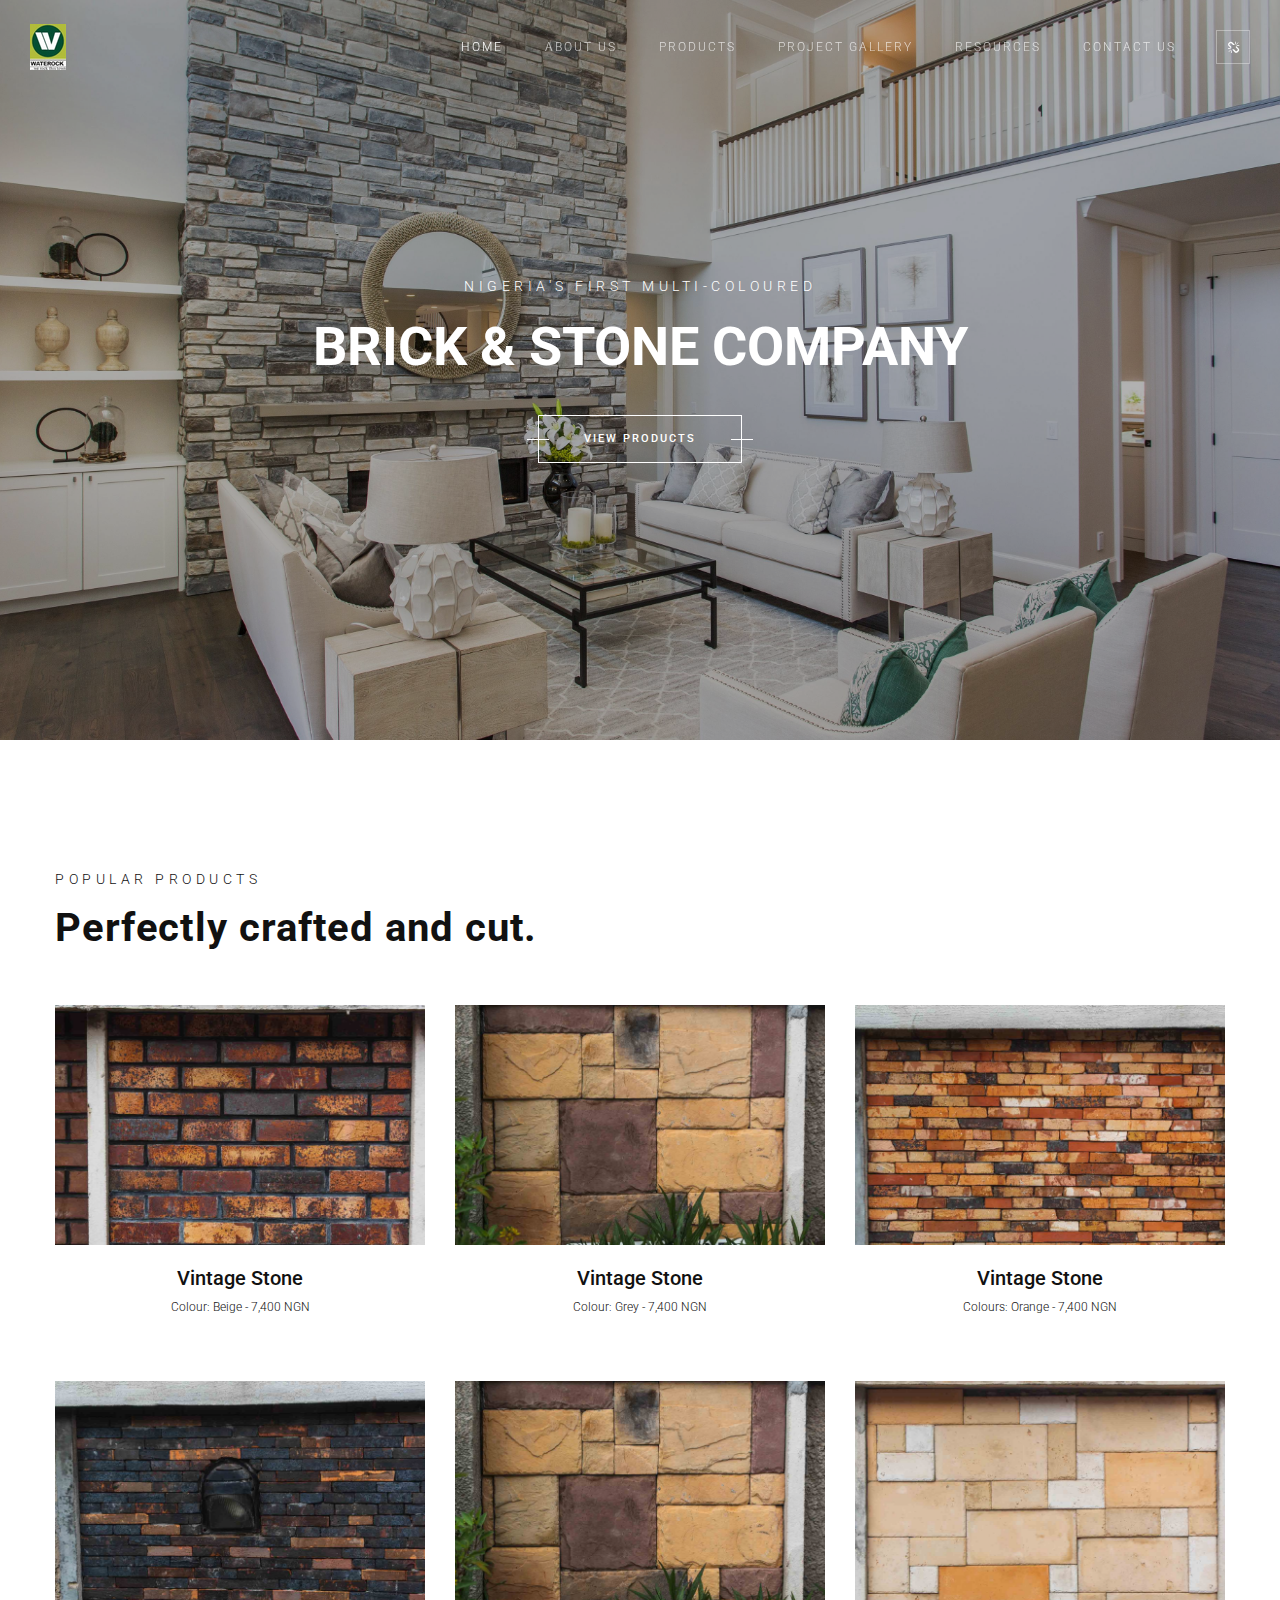
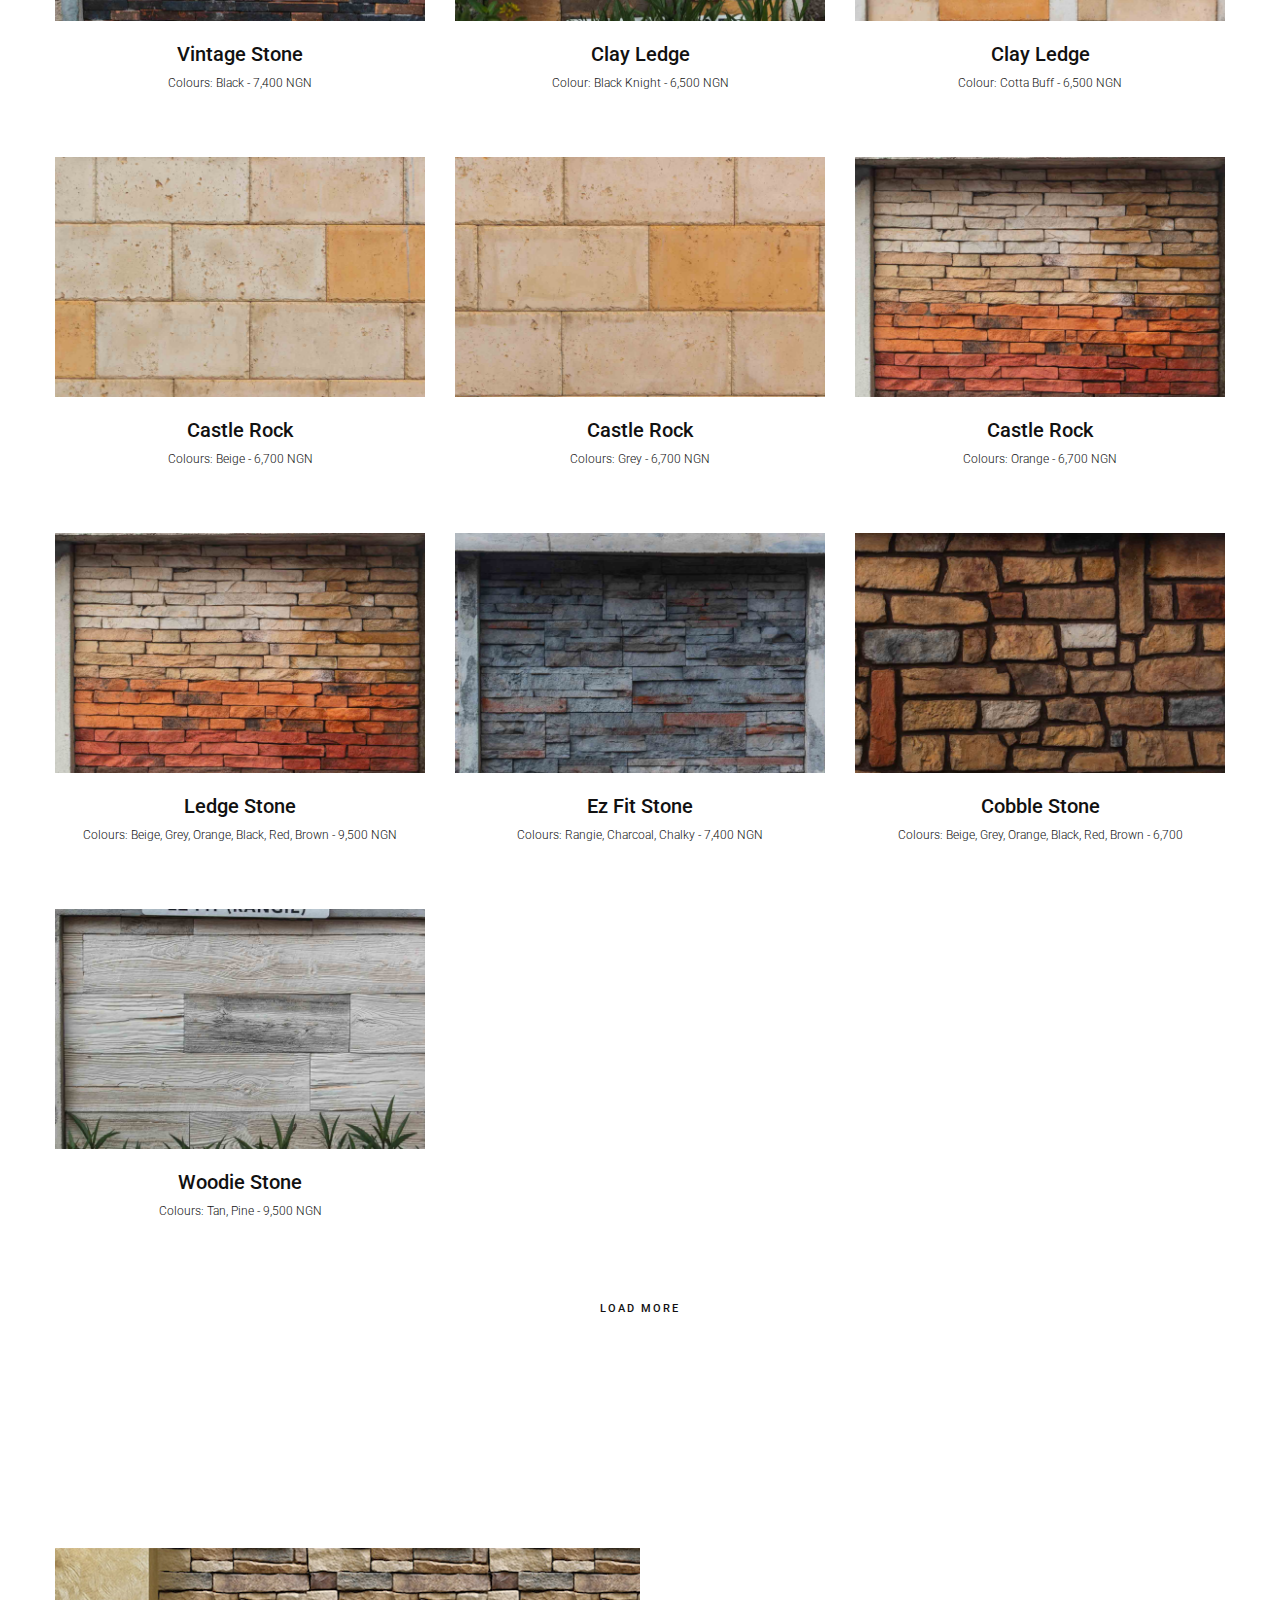
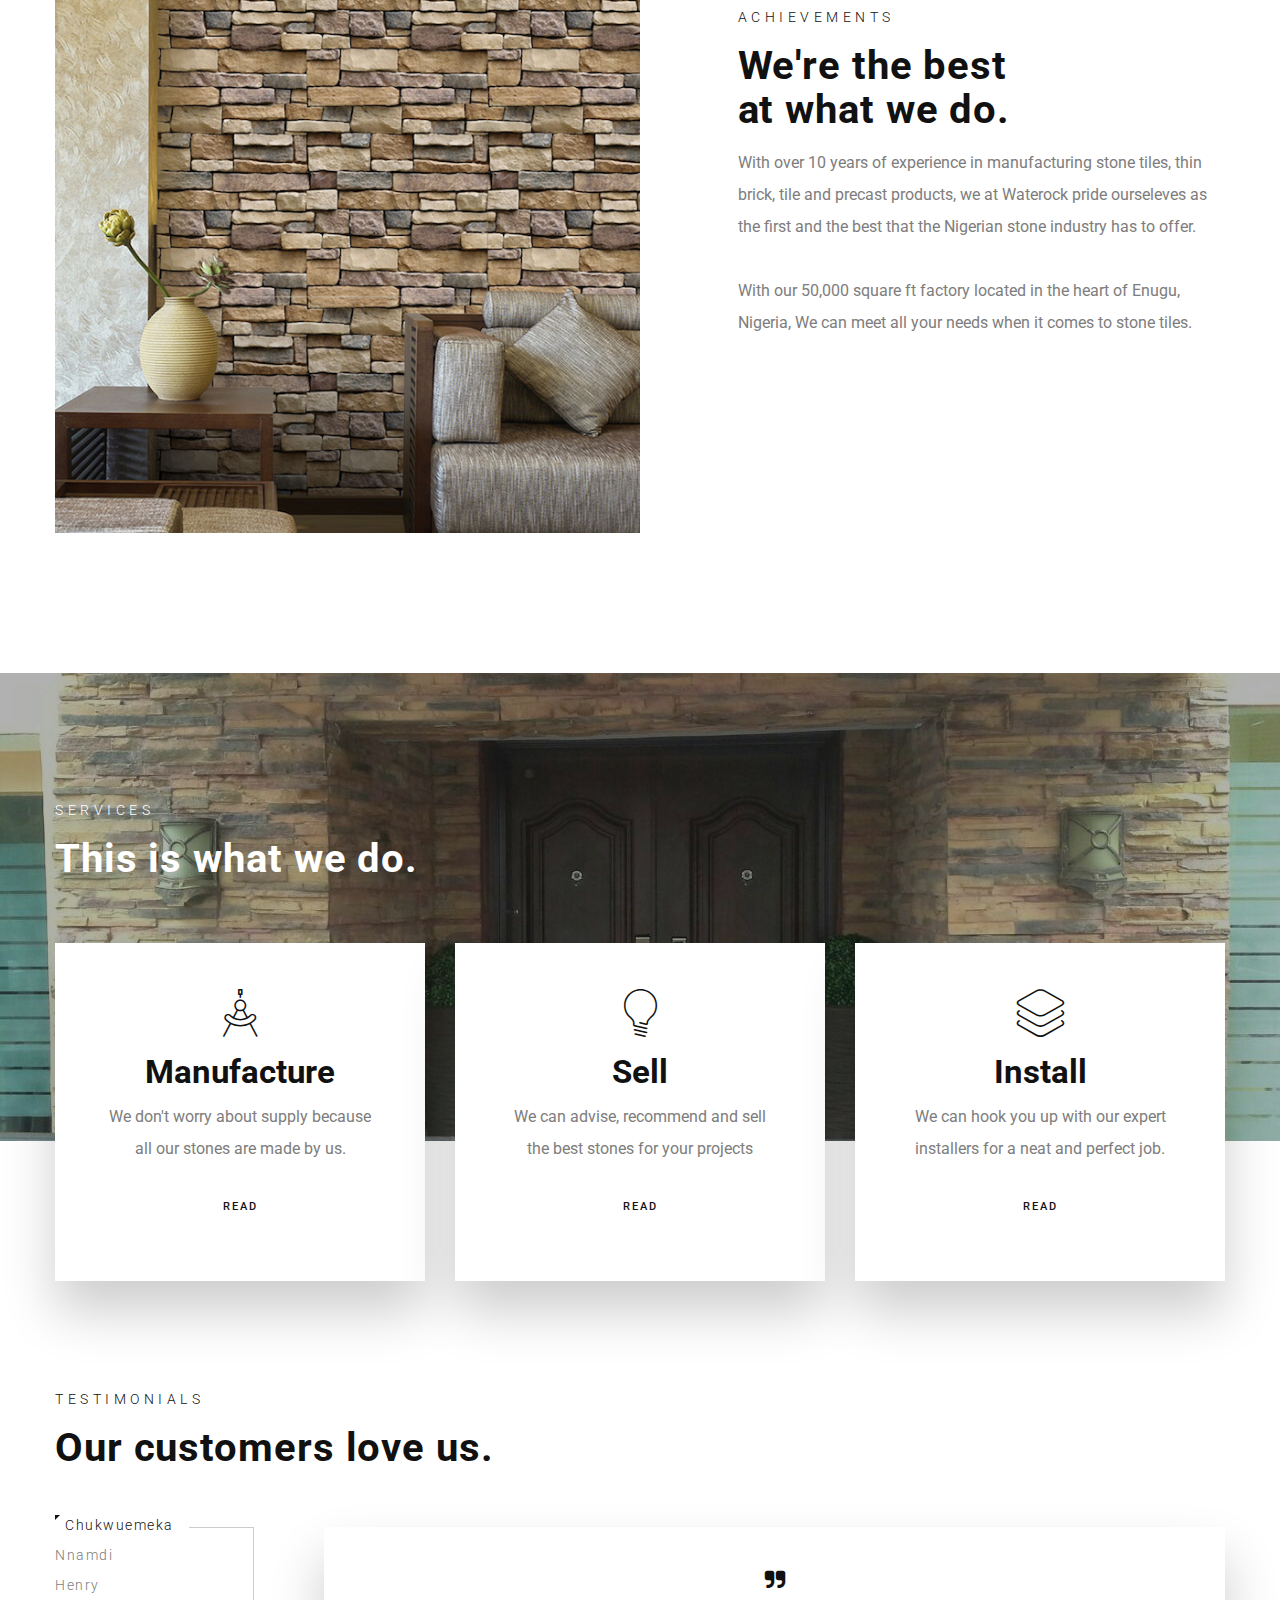
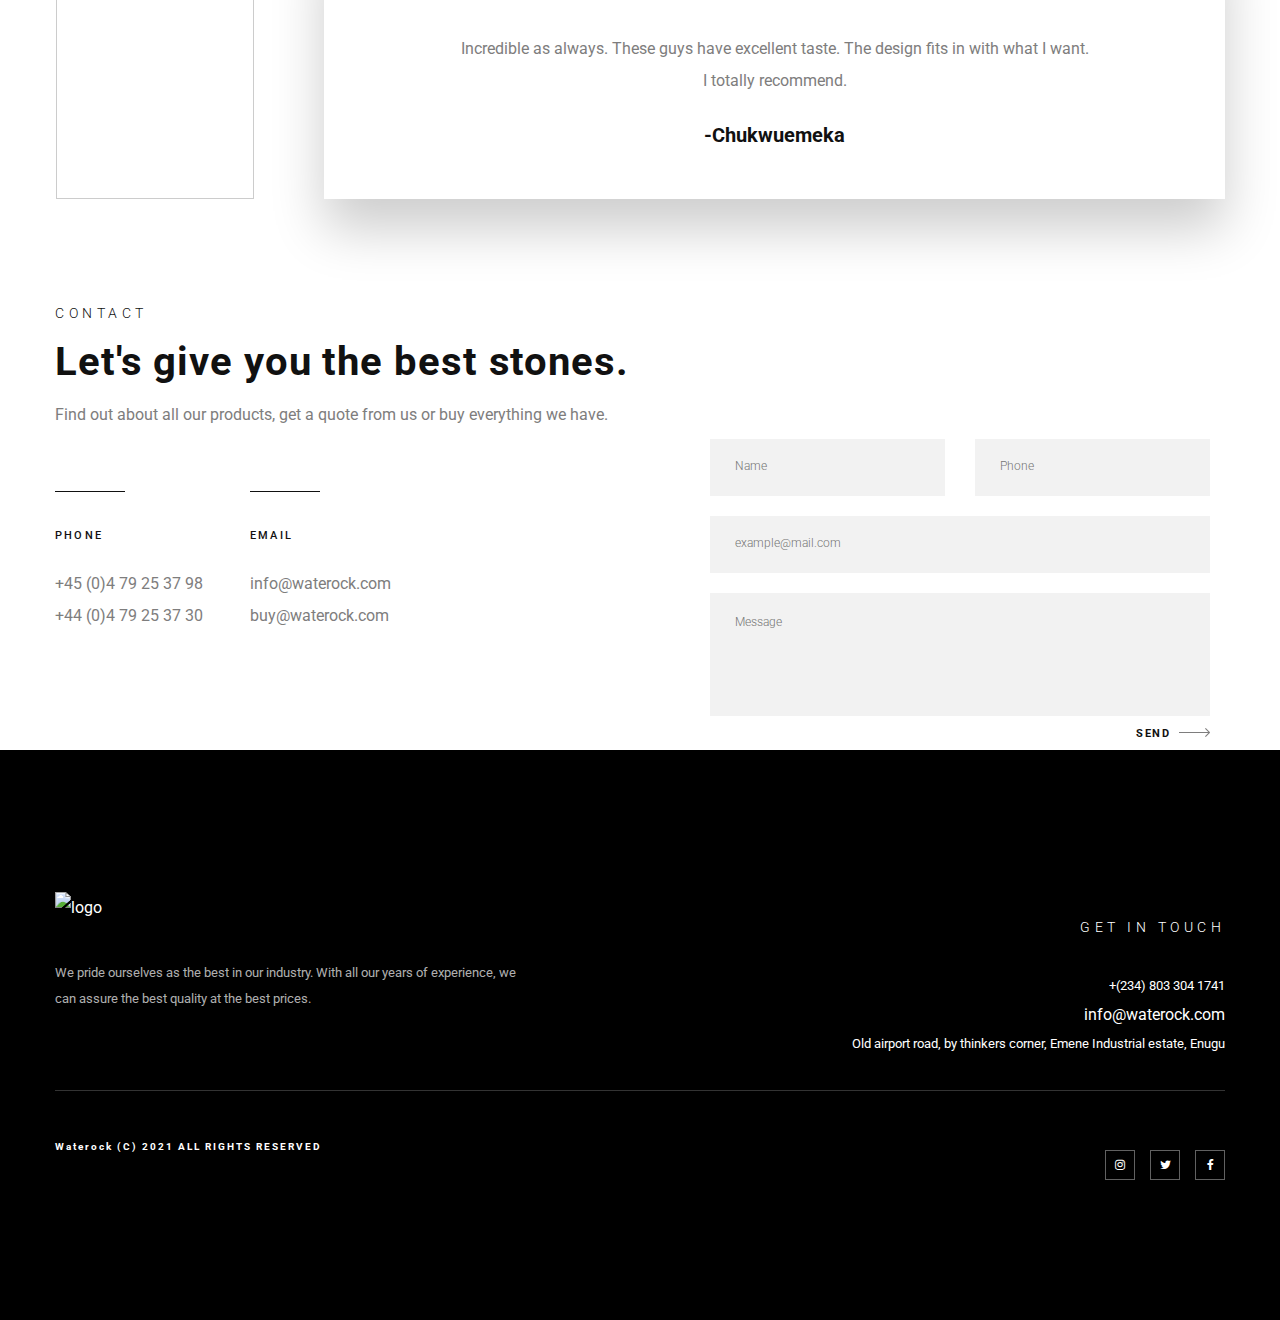
==== commit 50f49444: "for victor" ====
--- a/index.html
+++ b/index.html
@@ -20,22 +20,20 @@
     <link rel="stylesheet" href="css/unit-test.css">
     <link rel="stylesheet" href="css/google_map.min.css">
     <link rel="stylesheet" href="css/style30f4.css?v=3">
-    <link rel="stylesheet" href="css/general.css">
 </head>
 <!--Start of Tawk.to Script-->
 <script type="text/javascript">
-    var Tawk_API = Tawk_API || {}, Tawk_LoadStart = new Date();
-    (function () {
-        var s1 = document.createElement("script"), s0 = document.getElementsByTagName("script")[0];
-        s1.async = true;
-        s1.src = 'https://embed.tawk.to/610a705ad6e7610a49ae8a33/1fc8cdokg';
-        s1.charset = 'UTF-8';
-        s1.setAttribute('crossorigin', '*');
-        s0.parentNode.insertBefore(s1, s0);
+    var Tawk_API=Tawk_API||{}, Tawk_LoadStart=new Date();
+    (function(){
+    var s1=document.createElement("script"),s0=document.getElementsByTagName("script")[0];
+    s1.async=true;
+    s1.src='https://embed.tawk.to/610a705ad6e7610a49ae8a33/1fc8cdokg';
+    s1.charset='UTF-8';
+    s1.setAttribute('crossorigin','*');
+    s0.parentNode.insertBefore(s1,s0);
     })();
-</script>
-<!--End of Tawk.to Script-->
-
+    </script>
+    <!--End of Tawk.to Script-->
 <body>
 
     <div class="prague-loader">
@@ -46,11 +44,8 @@
         </div>
     </div>
 
-    <header class="sticky-menu sticky-mobile-menu contact_header">
-        <p>The number goes here</p>
-    </header>
-    <header id="header_container"
-        class="prague-header simple sticky-menu sticky-mobile-menu light header_container top_header_top">
+
+    <header class="prague-header simple sticky-menu sticky-mobile-menu light ">
 
         <div class="prague-logo">
             <a href="index-2.html">
@@ -132,9 +127,10 @@
     <div class="container-fluid no-padd">
         <div class="row">
             <div class="col-xs-12 padd-only-xs">
-                <div class="container-fluid top-banner no-padd  big vindow-height light slider_container">
+                <div class="container-fluid top-banner no-padd  big vindow-height light">
                     <span class="overlay"></span>
-                    <!-- <img src="img/banner-home.jpeg" class="s-img-switch" alt="banner image"> -->
+                    <img src="img/banner-home.jpeg" class="s-img-switch"
+                        alt="banner image">
                     <div class="content">
                         <div class="prague-svg-animation-text"></div>
                         <div class="subtitle">NIGERIA'S FIRST MULTI-COLOURED</div>
@@ -145,14 +141,10 @@
                     </div>
                     <div class="top-banner-cursor"></div>
                 </div>
-                <div class="banner_footer">
-                    <h3>The Header</h3>
-                    <p>Some text</p>
-                </div>
             </div>
         </div>
     </div>
-    <div class="container no-padd">
+    <div class="container no-padd"> 
         <div class="row-fluid  margin-lg-65t margin-lg-140b margin-sm-70b no-padd">
             <div class="row-fluid  margin-lg-55t margin-sm-20t">
                 <div class="  col-sm-12 no-padd margin-lg-20b margin-xs-40t">
@@ -174,50 +166,109 @@
                                 <div class="portfolio-item-wrapp portfolio-item-paralax js-filter-simple-block">
                                     <div class="portfolio-item">
                                         <div class="project-grid-wrapper">
-                                            <a class="project-grid-item-img-link" href="#" target="_self">
-                                                <div class="project-grid-item-img">
-                                                    <img src="img/culutured-brick.jpeg" class="s-img-switch"
-                                                        alt="seascape-villa image" />
+                                            <a class="project-grid-item-img-link" href="#"
+                                                target="_self">
+                                                <div class="project-grid-item-img">
+                                                    <img src="products/IMG_7635.jpg"
+                                                        class="s-img-switch" alt="seascape-villa image" />
                                                 </div>
                                             </a>
                                             <div class="project-grid-item-content">
                                                 <h4 class="project-grid-item-title">
                                                     <a href="#" target="_self">Vintage Stone</a>
                                                 </h4>
-                                                <div class="project-grid-item-category">Colours: Beige, Grey, Orange,
-                                                    Black - 7,400 NGN</div>
-                                            </div>
-                                        </div>
-                                    </div>
-                                </div>
-                                <div
-                                    class="portfolio-item-wrapp portfolio-item-paralax js-filter-simple-blockcolumn_paralax">
-                                    <div class="portfolio-item">
-                                        <div class="project-grid-wrapper">
-                                            <a class="project-grid-item-img-link" href="#" target="_self">
-                                                <div class="project-grid-item-img">
-                                                    <img src="img/culutured-brick.jpeg" class="s-img-switch"
-                                                        alt="european-lard-station image" />
+                                                <div class="project-grid-item-category">Colour: Beige - 7,400 NGN</div>
+                                            </div>
+                                        </div>
+                                    </div>
+                                </div>
+                                <div class="portfolio-item-wrapp portfolio-item-paralax js-filter-simple-block">
+                                    <div class="portfolio-item">
+                                        <div class="project-grid-wrapper">
+                                            <a class="project-grid-item-img-link" href="#"
+                                                target="_self">
+                                                <div class="project-grid-item-img">
+                                                    <img src="products/IMG_7636.jpg"
+                                                        class="s-img-switch" alt="seascape-villa image" />
+                                                </div>
+                                            </a>
+                                            <div class="project-grid-item-content">
+                                                <h4 class="project-grid-item-title">
+                                                    <a href="#" target="_self">Vintage Stone</a>
+                                                </h4>
+                                                <div class="project-grid-item-category">Colour: Grey - 7,400 NGN</div>
+                                            </div>
+                                        </div>
+                                    </div>
+                                </div>
+                                <div class="portfolio-item-wrapp portfolio-item-paralax js-filter-simple-block">
+                                    <div class="portfolio-item">
+                                        <div class="project-grid-wrapper">
+                                            <a class="project-grid-item-img-link" href="#"
+                                                target="_self">
+                                                <div class="project-grid-item-img">
+                                                    <img src="products/IMG_7637.jpg"
+                                                        class="s-img-switch" alt="seascape-villa image" />
+                                                </div>
+                                            </a>
+                                            <div class="project-grid-item-content">
+                                                <h4 class="project-grid-item-title">
+                                                    <a href="#" target="_self">Vintage Stone</a>
+                                                </h4>
+                                                <div class="project-grid-item-category">Colours: Orange - 7,400 NGN</div>
+                                            </div>
+                                        </div>
+                                    </div>
+                                </div>
+                                <div class="portfolio-item-wrapp portfolio-item-paralax js-filter-simple-block">
+                                    <div class="portfolio-item">
+                                        <div class="project-grid-wrapper">
+                                            <a class="project-grid-item-img-link" href="#"
+                                                target="_self">
+                                                <div class="project-grid-item-img">
+                                                    <img src="products/IMG_7638.jpg"
+                                                        class="s-img-switch" alt="seascape-villa image" />
+                                                </div>
+                                            </a>
+                                            <div class="project-grid-item-content">
+                                                <h4 class="project-grid-item-title">
+                                                    <a href="#" target="_self">Vintage Stone</a>
+                                                </h4>
+                                                <div class="project-grid-item-category">Colours: Black - 7,400 NGN</div>
+                                            </div>
+                                        </div>
+                                    </div>
+                                </div>
+                                <div class="portfolio-item-wrapp portfolio-item-paralax js-filter-simple-blockcolumn_paralax">
+                                    <div class="portfolio-item">
+                                        <div class="project-grid-wrapper">
+                                            <a class="project-grid-item-img-link" href="#"
+                                                target="_self">
+                                                <div class="project-grid-item-img">
+                                                    <img src="products/IMG_7636.jpg"
+                                                        
+                                                        class="s-img-switch" alt="european-lard-station image" />
                                                 </div>
                                             </a>
                                             <div class="project-grid-item-content">
                                                 <h4 class="project-grid-item-title">
                                                     <a href="#" target="_self">Clay Ledge
-                                                    </a>
-                                                </h4>
-                                                <div class="project-grid-item-category">Colour: Black Knight - 6,500 NGN
-                                                </div>
-                                            </div>
-                                        </div>
-                                    </div>
-                                </div>
-                                <div class="portfolio-item-wrapp portfolio-item-paralax js-filter-simple-block">
-                                    <div class="portfolio-item">
-                                        <div class="project-grid-wrapper">
-                                            <a class="project-grid-item-img-link" href="#" target="_self">
-                                                <div class="project-grid-item-img">
-                                                    <img src="img/culutured-brick.jpeg" class="s-img-switch"
-                                                        alt="yabroudi-villa image" />
+                                                        </a>
+                                                </h4>
+                                                <div class="project-grid-item-category">Colour: Black Knight - 6,500 NGN</div>
+                                            </div>
+                                        </div>
+                                    </div>
+                                </div>
+                                <div class="portfolio-item-wrapp portfolio-item-paralax js-filter-simple-block">
+                                    <div class="portfolio-item">
+                                        <div class="project-grid-wrapper">
+                                            <a class="project-grid-item-img-link" href="#"
+                                                target="_self">
+                                                <div class="project-grid-item-img">
+                                                    <img src="products/IMG_7639.jpg"
+                                                        
+                                                        class="s-img-switch" alt="yabroudi-villa image" />
                                                 </div>
                                             </a>
                                             <div class="project-grid-item-content">
@@ -233,114 +284,139 @@
                                 <div class="portfolio-item-wrapp portfolio-item-paralax js-filter-simple-block">
                                     <div class="portfolio-item">
                                         <div class="project-grid-wrapper">
-                                            <a class="project-grid-item-img-link" href="#" target="_self">
-                                                <div class="project-grid-item-img">
-                                                    <img src="img/culutured-brick.jpeg" class="s-img-switch"
-                                                        alt="cultural-complex-centre image" />
+                                            <a class="project-grid-item-img-link" href="#"
+                                                target="_self">
+                                                <div class="project-grid-item-img">
+                                                    <img src="products/IMG_7640.jpg"
+                                                        
+                                                        class="s-img-switch" alt="cultural-complex-centre image" />
                                                 </div>
                                             </a>
                                             <div class="project-grid-item-content">
                                                 <h4 class="project-grid-item-title">
                                                     <a href="#" target="_self">Castle Rock</a>
                                                 </h4>
-                                                <div class="project-grid-item-category">Colours: Beige, Grey, Orange -
-                                                    6,700 NGN</div>
-                                            </div>
-                                        </div>
-                                    </div>
-                                </div>
-                                <div class="portfolio-item-wrapp portfolio-item-paralax js-filter-simple-block">
-                                    <div class="portfolio-item">
-                                        <div class="project-grid-wrapper">
-                                            <a class="project-grid-item-img-link" href="#" target="_self">
-                                                <div class="project-grid-item-img">
-                                                    <img src="img/culutured-brick.jpeg" class="s-img-switch"
-                                                        alt="dalbourne-villa image" />
-                                                </div>
-                                            </a>
-                                            <div class="project-grid-item-content">
-                                                <h4 class="project-grid-item-title"><a href="#" target="_self">Ledge
-                                                        Stone</a>
-                                                </h4>
-                                                <div class="project-grid-item-category">Colours: Beige, Grey, Orange,
-                                                    Black, Red, Brown - 9,500 NGN</div>
-                                            </div>
-                                        </div>
-                                    </div>
-                                </div>
-                                <div class="portfolio-item-wrapp portfolio-item-paralax js-filter-simple-block">
-                                    <div class="portfolio-item">
-                                        <div class="project-grid-wrapper">
-                                            <a class="project-grid-item-img-link" href="#" target="_self">
-                                                <div class="project-grid-item-img">
-                                                    <img src="img/culutured-brick.jpeg" class="s-img-switch"
-                                                        alt="amman-rotana-hotel image" />
-                                                </div>
-                                            </a>
-                                            <div class="project-grid-item-content">
-                                                <h4 class="project-grid-item-title"><a href="#" target="_self">Ez Fit
-                                                        Stone</a>
-                                                </h4>
-                                                <div class="project-grid-item-category">Colours: Rangie, Charcoal,
-                                                    Chalky - 7,400 NGN</div>
-                                            </div>
-                                        </div>
-                                    </div>
-                                </div>
-                                <div class="portfolio-item-wrapp portfolio-item-paralax js-filter-simple-block">
-                                    <div class="portfolio-item">
-                                        <div class="project-grid-wrapper">
-                                            <a class="project-grid-item-img-link" href="#" target="_self">
-                                                <div class="project-grid-item-img">
-                                                    <img src="img/culutured-brick.jpeg"
+                                                <div class="project-grid-item-category">Colours: Beige - 6,700 NGN</div>
+                                            </div>
+                                        </div>
+                                    </div>
+                                </div>
+                                <div class="portfolio-item-wrapp portfolio-item-paralax js-filter-simple-block">
+                                    <div class="portfolio-item">
+                                        <div class="project-grid-wrapper">
+                                            <a class="project-grid-item-img-link" href="#"
+                                                target="_self">
+                                                <div class="project-grid-item-img">
+                                                    <img src="products/IMG_7641.jpg"
+                                                        
+                                                        class="s-img-switch" alt="cultural-complex-centre image" />
+                                                </div>
+                                            </a>
+                                            <div class="project-grid-item-content">
+                                                <h4 class="project-grid-item-title">
+                                                    <a href="#" target="_self">Castle Rock</a>
+                                                </h4>
+                                                <div class="project-grid-item-category">Colours: Grey - 6,700 NGN</div>
+                                            </div>
+                                        </div>
+                                    </div>
+                                </div>
+                                <div class="portfolio-item-wrapp portfolio-item-paralax js-filter-simple-block">
+                                    <div class="portfolio-item">
+                                        <div class="project-grid-wrapper">
+                                            <a class="project-grid-item-img-link" href="#"
+                                                target="_self">
+                                                <div class="project-grid-item-img">
+                                                    <img src="products/IMG_7642.jpg"
+                                                        
+                                                        class="s-img-switch" alt="cultural-complex-centre image" />
+                                                </div>
+                                            </a>
+                                            <div class="project-grid-item-content">
+                                                <h4 class="project-grid-item-title">
+                                                    <a href="#" target="_self">Castle Rock</a>
+                                                </h4>
+                                                <div class="project-grid-item-category">Colours: Orange - 6,700 NGN</div>
+                                            </div>
+                                        </div>
+                                    </div>
+                                </div>
+                                <div class="portfolio-item-wrapp portfolio-item-paralax js-filter-simple-block">
+                                    <div class="portfolio-item">
+                                        <div class="project-grid-wrapper">
+                                            <a class="project-grid-item-img-link" href="#"
+                                                target="_self">
+                                                <div class="project-grid-item-img">
+                                                    <img src="products/IMG_7642.jpg"
+                                                       
+                                                        class="s-img-switch" alt="dalbourne-villa image" />
+                                                </div>
+                                            </a>
+                                            <div class="project-grid-item-content">
+                                                <h4 class="project-grid-item-title"><a href="#"
+                                                        target="_self">Ledge Stone</a>
+                                                </h4>
+                                                <div class="project-grid-item-category">Colours: Beige, Grey, Orange, Black, Red, Brown - 9,500 NGN</div>
+                                            </div>
+                                        </div>
+                                    </div>
+                                </div>
+                                <div class="portfolio-item-wrapp portfolio-item-paralax js-filter-simple-block">
+                                    <div class="portfolio-item">
+                                        <div class="project-grid-wrapper">
+                                            <a class="project-grid-item-img-link" href="#"
+                                                target="_self">
+                                                <div class="project-grid-item-img">
+                                                    <img src="products/IMG_7644.jpg"
+                                                        
+                                                        class="s-img-switch" alt="amman-rotana-hotel image" />
+                                                </div>
+                                            </a>
+                                            <div class="project-grid-item-content">
+                                                <h4 class="project-grid-item-title"><a href="#"
+                                                        target="_self">Ez Fit Stone</a>
+                                                </h4>
+                                                <div class="project-grid-item-category">Colours: Rangie, Charcoal, Chalky - 7,400 NGN</div>
+                                            </div>
+                                        </div>
+                                    </div>
+                                </div>
+                                <div class="portfolio-item-wrapp portfolio-item-paralax js-filter-simple-block">
+                                    <div class="portfolio-item">
+                                        <div class="project-grid-wrapper">
+                                            <a class="project-grid-item-img-link" href="#"
+                                                target="_self">
+                                                <div class="project-grid-item-img">
+                                                    <img src="products/IMG_7646.jpg"
                                                         class="s-img-switch wp-post-image"
                                                         alt="alvar-alto-museum image" />
                                                 </div>
                                             </a>
                                             <div class="project-grid-item-content">
-                                                <h4 class="project-grid-item-title"><a href="#" target="_self">Cobble
-                                                        Stone</a>
-                                                </h4>
-                                                <div class="project-grid-item-category">Colours: Beige, Grey, Orange,
-                                                    Black, Red, Brown - 6,700</div>
-                                            </div>
-                                        </div>
-                                    </div>
-                                </div>
-                                <div class="portfolio-item-wrapp portfolio-item-paralax js-filter-simple-block">
-                                    <div class="portfolio-item">
-                                        <div class="project-grid-wrapper">
-                                            <a class="project-grid-item-img-link" href="#" target="_self">
-                                                <div class="project-grid-item-img">
-                                                    <img src="img/culutured-brick.jpeg" class="s-img-switch"
-                                                        alt="dance-and-music-theatre image" />
-                                                </div>
-                                            </a>
-                                            <div class="project-grid-item-content">
-                                                <h4 class="project-grid-item-title">
-                                                    <a href="dance-and-music-theatre.html" target="_self">Downtown Burnt
-                                                        Clay Bricks</a>
-                                                </h4>
-                                                <div class="project-grid-item-category">Colour: Ebony</div>
-                                            </div>
-                                        </div>
-                                    </div>
-                                </div>
-                                <div class="portfolio-item-wrapp portfolio-item-paralax js-filter-simple-block">
-                                    <div class="portfolio-item">
-                                        <div class="project-grid-wrapper">
-                                            <a class="project-grid-item-img-link" href="#" target="_self">
-                                                <div class="project-grid-item-img">
-                                                    <img src="img/culutured-brick.jpeg" class="s-img-switch"
-                                                        alt="french-embassy image" />
+                                                <h4 class="project-grid-item-title"><a href="#"
+                                                        target="_self">Cobble Stone</a>
+                                                </h4>
+                                                <div class="project-grid-item-category">Colours: Beige, Grey, Orange, Black, Red, Brown - 6,700</div>
+                                            </div>
+                                        </div>
+                                    </div>
+                                </div>
+
+                                <div class="portfolio-item-wrapp portfolio-item-paralax js-filter-simple-block">
+                                    <div class="portfolio-item">
+                                        <div class="project-grid-wrapper">
+                                            <a class="project-grid-item-img-link" href="#"
+                                                target="_self">
+                                                <div class="project-grid-item-img">
+                                                    <img src="products/IMG_7649.jpg"
+                                                        class="s-img-switch" alt="french-embassy image" />
                                                 </div>
                                             </a>
                                             <div class="project-grid-item-content">
                                                 <h4 class="project-grid-item-title">
                                                     <a href="#" target="_self">Woodie Stone</a>
                                                 </h4>
-                                                <div class="project-grid-item-category">Colours: Tan, Pine - 9,500 NGN
-                                                </div>
+                                                <div class="project-grid-item-category">Colours: Tan, Pine - 9,500 NGN</div>
                                             </div>
                                         </div>
                                     </div>
@@ -349,18 +425,18 @@
                                     class="portfolio-item-wrapp portfolio-item-paralax js-filter-simple-block button-hide">
                                     <div class="portfolio-item">
                                         <div class="project-grid-wrapper">
-                                            <a class="project-grid-item-img-link" href="#" target="_self">
-                                                <div class="project-grid-item-img">
-                                                    <img src="img/culutured-brick.jpeg" class="s-img-switch"
-                                                        alt="amman-hotel image" />
+                                            <a class="project-grid-item-img-link" href="#"
+                                                target="_self">
+                                                <div class="project-grid-item-img">
+                                                    <img src="products/IMG_7650.jpg"
+                                                        class="s-img-switch" alt="amman-hotel image" />
                                                 </div>
                                             </a>
                                             <div class="project-grid-item-content">
                                                 <h4 class="project-grid-item-title">
                                                     <a href="#" target="_self">Tee Dee</a>
                                                 </h4>
-                                                <div class="project-grid-item-category">Colours: Beige, Grey - 7,400 NGN
-                                                </div>
+                                                <div class="project-grid-item-category">Colours: Beige, Grey - 7,400 NGN</div>
                                             </div>
                                         </div>
                                     </div>
@@ -369,18 +445,18 @@
                                     class="portfolio-item-wrapp portfolio-item-paralax js-filter-simple-block button-hide">
                                     <div class="portfolio-item">
                                         <div class="project-grid-wrapper">
-                                            <a class="project-grid-item-img-link" href="#" target="_self">
-                                                <div class="project-grid-item-img">
-                                                    <img src="img/culutured-brick.jpeg" class="s-img-switch"
-                                                        alt="amman-hotel image" />
+                                            <a class="project-grid-item-img-link" href="#"
+                                                target="_self">
+                                                <div class="project-grid-item-img">
+                                                    <img src="products/IMG_7652.jpg"
+                                                        class="s-img-switch" alt="amman-hotel image" />
                                                 </div>
                                             </a>
                                             <div class="project-grid-item-content">
                                                 <h4 class="project-grid-item-title">
                                                     <a href="#" target="_self">Big Split & King Castle</a>
                                                 </h4>
-                                                <div class="project-grid-item-category">Colours: Beige, Grey - 7,400
-                                                </div>
+                                                <div class="project-grid-item-category">Colours: Beige, Grey - 7,400</div>
                                             </div>
                                         </div>
                                     </div>
@@ -416,27 +492,25 @@
                         <h2 class="title">We're the best<br />
                             at what we do.</h2>
                         <div class="content padding-xs-40b">
-                            <p>With over 10 years of experience in manufacturing stone tiles, thin brick, tile and
-                                precast products,
-                                we at Waterock pride ourseleves as the first and the best that the Nigerian stone
-                                industry has to offer.</p>
-                            <p>With our 50,000 square ft factory located in the heart of Enugu, Nigeria, We can meet all
-                                your needs when it comes to stone tiles.</p>
-                        </div>
-                    </div>
-                </div>
-            </div>
-        </div>
-
+                            <p>With over 10 years of experience in manufacturing stone tiles, thin brick, tile and precast products, 
+                                we at Waterock pride ourseleves as the first and the best that the Nigerian stone industry has to offer.</p>
+                            <p>With our 50,000 square ft factory located in the heart of Enugu,  Nigeria, We can meet all your needs when it comes to stone tiles.</p>
+                        </div>
+                    </div>
+                </div>
+            </div>
+        </div>
+        
     </div>
-
+    
     <div class="row-fluid row-no-padding">
         <div class="no-padd col-sm-12 ">
             <div class="column-inner ">
                 <div class="prague-shortcode-parent ">
                     <div class="prague-shortcode-parent-img">
                         <span class="overlay"></span>
-                        <img src="img/services-main.jpeg" class="s-img-switch" alt="middle-banner image" />
+                        <img src="img/services-main.jpeg" 
+                            class="s-img-switch" alt="middle-banner image" />
                     </div>
                     <div class="prague-shortcode-content-wrapp">
                         <div class="prague-shortcode-heading  light left">
@@ -453,8 +527,7 @@
                                             <span class="services-item-icon icon-circle-compass"></span>
                                             <h3 class="services-item-title">Manufacture</h3>
                                             <div class="services-item-description">
-                                                <p>We don't worry about supply because all our stones are made by us.
-                                                </p>
+                                                <p>We don't worry about supply because all our stones are made by us.</p>
                                             </div>
                                             <a href="manufacturing.html" class="prague-services-link a-btn-2 creative"
                                                 target="_self">
@@ -469,8 +542,7 @@
                                             <span class="services-item-icon icon-lightbulb"></span>
                                             <h3 class="services-item-title">Sell</h3>
                                             <div class="services-item-description">
-                                                <p>We can advise, recommend and sell the best stones for your projects
-                                                </p>
+                                                <p>We can advise, recommend and sell the best stones for your projects</p>
                                             </div>
                                             <a href="sell.html" class="prague-services-link a-btn-2 creative"
                                                 target="_self">
@@ -485,8 +557,7 @@
                                             <span class="services-item-icon icon-layers"></span>
                                             <h3 class="services-item-title">Install</h3>
                                             <div class="services-item-description">
-                                                <p>We can hook you up with our expert installers for a neat and perfect
-                                                    job.</p>
+                                                <p>We can hook you up with our expert installers for a neat and perfect job.</p>
                                             </div>
                                             <a href="install.html" class="prague-services-link a-btn-2 creative"
                                                 target="_self">
@@ -527,8 +598,7 @@
                             <div class="testimonials-item">
                                 <span class="testimonials-icon fa fa fa-quote-right"></span>
                                 <blockquote class="testimonials-description">
-                                    <p>Incredible as always. These guys have excellent taste. The design fits in with
-                                        what I want. I totally recommend.</p>
+                                    <p>Incredible as always. These guys have excellent taste. The design fits in with what I want. I totally recommend.</p>
                                 </blockquote>
                                 <h4 class="testimonials-author">Chukwuemeka</h4>
                             </div>
@@ -537,8 +607,7 @@
                             <div class="testimonials-item">
                                 <span class="testimonials-icon fa fa fa-quote-right"></span>
                                 <blockquote class="testimonials-description">
-                                    <p>I honestly don't think you will find better products than this in the Nigerian
-                                        market. The people at waterock know what they're doing</p>
+                                    <p>I honestly don't think you will find better products than this in the Nigerian market. The people at waterock know what they're doing</p>
                                 </blockquote>
                                 <h4 class="testimonials-author">Nnamdi</h4>
                             </div>
@@ -547,8 +616,7 @@
                             <div class="testimonials-item">
                                 <span class="testimonials-icon fa fa fa-quote-right"></span>
                                 <blockquote class="testimonials-description">
-                                    <p>Stones with a touch of class. I can promise that you won't regret buying from
-                                        them</p>
+                                    <p>Stones with a touch of class. I can promise that you won't regret buying from them</p>
                                 </blockquote>
                                 <h4 class="testimonials-author">Henry</h4>
                             </div>
@@ -592,14 +660,12 @@
                             <div class="address-block-outer">
                                 <span class="separator"></span>
                                 <h4 class="address-title">EMAIL</h4>
-                                <p><a
-                                        href="https://w5.foxdsgn.com/cdn-cgi/l/email-protection#2050524147554560494e464f0e434f4d"><span>
-                                            info@waterock.com
-                                        </span></a><br />
-                                    <a
-                                        href="https://w5.foxdsgn.com/cdn-cgi/l/email-protection#2050524147554560494e464f0e434f4d"><span>
-                                            buy@waterock.com
-                                        </span></a>
+                                <p><a href="https://w5.foxdsgn.com/cdn-cgi/l/email-protection#2050524147554560494e464f0e434f4d"><span>
+                                    info@waterock.com
+                                </span></a><br />
+                                <a href="https://w5.foxdsgn.com/cdn-cgi/l/email-protection#2050524147554560494e464f0e434f4d"><span>
+                                    buy@waterock.com
+                                </span></a>
                                 </p>
                             </div>
                         </div>
@@ -677,7 +743,8 @@
 
 
     <footer class="prague-footer default">
-        <img src="#" data-lazy-src="img/banner-main.jpeg" class="s-img-switch" alt="footer banner" />
+        <img src="#" data-lazy-src="img/banner-main.jpeg" class="s-img-switch"
+            alt="footer banner" />
         <div class="footer-content-outer">
             <div class="footer-top-content">
                 <div class="prague-footer-main-block">
@@ -687,7 +754,7 @@
                                 alt="logo" /> </a>
                     </div>
                     <div class="footer-main-content">
-                        <p>We pride ourselves as the best in our industry.
+                        <p>We pride ourselves as the best in our industry. 
                             With all our years of experience, we can assure the best quality
                             at the best prices.
                         </p>
@@ -698,8 +765,8 @@
                     <div class="footer-info-block-content">
                         <p><a href="tel:+7(885)5896985">+(234) 803 304 1741</a></p>
                         <p><a href="https://w5.foxdsgn.com/cdn-cgi/l/email-protection#2050524147554560494e464f0e434f4d"><span>
-                                    info@waterock.com
-                                </span></a>
+                            info@waterock.com
+                        </span></a>
                         </p>
                         <p>Old airport road, by thinkers corner, Emene Industrial estate, Enugu</p>
                     </div>
@@ -720,7 +787,7 @@
                         </li>
                         <li>
                             <a target="_blank" href="#>
-                                <i aria-hidden=" true" class="fa fa-twitter"></i>
+                                <i aria-hidden="true" class="fa fa-twitter"></i>
                             </a>
                         </li>
                         <li>
@@ -741,7 +808,6 @@
     <script src="js/hammer.min.js"></script>
     <script src="js/foxlazy.min.js"></script>
     <script src="js/all.js"></script>
-    <script src="js/homeHeader.js"></script>
 </body>
 
 
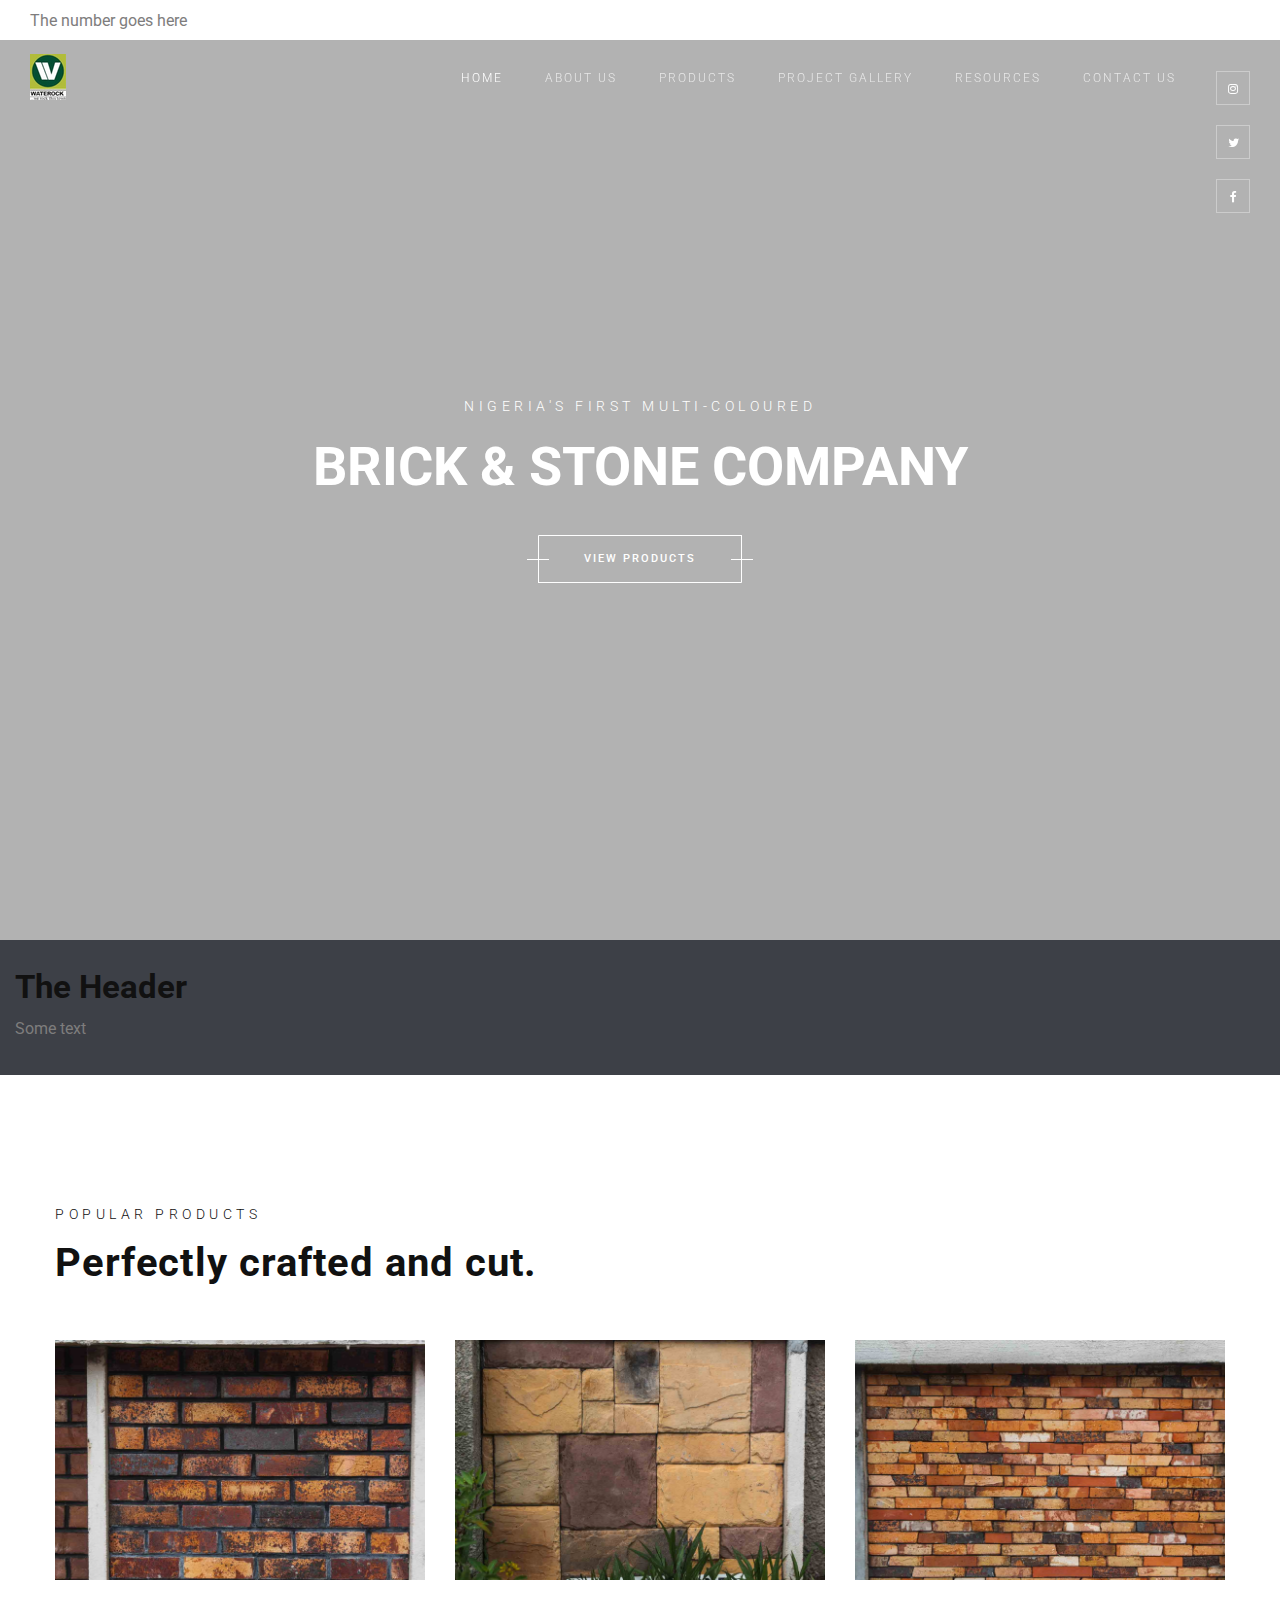
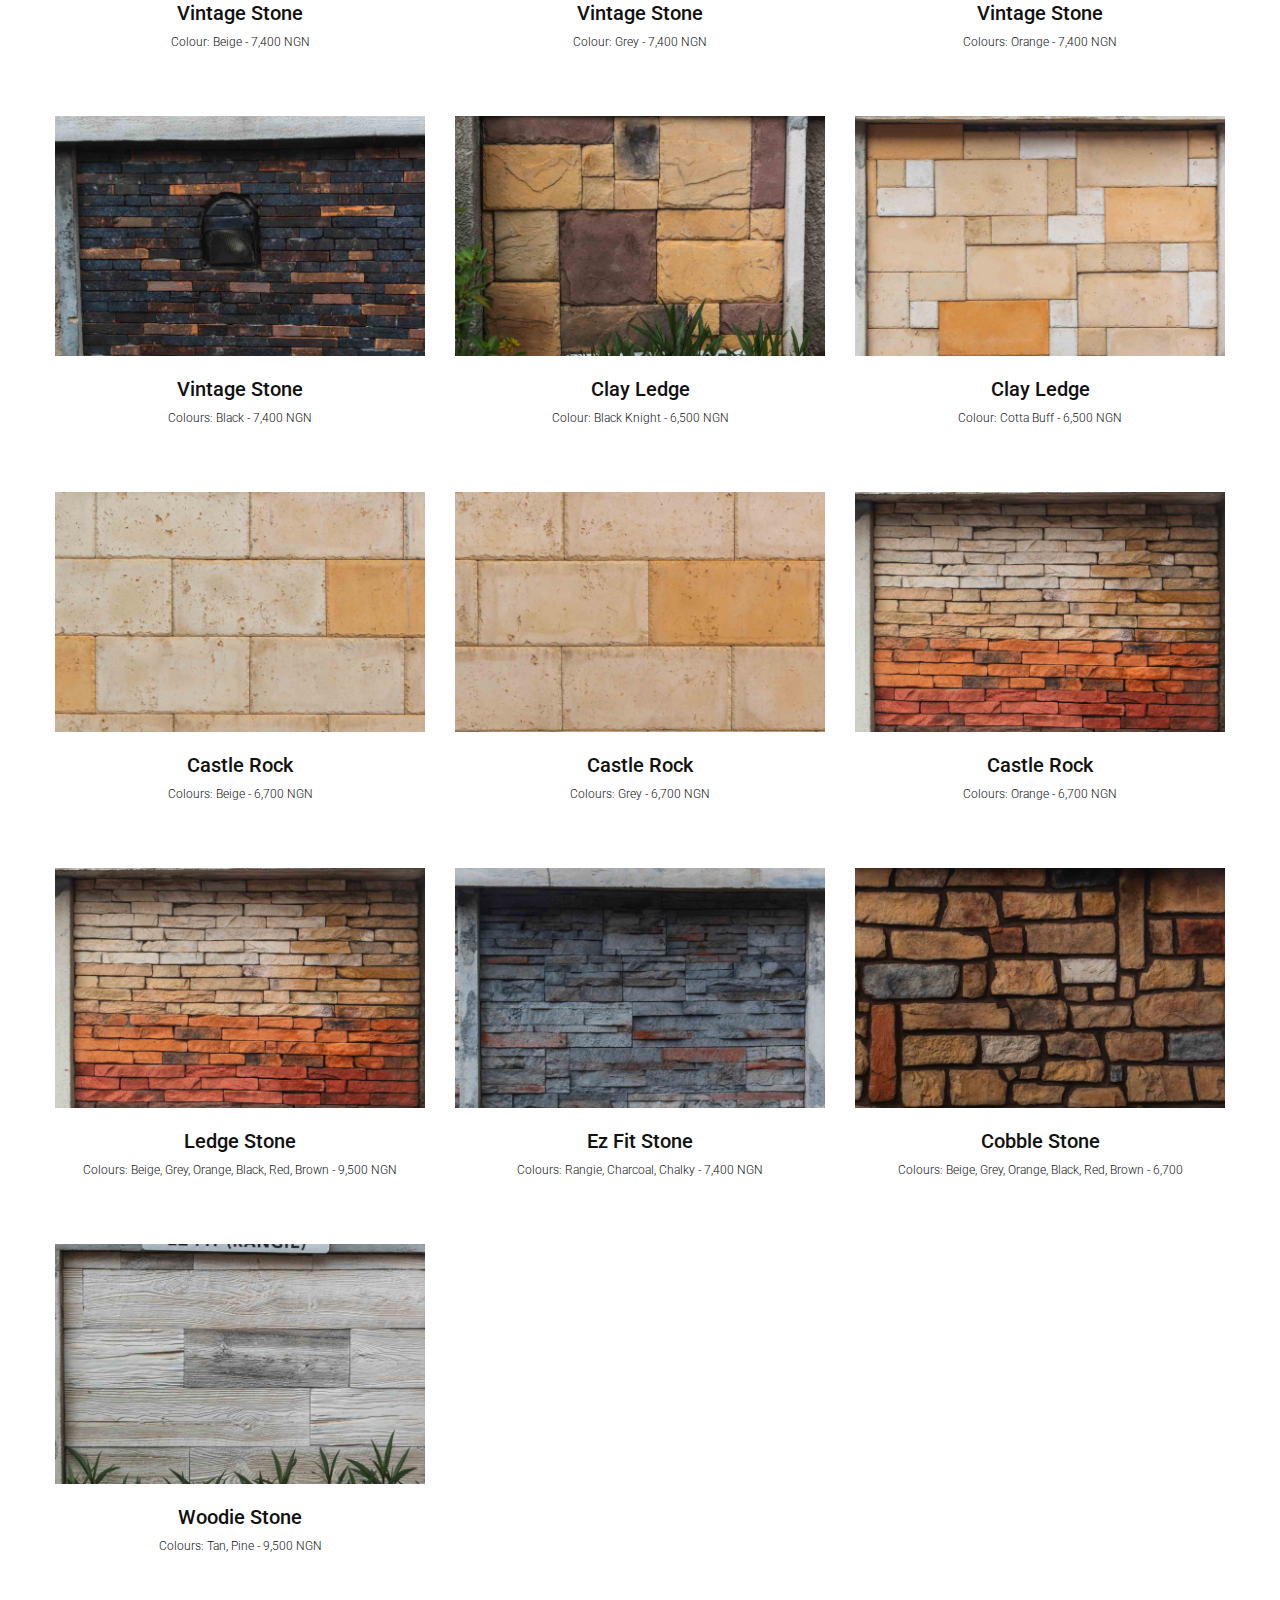
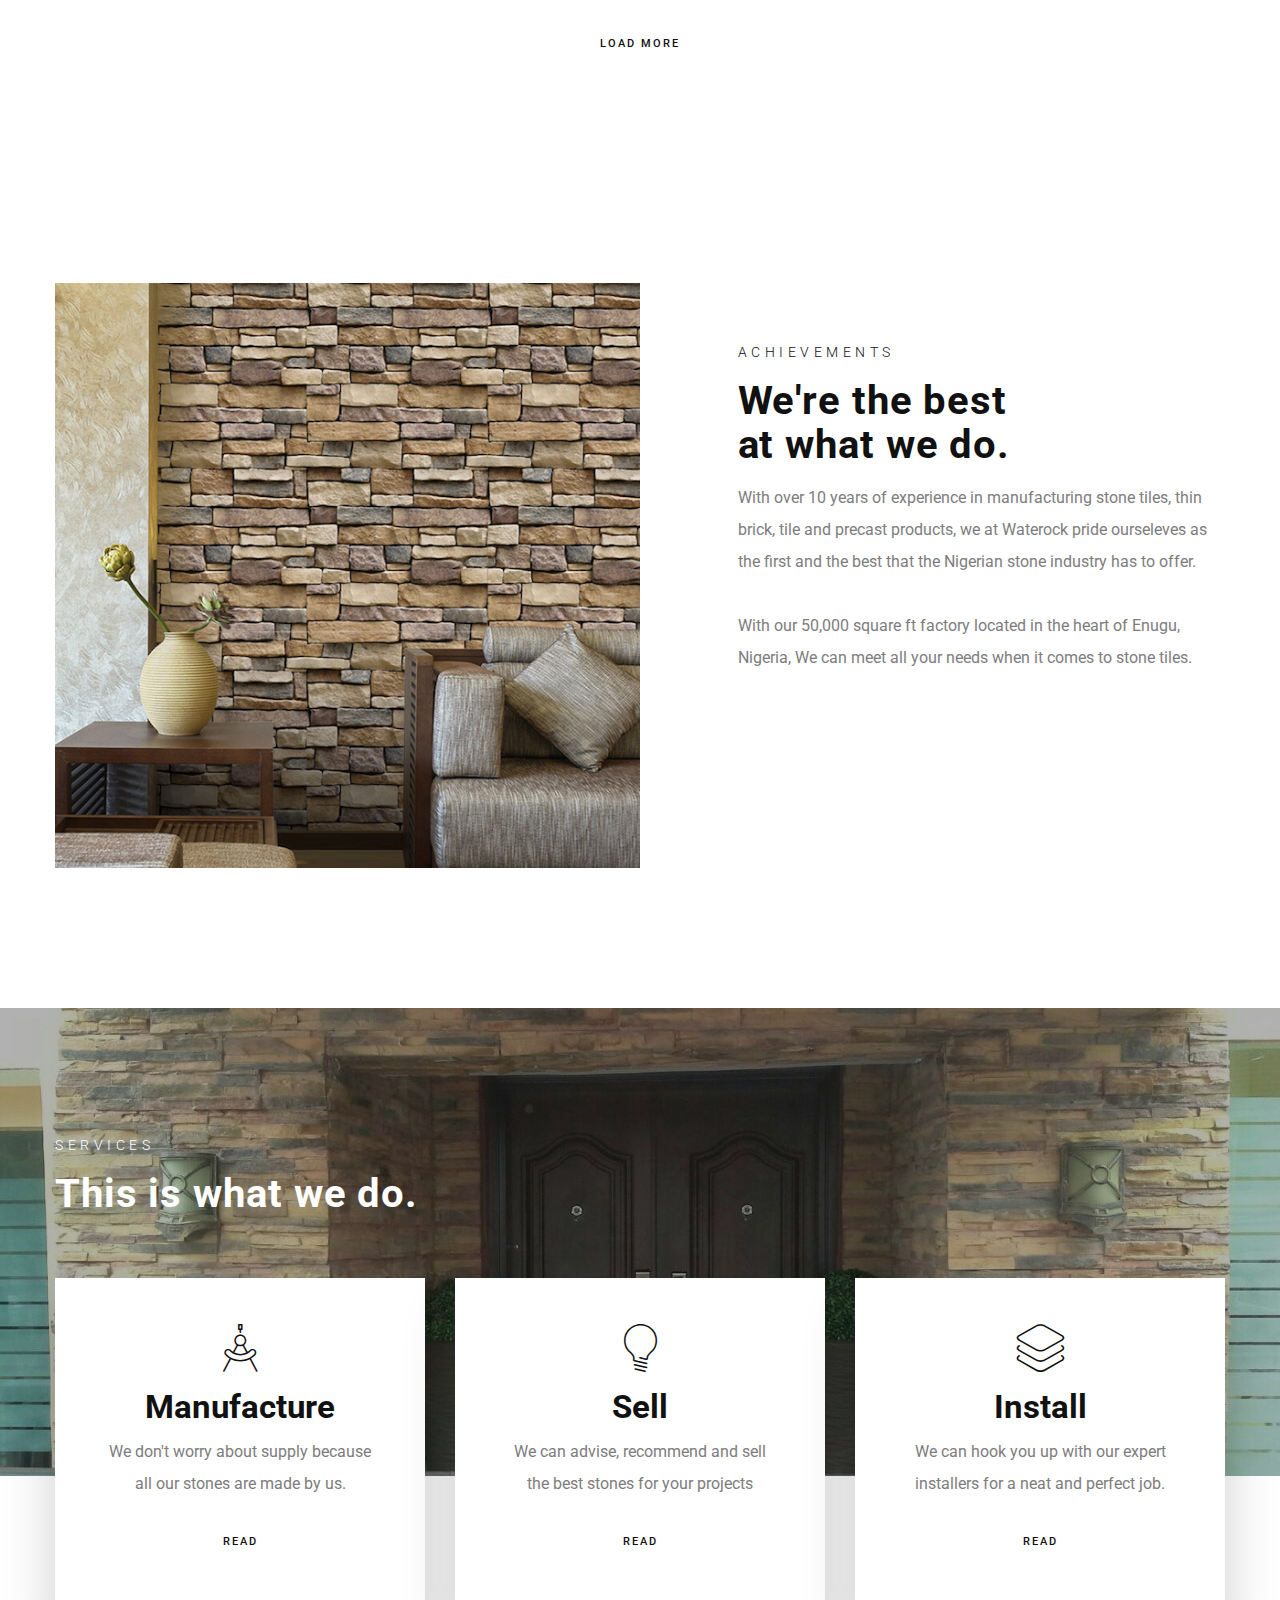
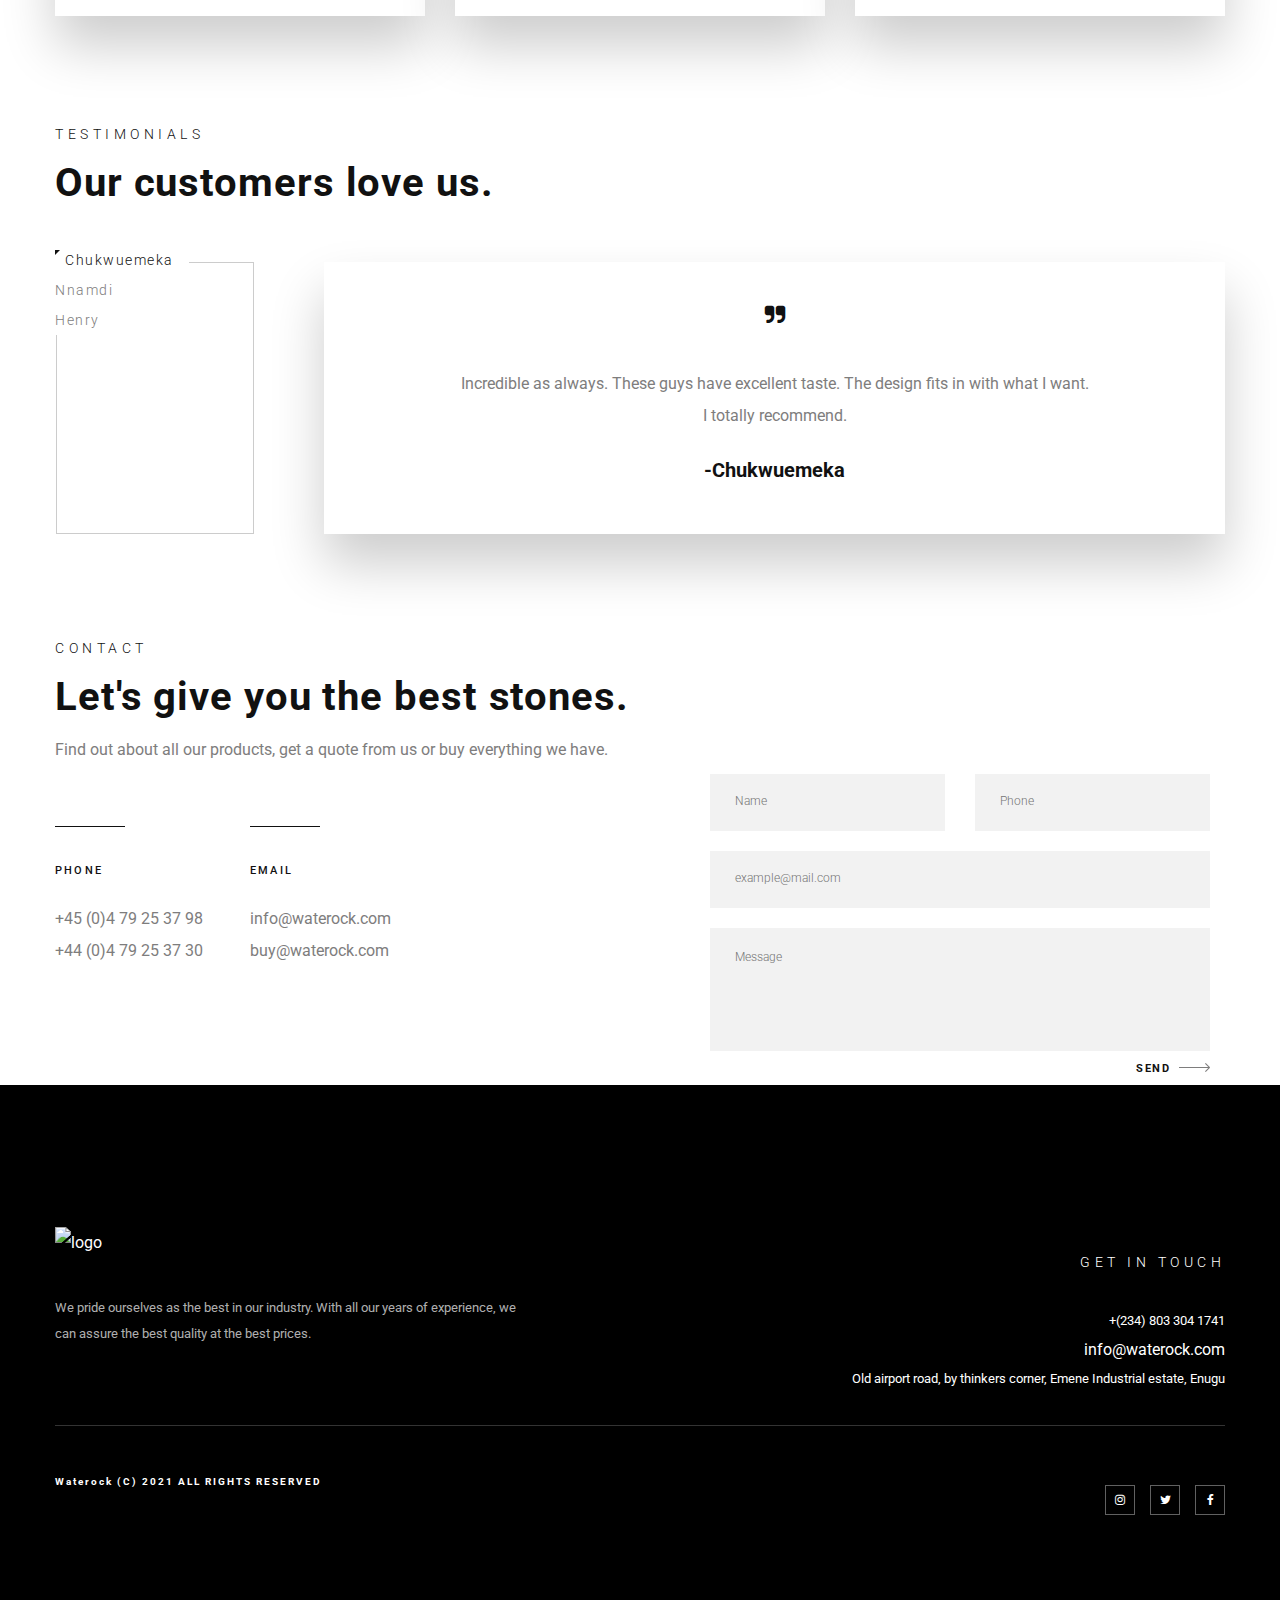
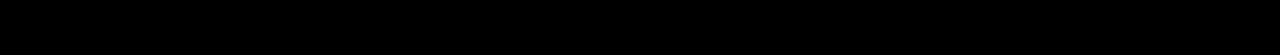
==== commit 1a94230b: "updates" ====
--- a/index.html
+++ b/index.html
@@ -20,20 +20,22 @@
     <link rel="stylesheet" href="css/unit-test.css">
     <link rel="stylesheet" href="css/google_map.min.css">
     <link rel="stylesheet" href="css/style30f4.css?v=3">
+    <link rel="stylesheet" href="css/general-container.css">
 </head>
 <!--Start of Tawk.to Script-->
 <script type="text/javascript">
-    var Tawk_API=Tawk_API||{}, Tawk_LoadStart=new Date();
-    (function(){
-    var s1=document.createElement("script"),s0=document.getElementsByTagName("script")[0];
-    s1.async=true;
-    s1.src='https://embed.tawk.to/610a705ad6e7610a49ae8a33/1fc8cdokg';
-    s1.charset='UTF-8';
-    s1.setAttribute('crossorigin','*');
-    s0.parentNode.insertBefore(s1,s0);
+    var Tawk_API = Tawk_API || {}, Tawk_LoadStart = new Date();
+    (function () {
+        var s1 = document.createElement("script"), s0 = document.getElementsByTagName("script")[0];
+        s1.async = true;
+        s1.src = 'https://embed.tawk.to/610a705ad6e7610a49ae8a33/1fc8cdokg';
+        s1.charset = 'UTF-8';
+        s1.setAttribute('crossorigin', '*');
+        s0.parentNode.insertBefore(s1, s0);
     })();
-    </script>
-    <!--End of Tawk.to Script-->
+</script>
+<!--End of Tawk.to Script-->
+
 <body>
 
     <div class="prague-loader">
@@ -44,8 +46,12 @@
         </div>
     </div>
 
-
-    <header class="prague-header simple sticky-menu sticky-mobile-menu light ">
+    <header class="sticky-menu sticky-mobile-menu contact_header">
+        <p>The number goes here</p>
+    </header>
+
+    <header id="header_container"
+        class="prague-header simple sticky-menu sticky-mobile-menu position_setting light top_header_top">
 
         <div class="prague-logo">
             <a href="index-2.html">
@@ -98,22 +104,22 @@
 
 
             <div class="prague-social-nav">
-                <a href="#">
+                <!-- <a href="#">
                     <i class="fa fa-chain-broken" aria-hidden="true"></i>
-                </a>
-                <ul class="social-content">
+                </a> -->
+                <ul class="socials">
                     <li>
-                        <a target="_blank" href="#">
+                        <a href="#">
                             <i aria-hidden="true" class="fa fa-instagram"></i>
                         </a>
                     </li>
                     <li>
-                        <a target="_blank" href="#">
+                        <a href="#">
                             <i aria-hidden="true" class="fa fa-twitter"></i>
                         </a>
                     </li>
                     <li>
-                        <a target="_blank" href="#">
+                        <a href="#">
                             <i aria-hidden="true" class="fa fa-facebook"></i>
                         </a>
                     </li>
@@ -127,10 +133,8 @@
     <div class="container-fluid no-padd">
         <div class="row">
             <div class="col-xs-12 padd-only-xs">
-                <div class="container-fluid top-banner no-padd  big vindow-height light">
+                <div class="container-fluid top-banner no-padd  big vindow-height light slider_container">
                     <span class="overlay"></span>
-                    <img src="img/banner-home.jpeg" class="s-img-switch"
-                        alt="banner image">
                     <div class="content">
                         <div class="prague-svg-animation-text"></div>
                         <div class="subtitle">NIGERIA'S FIRST MULTI-COLOURED</div>
@@ -141,10 +145,14 @@
                     </div>
                     <div class="top-banner-cursor"></div>
                 </div>
+                <div class="banner_footer">
+                    <h3>The Header</h3>
+                    <p>Some text</p>
+                </div>
             </div>
         </div>
     </div>
-    <div class="container no-padd"> 
+    <div class="container no-padd">
         <div class="row-fluid  margin-lg-65t margin-lg-140b margin-sm-70b no-padd">
             <div class="row-fluid  margin-lg-55t margin-sm-20t">
                 <div class="  col-sm-12 no-padd margin-lg-20b margin-xs-40t">
@@ -166,11 +174,10 @@
                                 <div class="portfolio-item-wrapp portfolio-item-paralax js-filter-simple-block">
                                     <div class="portfolio-item">
                                         <div class="project-grid-wrapper">
-                                            <a class="project-grid-item-img-link" href="#"
-                                                target="_self">
-                                                <div class="project-grid-item-img">
-                                                    <img src="products/IMG_7635.jpg"
-                                                        class="s-img-switch" alt="seascape-villa image" />
+                                            <a class="project-grid-item-img-link" href="#" target="_self">
+                                                <div class="project-grid-item-img">
+                                                    <img src="products/IMG_7635.jpg" class="s-img-switch"
+                                                        alt="seascape-villa image" />
                                                 </div>
                                             </a>
                                             <div class="project-grid-item-content">
@@ -185,11 +192,10 @@
                                 <div class="portfolio-item-wrapp portfolio-item-paralax js-filter-simple-block">
                                     <div class="portfolio-item">
                                         <div class="project-grid-wrapper">
-                                            <a class="project-grid-item-img-link" href="#"
-                                                target="_self">
-                                                <div class="project-grid-item-img">
-                                                    <img src="products/IMG_7636.jpg"
-                                                        class="s-img-switch" alt="seascape-villa image" />
+                                            <a class="project-grid-item-img-link" href="#" target="_self">
+                                                <div class="project-grid-item-img">
+                                                    <img src="products/IMG_7636.jpg" class="s-img-switch"
+                                                        alt="seascape-villa image" />
                                                 </div>
                                             </a>
                                             <div class="project-grid-item-content">
@@ -204,30 +210,29 @@
                                 <div class="portfolio-item-wrapp portfolio-item-paralax js-filter-simple-block">
                                     <div class="portfolio-item">
                                         <div class="project-grid-wrapper">
-                                            <a class="project-grid-item-img-link" href="#"
-                                                target="_self">
-                                                <div class="project-grid-item-img">
-                                                    <img src="products/IMG_7637.jpg"
-                                                        class="s-img-switch" alt="seascape-villa image" />
+                                            <a class="project-grid-item-img-link" href="#" target="_self">
+                                                <div class="project-grid-item-img">
+                                                    <img src="products/IMG_7637.jpg" class="s-img-switch"
+                                                        alt="seascape-villa image" />
                                                 </div>
                                             </a>
                                             <div class="project-grid-item-content">
                                                 <h4 class="project-grid-item-title">
                                                     <a href="#" target="_self">Vintage Stone</a>
                                                 </h4>
-                                                <div class="project-grid-item-category">Colours: Orange - 7,400 NGN</div>
-                                            </div>
-                                        </div>
-                                    </div>
-                                </div>
-                                <div class="portfolio-item-wrapp portfolio-item-paralax js-filter-simple-block">
-                                    <div class="portfolio-item">
-                                        <div class="project-grid-wrapper">
-                                            <a class="project-grid-item-img-link" href="#"
-                                                target="_self">
-                                                <div class="project-grid-item-img">
-                                                    <img src="products/IMG_7638.jpg"
-                                                        class="s-img-switch" alt="seascape-villa image" />
+                                                <div class="project-grid-item-category">Colours: Orange - 7,400 NGN
+                                                </div>
+                                            </div>
+                                        </div>
+                                    </div>
+                                </div>
+                                <div class="portfolio-item-wrapp portfolio-item-paralax js-filter-simple-block">
+                                    <div class="portfolio-item">
+                                        <div class="project-grid-wrapper">
+                                            <a class="project-grid-item-img-link" href="#" target="_self">
+                                                <div class="project-grid-item-img">
+                                                    <img src="products/IMG_7638.jpg" class="s-img-switch"
+                                                        alt="seascape-villa image" />
                                                 </div>
                                             </a>
                                             <div class="project-grid-item-content">
@@ -239,36 +244,34 @@
                                         </div>
                                     </div>
                                 </div>
-                                <div class="portfolio-item-wrapp portfolio-item-paralax js-filter-simple-blockcolumn_paralax">
-                                    <div class="portfolio-item">
-                                        <div class="project-grid-wrapper">
-                                            <a class="project-grid-item-img-link" href="#"
-                                                target="_self">
-                                                <div class="project-grid-item-img">
-                                                    <img src="products/IMG_7636.jpg"
-                                                        
-                                                        class="s-img-switch" alt="european-lard-station image" />
+                                <div
+                                    class="portfolio-item-wrapp portfolio-item-paralax js-filter-simple-blockcolumn_paralax">
+                                    <div class="portfolio-item">
+                                        <div class="project-grid-wrapper">
+                                            <a class="project-grid-item-img-link" href="#" target="_self">
+                                                <div class="project-grid-item-img">
+                                                    <img src="products/IMG_7636.jpg" class="s-img-switch"
+                                                        alt="european-lard-station image" />
                                                 </div>
                                             </a>
                                             <div class="project-grid-item-content">
                                                 <h4 class="project-grid-item-title">
                                                     <a href="#" target="_self">Clay Ledge
-                                                        </a>
-                                                </h4>
-                                                <div class="project-grid-item-category">Colour: Black Knight - 6,500 NGN</div>
-                                            </div>
-                                        </div>
-                                    </div>
-                                </div>
-                                <div class="portfolio-item-wrapp portfolio-item-paralax js-filter-simple-block">
-                                    <div class="portfolio-item">
-                                        <div class="project-grid-wrapper">
-                                            <a class="project-grid-item-img-link" href="#"
-                                                target="_self">
-                                                <div class="project-grid-item-img">
-                                                    <img src="products/IMG_7639.jpg"
-                                                        
-                                                        class="s-img-switch" alt="yabroudi-villa image" />
+                                                    </a>
+                                                </h4>
+                                                <div class="project-grid-item-category">Colour: Black Knight - 6,500 NGN
+                                                </div>
+                                            </div>
+                                        </div>
+                                    </div>
+                                </div>
+                                <div class="portfolio-item-wrapp portfolio-item-paralax js-filter-simple-block">
+                                    <div class="portfolio-item">
+                                        <div class="project-grid-wrapper">
+                                            <a class="project-grid-item-img-link" href="#" target="_self">
+                                                <div class="project-grid-item-img">
+                                                    <img src="products/IMG_7639.jpg" class="s-img-switch"
+                                                        alt="yabroudi-villa image" />
                                                 </div>
                                             </a>
                                             <div class="project-grid-item-content">
@@ -284,12 +287,10 @@
                                 <div class="portfolio-item-wrapp portfolio-item-paralax js-filter-simple-block">
                                     <div class="portfolio-item">
                                         <div class="project-grid-wrapper">
-                                            <a class="project-grid-item-img-link" href="#"
-                                                target="_self">
-                                                <div class="project-grid-item-img">
-                                                    <img src="products/IMG_7640.jpg"
-                                                        
-                                                        class="s-img-switch" alt="cultural-complex-centre image" />
+                                            <a class="project-grid-item-img-link" href="#" target="_self">
+                                                <div class="project-grid-item-img">
+                                                    <img src="products/IMG_7640.jpg" class="s-img-switch"
+                                                        alt="cultural-complex-centre image" />
                                                 </div>
                                             </a>
                                             <div class="project-grid-item-content">
@@ -304,12 +305,10 @@
                                 <div class="portfolio-item-wrapp portfolio-item-paralax js-filter-simple-block">
                                     <div class="portfolio-item">
                                         <div class="project-grid-wrapper">
-                                            <a class="project-grid-item-img-link" href="#"
-                                                target="_self">
-                                                <div class="project-grid-item-img">
-                                                    <img src="products/IMG_7641.jpg"
-                                                        
-                                                        class="s-img-switch" alt="cultural-complex-centre image" />
+                                            <a class="project-grid-item-img-link" href="#" target="_self">
+                                                <div class="project-grid-item-img">
+                                                    <img src="products/IMG_7641.jpg" class="s-img-switch"
+                                                        alt="cultural-complex-centre image" />
                                                 </div>
                                             </a>
                                             <div class="project-grid-item-content">
@@ -324,99 +323,95 @@
                                 <div class="portfolio-item-wrapp portfolio-item-paralax js-filter-simple-block">
                                     <div class="portfolio-item">
                                         <div class="project-grid-wrapper">
-                                            <a class="project-grid-item-img-link" href="#"
-                                                target="_self">
-                                                <div class="project-grid-item-img">
-                                                    <img src="products/IMG_7642.jpg"
-                                                        
-                                                        class="s-img-switch" alt="cultural-complex-centre image" />
+                                            <a class="project-grid-item-img-link" href="#" target="_self">
+                                                <div class="project-grid-item-img">
+                                                    <img src="products/IMG_7642.jpg" class="s-img-switch"
+                                                        alt="cultural-complex-centre image" />
                                                 </div>
                                             </a>
                                             <div class="project-grid-item-content">
                                                 <h4 class="project-grid-item-title">
                                                     <a href="#" target="_self">Castle Rock</a>
                                                 </h4>
-                                                <div class="project-grid-item-category">Colours: Orange - 6,700 NGN</div>
-                                            </div>
-                                        </div>
-                                    </div>
-                                </div>
-                                <div class="portfolio-item-wrapp portfolio-item-paralax js-filter-simple-block">
-                                    <div class="portfolio-item">
-                                        <div class="project-grid-wrapper">
-                                            <a class="project-grid-item-img-link" href="#"
-                                                target="_self">
-                                                <div class="project-grid-item-img">
-                                                    <img src="products/IMG_7642.jpg"
-                                                       
-                                                        class="s-img-switch" alt="dalbourne-villa image" />
-                                                </div>
-                                            </a>
-                                            <div class="project-grid-item-content">
-                                                <h4 class="project-grid-item-title"><a href="#"
-                                                        target="_self">Ledge Stone</a>
-                                                </h4>
-                                                <div class="project-grid-item-category">Colours: Beige, Grey, Orange, Black, Red, Brown - 9,500 NGN</div>
-                                            </div>
-                                        </div>
-                                    </div>
-                                </div>
-                                <div class="portfolio-item-wrapp portfolio-item-paralax js-filter-simple-block">
-                                    <div class="portfolio-item">
-                                        <div class="project-grid-wrapper">
-                                            <a class="project-grid-item-img-link" href="#"
-                                                target="_self">
-                                                <div class="project-grid-item-img">
-                                                    <img src="products/IMG_7644.jpg"
-                                                        
-                                                        class="s-img-switch" alt="amman-rotana-hotel image" />
-                                                </div>
-                                            </a>
-                                            <div class="project-grid-item-content">
-                                                <h4 class="project-grid-item-title"><a href="#"
-                                                        target="_self">Ez Fit Stone</a>
-                                                </h4>
-                                                <div class="project-grid-item-category">Colours: Rangie, Charcoal, Chalky - 7,400 NGN</div>
-                                            </div>
-                                        </div>
-                                    </div>
-                                </div>
-                                <div class="portfolio-item-wrapp portfolio-item-paralax js-filter-simple-block">
-                                    <div class="portfolio-item">
-                                        <div class="project-grid-wrapper">
-                                            <a class="project-grid-item-img-link" href="#"
-                                                target="_self">
-                                                <div class="project-grid-item-img">
-                                                    <img src="products/IMG_7646.jpg"
-                                                        class="s-img-switch wp-post-image"
+                                                <div class="project-grid-item-category">Colours: Orange - 6,700 NGN
+                                                </div>
+                                            </div>
+                                        </div>
+                                    </div>
+                                </div>
+                                <div class="portfolio-item-wrapp portfolio-item-paralax js-filter-simple-block">
+                                    <div class="portfolio-item">
+                                        <div class="project-grid-wrapper">
+                                            <a class="project-grid-item-img-link" href="#" target="_self">
+                                                <div class="project-grid-item-img">
+                                                    <img src="products/IMG_7642.jpg" class="s-img-switch"
+                                                        alt="dalbourne-villa image" />
+                                                </div>
+                                            </a>
+                                            <div class="project-grid-item-content">
+                                                <h4 class="project-grid-item-title"><a href="#" target="_self">Ledge
+                                                        Stone</a>
+                                                </h4>
+                                                <div class="project-grid-item-category">Colours: Beige, Grey, Orange,
+                                                    Black, Red, Brown - 9,500 NGN</div>
+                                            </div>
+                                        </div>
+                                    </div>
+                                </div>
+                                <div class="portfolio-item-wrapp portfolio-item-paralax js-filter-simple-block">
+                                    <div class="portfolio-item">
+                                        <div class="project-grid-wrapper">
+                                            <a class="project-grid-item-img-link" href="#" target="_self">
+                                                <div class="project-grid-item-img">
+                                                    <img src="products/IMG_7644.jpg" class="s-img-switch"
+                                                        alt="amman-rotana-hotel image" />
+                                                </div>
+                                            </a>
+                                            <div class="project-grid-item-content">
+                                                <h4 class="project-grid-item-title"><a href="#" target="_self">Ez Fit
+                                                        Stone</a>
+                                                </h4>
+                                                <div class="project-grid-item-category">Colours: Rangie, Charcoal,
+                                                    Chalky - 7,400 NGN</div>
+                                            </div>
+                                        </div>
+                                    </div>
+                                </div>
+                                <div class="portfolio-item-wrapp portfolio-item-paralax js-filter-simple-block">
+                                    <div class="portfolio-item">
+                                        <div class="project-grid-wrapper">
+                                            <a class="project-grid-item-img-link" href="#" target="_self">
+                                                <div class="project-grid-item-img">
+                                                    <img src="products/IMG_7646.jpg" class="s-img-switch wp-post-image"
                                                         alt="alvar-alto-museum image" />
                                                 </div>
                                             </a>
                                             <div class="project-grid-item-content">
-                                                <h4 class="project-grid-item-title"><a href="#"
-                                                        target="_self">Cobble Stone</a>
-                                                </h4>
-                                                <div class="project-grid-item-category">Colours: Beige, Grey, Orange, Black, Red, Brown - 6,700</div>
-                                            </div>
-                                        </div>
-                                    </div>
-                                </div>
-
-                                <div class="portfolio-item-wrapp portfolio-item-paralax js-filter-simple-block">
-                                    <div class="portfolio-item">
-                                        <div class="project-grid-wrapper">
-                                            <a class="project-grid-item-img-link" href="#"
-                                                target="_self">
-                                                <div class="project-grid-item-img">
-                                                    <img src="products/IMG_7649.jpg"
-                                                        class="s-img-switch" alt="french-embassy image" />
+                                                <h4 class="project-grid-item-title"><a href="#" target="_self">Cobble
+                                                        Stone</a>
+                                                </h4>
+                                                <div class="project-grid-item-category">Colours: Beige, Grey, Orange,
+                                                    Black, Red, Brown - 6,700</div>
+                                            </div>
+                                        </div>
+                                    </div>
+                                </div>
+
+                                <div class="portfolio-item-wrapp portfolio-item-paralax js-filter-simple-block">
+                                    <div class="portfolio-item">
+                                        <div class="project-grid-wrapper">
+                                            <a class="project-grid-item-img-link" href="#" target="_self">
+                                                <div class="project-grid-item-img">
+                                                    <img src="products/IMG_7649.jpg" class="s-img-switch"
+                                                        alt="french-embassy image" />
                                                 </div>
                                             </a>
                                             <div class="project-grid-item-content">
                                                 <h4 class="project-grid-item-title">
                                                     <a href="#" target="_self">Woodie Stone</a>
                                                 </h4>
-                                                <div class="project-grid-item-category">Colours: Tan, Pine - 9,500 NGN</div>
+                                                <div class="project-grid-item-category">Colours: Tan, Pine - 9,500 NGN
+                                                </div>
                                             </div>
                                         </div>
                                     </div>
@@ -425,18 +420,18 @@
                                     class="portfolio-item-wrapp portfolio-item-paralax js-filter-simple-block button-hide">
                                     <div class="portfolio-item">
                                         <div class="project-grid-wrapper">
-                                            <a class="project-grid-item-img-link" href="#"
-                                                target="_self">
-                                                <div class="project-grid-item-img">
-                                                    <img src="products/IMG_7650.jpg"
-                                                        class="s-img-switch" alt="amman-hotel image" />
+                                            <a class="project-grid-item-img-link" href="#" target="_self">
+                                                <div class="project-grid-item-img">
+                                                    <img src="products/IMG_7650.jpg" class="s-img-switch"
+                                                        alt="amman-hotel image" />
                                                 </div>
                                             </a>
                                             <div class="project-grid-item-content">
                                                 <h4 class="project-grid-item-title">
                                                     <a href="#" target="_self">Tee Dee</a>
                                                 </h4>
-                                                <div class="project-grid-item-category">Colours: Beige, Grey - 7,400 NGN</div>
+                                                <div class="project-grid-item-category">Colours: Beige, Grey - 7,400 NGN
+                                                </div>
                                             </div>
                                         </div>
                                     </div>
@@ -445,18 +440,18 @@
                                     class="portfolio-item-wrapp portfolio-item-paralax js-filter-simple-block button-hide">
                                     <div class="portfolio-item">
                                         <div class="project-grid-wrapper">
-                                            <a class="project-grid-item-img-link" href="#"
-                                                target="_self">
-                                                <div class="project-grid-item-img">
-                                                    <img src="products/IMG_7652.jpg"
-                                                        class="s-img-switch" alt="amman-hotel image" />
+                                            <a class="project-grid-item-img-link" href="#" target="_self">
+                                                <div class="project-grid-item-img">
+                                                    <img src="products/IMG_7652.jpg" class="s-img-switch"
+                                                        alt="amman-hotel image" />
                                                 </div>
                                             </a>
                                             <div class="project-grid-item-content">
                                                 <h4 class="project-grid-item-title">
                                                     <a href="#" target="_self">Big Split & King Castle</a>
                                                 </h4>
-                                                <div class="project-grid-item-category">Colours: Beige, Grey - 7,400</div>
+                                                <div class="project-grid-item-category">Colours: Beige, Grey - 7,400
+                                                </div>
                                             </div>
                                         </div>
                                     </div>
@@ -492,25 +487,27 @@
                         <h2 class="title">We're the best<br />
                             at what we do.</h2>
                         <div class="content padding-xs-40b">
-                            <p>With over 10 years of experience in manufacturing stone tiles, thin brick, tile and precast products, 
-                                we at Waterock pride ourseleves as the first and the best that the Nigerian stone industry has to offer.</p>
-                            <p>With our 50,000 square ft factory located in the heart of Enugu,  Nigeria, We can meet all your needs when it comes to stone tiles.</p>
-                        </div>
-                    </div>
-                </div>
-            </div>
-        </div>
-        
+                            <p>With over 10 years of experience in manufacturing stone tiles, thin brick, tile and
+                                precast products,
+                                we at Waterock pride ourseleves as the first and the best that the Nigerian stone
+                                industry has to offer.</p>
+                            <p>With our 50,000 square ft factory located in the heart of Enugu, Nigeria, We can meet all
+                                your needs when it comes to stone tiles.</p>
+                        </div>
+                    </div>
+                </div>
+            </div>
+        </div>
+
     </div>
-    
+
     <div class="row-fluid row-no-padding">
         <div class="no-padd col-sm-12 ">
             <div class="column-inner ">
                 <div class="prague-shortcode-parent ">
                     <div class="prague-shortcode-parent-img">
                         <span class="overlay"></span>
-                        <img src="img/services-main.jpeg" 
-                            class="s-img-switch" alt="middle-banner image" />
+                        <img src="img/services-main.jpeg" class="s-img-switch" alt="middle-banner image" />
                     </div>
                     <div class="prague-shortcode-content-wrapp">
                         <div class="prague-shortcode-heading  light left">
@@ -527,7 +524,8 @@
                                             <span class="services-item-icon icon-circle-compass"></span>
                                             <h3 class="services-item-title">Manufacture</h3>
                                             <div class="services-item-description">
-                                                <p>We don't worry about supply because all our stones are made by us.</p>
+                                                <p>We don't worry about supply because all our stones are made by us.
+                                                </p>
                                             </div>
                                             <a href="manufacturing.html" class="prague-services-link a-btn-2 creative"
                                                 target="_self">
@@ -542,7 +540,8 @@
                                             <span class="services-item-icon icon-lightbulb"></span>
                                             <h3 class="services-item-title">Sell</h3>
                                             <div class="services-item-description">
-                                                <p>We can advise, recommend and sell the best stones for your projects</p>
+                                                <p>We can advise, recommend and sell the best stones for your projects
+                                                </p>
                                             </div>
                                             <a href="sell.html" class="prague-services-link a-btn-2 creative"
                                                 target="_self">
@@ -557,7 +556,8 @@
                                             <span class="services-item-icon icon-layers"></span>
                                             <h3 class="services-item-title">Install</h3>
                                             <div class="services-item-description">
-                                                <p>We can hook you up with our expert installers for a neat and perfect job.</p>
+                                                <p>We can hook you up with our expert installers for a neat and perfect
+                                                    job.</p>
                                             </div>
                                             <a href="install.html" class="prague-services-link a-btn-2 creative"
                                                 target="_self">
@@ -598,7 +598,8 @@
                             <div class="testimonials-item">
                                 <span class="testimonials-icon fa fa fa-quote-right"></span>
                                 <blockquote class="testimonials-description">
-                                    <p>Incredible as always. These guys have excellent taste. The design fits in with what I want. I totally recommend.</p>
+                                    <p>Incredible as always. These guys have excellent taste. The design fits in with
+                                        what I want. I totally recommend.</p>
                                 </blockquote>
                                 <h4 class="testimonials-author">Chukwuemeka</h4>
                             </div>
@@ -607,7 +608,8 @@
                             <div class="testimonials-item">
                                 <span class="testimonials-icon fa fa fa-quote-right"></span>
                                 <blockquote class="testimonials-description">
-                                    <p>I honestly don't think you will find better products than this in the Nigerian market. The people at waterock know what they're doing</p>
+                                    <p>I honestly don't think you will find better products than this in the Nigerian
+                                        market. The people at waterock know what they're doing</p>
                                 </blockquote>
                                 <h4 class="testimonials-author">Nnamdi</h4>
                             </div>
@@ -616,7 +618,8 @@
                             <div class="testimonials-item">
                                 <span class="testimonials-icon fa fa fa-quote-right"></span>
                                 <blockquote class="testimonials-description">
-                                    <p>Stones with a touch of class. I can promise that you won't regret buying from them</p>
+                                    <p>Stones with a touch of class. I can promise that you won't regret buying from
+                                        them</p>
                                 </blockquote>
                                 <h4 class="testimonials-author">Henry</h4>
                             </div>
@@ -660,12 +663,14 @@
                             <div class="address-block-outer">
                                 <span class="separator"></span>
                                 <h4 class="address-title">EMAIL</h4>
-                                <p><a href="https://w5.foxdsgn.com/cdn-cgi/l/email-protection#2050524147554560494e464f0e434f4d"><span>
-                                    info@waterock.com
-                                </span></a><br />
-                                <a href="https://w5.foxdsgn.com/cdn-cgi/l/email-protection#2050524147554560494e464f0e434f4d"><span>
-                                    buy@waterock.com
-                                </span></a>
+                                <p><a
+                                        href="https://w5.foxdsgn.com/cdn-cgi/l/email-protection#2050524147554560494e464f0e434f4d"><span>
+                                            info@waterock.com
+                                        </span></a><br />
+                                    <a
+                                        href="https://w5.foxdsgn.com/cdn-cgi/l/email-protection#2050524147554560494e464f0e434f4d"><span>
+                                            buy@waterock.com
+                                        </span></a>
                                 </p>
                             </div>
                         </div>
@@ -743,8 +748,7 @@
 
 
     <footer class="prague-footer default">
-        <img src="#" data-lazy-src="img/banner-main.jpeg" class="s-img-switch"
-            alt="footer banner" />
+        <img src="#" data-lazy-src="img/banner-main.jpeg" class="s-img-switch" alt="footer banner" />
         <div class="footer-content-outer">
             <div class="footer-top-content">
                 <div class="prague-footer-main-block">
@@ -754,7 +758,7 @@
                                 alt="logo" /> </a>
                     </div>
                     <div class="footer-main-content">
-                        <p>We pride ourselves as the best in our industry. 
+                        <p>We pride ourselves as the best in our industry.
                             With all our years of experience, we can assure the best quality
                             at the best prices.
                         </p>
@@ -765,8 +769,8 @@
                     <div class="footer-info-block-content">
                         <p><a href="tel:+7(885)5896985">+(234) 803 304 1741</a></p>
                         <p><a href="https://w5.foxdsgn.com/cdn-cgi/l/email-protection#2050524147554560494e464f0e434f4d"><span>
-                            info@waterock.com
-                        </span></a>
+                                    info@waterock.com
+                                </span></a>
                         </p>
                         <p>Old airport road, by thinkers corner, Emene Industrial estate, Enugu</p>
                     </div>
@@ -787,7 +791,7 @@
                         </li>
                         <li>
                             <a target="_blank" href="#>
-                                <i aria-hidden="true" class="fa fa-twitter"></i>
+                                <i aria-hidden=" true" class="fa fa-twitter"></i>
                             </a>
                         </li>
                         <li>
@@ -808,6 +812,7 @@
     <script src="js/hammer.min.js"></script>
     <script src="js/foxlazy.min.js"></script>
     <script src="js/all.js"></script>
+    <script src="js/homeHeader.js"></script>
 </body>
 
 
--- a/css/general-container.css
+++ b/css/general-container.css
@@ -0,0 +1,59 @@
+.slider_container {
+    /* background: url("/images/slider/1.jpg"); */
+    background-size: cover;
+    background-attachment: fixed;
+    background-repeat: no-repeat;
+    width: 100%;
+    height: 100vh;
+    animation: slide 10s infinite;
+}
+
+.position_setting {
+    position: relative;
+}
+
+.banner_footer {
+    padding: 20px 30px;
+    background-color: rgb(61, 64, 71);
+}
+
+.contact_header {
+    background-color: #fff;
+    padding: 5px 30px;
+    height: 40px;
+}
+
+.header_container {
+    display: flex;
+    height: 100px;
+    padding-top: 50px;
+    padding-bottom: 50px;
+}
+
+.top_header_top {
+    margin-top: 30px;
+}
+
+.socials {
+    list-style: none;
+    position: absolute;
+}
+
+.socials li {
+    margin-bottom: 20px;
+}
+
+@keyframes slide {
+    0% {
+        background-image: url(../img/slider-images/1.jpg);
+    }
+    33% {
+        background-image: url(../img/slider-images/2.jpg);
+    }
+    66% {
+        background-image: url(../img/slider-images/3.jpg);
+    }
+    100% {
+        background-image: url(../img/slider-images/4.jpg);
+    }
+}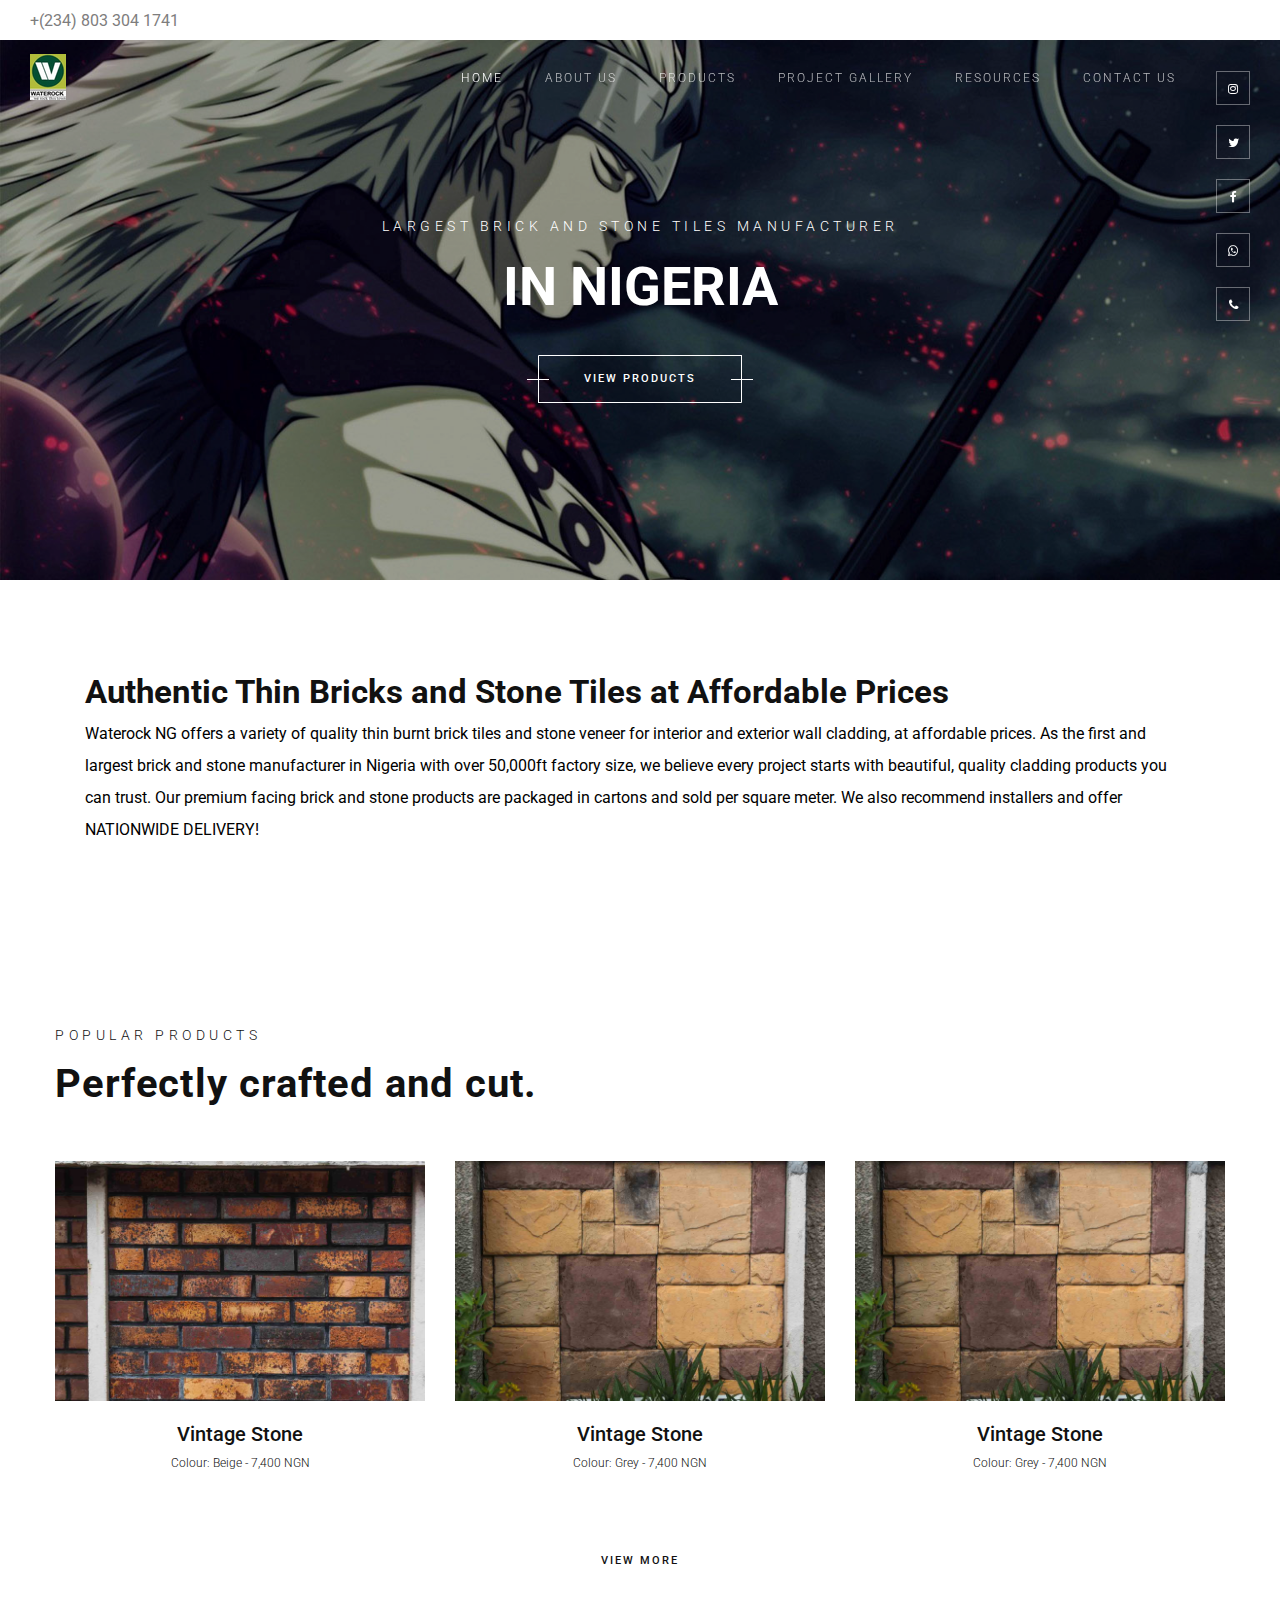
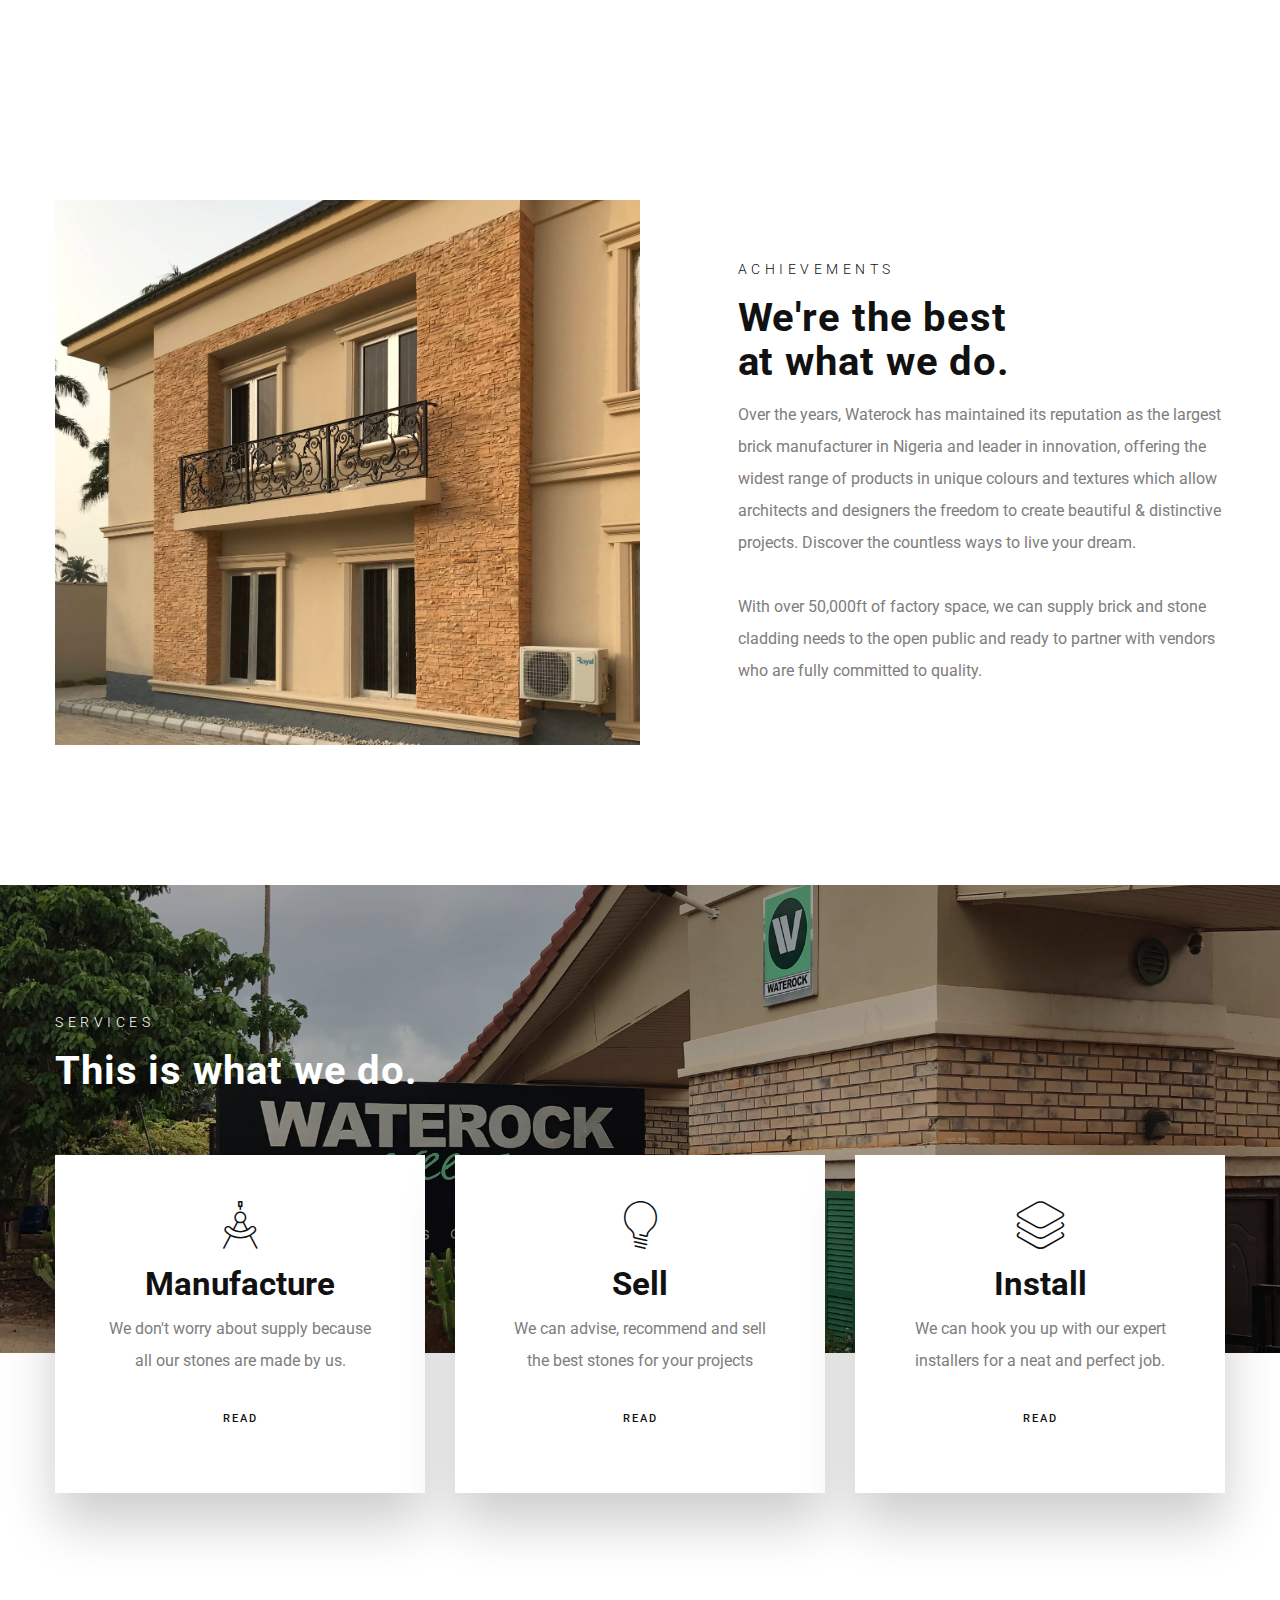
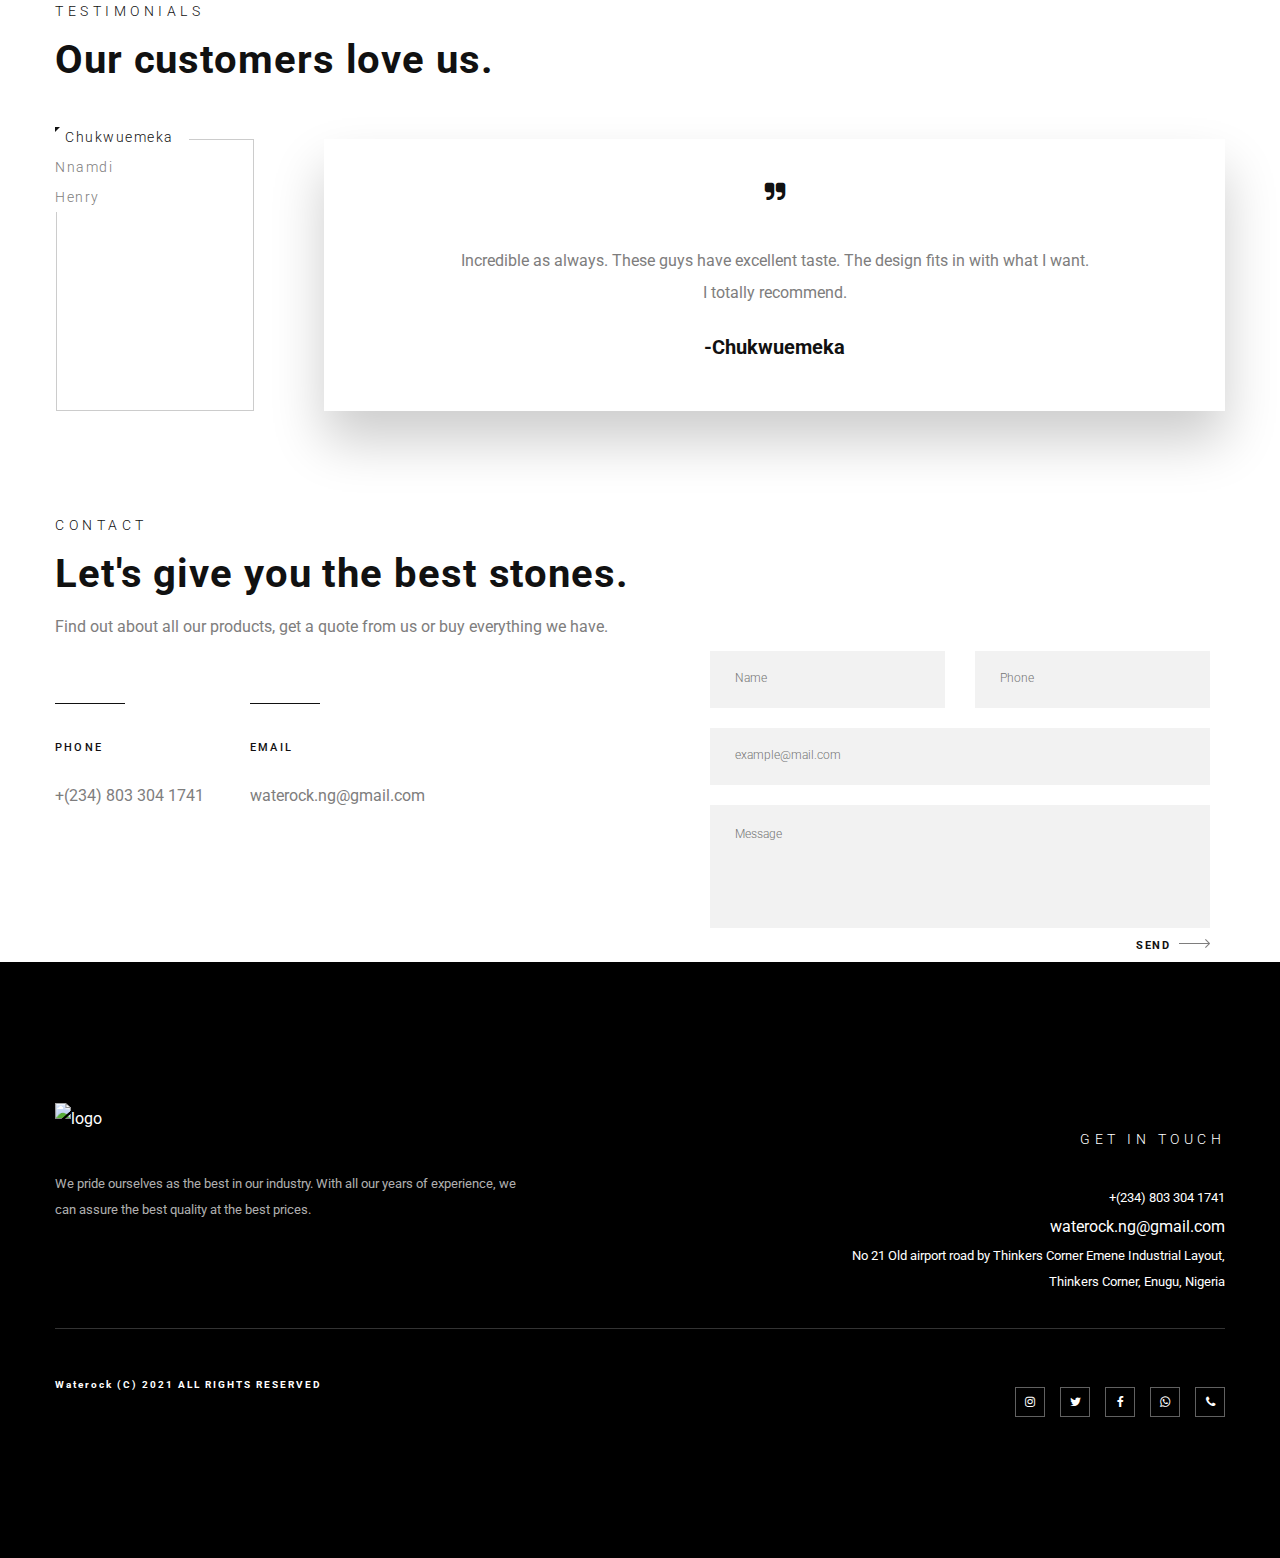
==== commit 8b45e82f: "some changes" ====
--- a/index.html
+++ b/index.html
@@ -5,7 +5,7 @@
 <head>
     <meta charset="utf-8" />
     <meta http-equiv="X-UA-Compatible" content="IE=edge">
-    <title>Waterock - The Number 1 Manufacturer of stone tiles in Nigeria</title>
+    <title>Waterock - Nigeria's Largest Manufacturer of Bricks & Stones</title>
     <meta name="viewport" content="width=device-width, initial-scale=1">
     <meta name="format-detection" content="telephone=no" />
     <link rel="stylesheet" href="https://fonts.googleapis.com/css?family=Roboto:100,300,400,500,700">
@@ -38,16 +38,9 @@
 
 <body>
 
-    <div class="prague-loader">
-        <div class="prague-loader-wrapper">
-            <div class="prague-loader-bar">
-                WATEROCK
-            </div>
-        </div>
-    </div>
 
     <header class="sticky-menu sticky-mobile-menu contact_header">
-        <p>The number goes here</p>
+        <p><a href="tel:+234803 304 1741">+(234) 803 304 1741</a></p>
     </header>
 
     <header id="header_container"
@@ -109,18 +102,28 @@
                 </a> -->
                 <ul class="socials">
                     <li>
-                        <a href="#">
+                        <a href="https://instagram.com/waterockstoneandbrick">
                             <i aria-hidden="true" class="fa fa-instagram"></i>
                         </a>
                     </li>
                     <li>
-                        <a href="#">
+                        <a href="https://twitter.com/WaterockNigeria">
                             <i aria-hidden="true" class="fa fa-twitter"></i>
                         </a>
                     </li>
                     <li>
-                        <a href="#">
+                        <a href="https://www.facebook.com/waterockstoneandbrick">
                             <i aria-hidden="true" class="fa fa-facebook"></i>
+                        </a>
+                    </li>
+                    <li>
+                        <a href="https://wa.me/c/2348033041741">
+                            <i aria-hidden="true" class="fa fa-whatsapp"></i>
+                        </a>
+                    </li>
+                    <li>
+                        <a href="tel:+234803 304 1741">
+                            <i aria-hidden="true" class="fa fa-phone"></i>
                         </a>
                     </li>
                 </ul>
@@ -137,17 +140,32 @@
                     <span class="overlay"></span>
                     <div class="content">
                         <div class="prague-svg-animation-text"></div>
-                        <div class="subtitle">NIGERIA'S FIRST MULTI-COLOURED</div>
-                        <h1 class="title">BRICK & STONE COMPANY</h1>
+                        <div class="subtitle">LARGEST BRICK AND STONE TILES MANUFACTURER</div>
+                        <h1 class="title">IN NIGERIA</h1>
                         <a href="products.html" class="a-btn creative">
                             <span class="a-btn-line"></span>
                             VIEW PRODUCTS</a>
                     </div>
                     <div class="top-banner-cursor"></div>
                 </div>
-                <div class="banner_footer">
-                    <h3>The Header</h3>
-                    <p>Some text</p>
+                <div class="banner_footer container no-padd">
+                    <div class="row-fluid  margin-lg-65t margin-lg-140b margin-sm-70b no-padd">
+                        <div class="row-fluid  margin-lg-55t margin-sm-20t">
+                            <div class="  col-sm-12 no-padd margin-lg-20b margin-xs-40t">
+                                <div class="padd-only-xs">
+                                    <h3>Authentic Thin Bricks and Stone Tiles at Affordable Prices</h3>
+                                    <p style="color: black;">Waterock NG offers a variety of quality thin burnt brick
+                                        tiles and stone veneer for interior and exterior wall cladding, at affordable
+                                        prices. As the first and largest brick and stone manufacturer in Nigeria with
+                                        over 50,000ft factory size, we believe every project starts with beautiful,
+                                        quality cladding products you can trust.
+
+                                        Our premium facing brick and stone products are packaged in cartons and sold per
+                                        square meter. We also recommend installers and offer NATIONWIDE DELIVERY!</p>
+                                </div>
+                            </div>
+                        </div>
+                    </div>
                 </div>
             </div>
         </div>
@@ -212,7 +230,7 @@
                                         <div class="project-grid-wrapper">
                                             <a class="project-grid-item-img-link" href="#" target="_self">
                                                 <div class="project-grid-item-img">
-                                                    <img src="products/IMG_7637.jpg" class="s-img-switch"
+                                                    <img src="products/IMG_7636.jpg" class="s-img-switch"
                                                         alt="seascape-villa image" />
                                                 </div>
                                             </a>
@@ -220,249 +238,18 @@
                                                 <h4 class="project-grid-item-title">
                                                     <a href="#" target="_self">Vintage Stone</a>
                                                 </h4>
-                                                <div class="project-grid-item-category">Colours: Orange - 7,400 NGN
-                                                </div>
+                                                <div class="project-grid-item-category">Colour: Grey - 7,400 NGN</div>
                                             </div>
                                         </div>
                                     </div>
                                 </div>
-                                <div class="portfolio-item-wrapp portfolio-item-paralax js-filter-simple-block">
-                                    <div class="portfolio-item">
-                                        <div class="project-grid-wrapper">
-                                            <a class="project-grid-item-img-link" href="#" target="_self">
-                                                <div class="project-grid-item-img">
-                                                    <img src="products/IMG_7638.jpg" class="s-img-switch"
-                                                        alt="seascape-villa image" />
-                                                </div>
-                                            </a>
-                                            <div class="project-grid-item-content">
-                                                <h4 class="project-grid-item-title">
-                                                    <a href="#" target="_self">Vintage Stone</a>
-                                                </h4>
-                                                <div class="project-grid-item-category">Colours: Black - 7,400 NGN</div>
-                                            </div>
-                                        </div>
-                                    </div>
-                                </div>
-                                <div
-                                    class="portfolio-item-wrapp portfolio-item-paralax js-filter-simple-blockcolumn_paralax">
-                                    <div class="portfolio-item">
-                                        <div class="project-grid-wrapper">
-                                            <a class="project-grid-item-img-link" href="#" target="_self">
-                                                <div class="project-grid-item-img">
-                                                    <img src="products/IMG_7636.jpg" class="s-img-switch"
-                                                        alt="european-lard-station image" />
-                                                </div>
-                                            </a>
-                                            <div class="project-grid-item-content">
-                                                <h4 class="project-grid-item-title">
-                                                    <a href="#" target="_self">Clay Ledge
-                                                    </a>
-                                                </h4>
-                                                <div class="project-grid-item-category">Colour: Black Knight - 6,500 NGN
-                                                </div>
-                                            </div>
-                                        </div>
-                                    </div>
-                                </div>
-                                <div class="portfolio-item-wrapp portfolio-item-paralax js-filter-simple-block">
-                                    <div class="portfolio-item">
-                                        <div class="project-grid-wrapper">
-                                            <a class="project-grid-item-img-link" href="#" target="_self">
-                                                <div class="project-grid-item-img">
-                                                    <img src="products/IMG_7639.jpg" class="s-img-switch"
-                                                        alt="yabroudi-villa image" />
-                                                </div>
-                                            </a>
-                                            <div class="project-grid-item-content">
-                                                <h4 class="project-grid-item-title">
-                                                    <a href="#" target="_self">Clay Ledge</a>
-                                                </h4>
-                                                <div class="project-grid-item-category">Colour: Cotta Buff - 6,500 NGN
-                                                </div>
-                                            </div>
-                                        </div>
-                                    </div>
-                                </div>
-                                <div class="portfolio-item-wrapp portfolio-item-paralax js-filter-simple-block">
-                                    <div class="portfolio-item">
-                                        <div class="project-grid-wrapper">
-                                            <a class="project-grid-item-img-link" href="#" target="_self">
-                                                <div class="project-grid-item-img">
-                                                    <img src="products/IMG_7640.jpg" class="s-img-switch"
-                                                        alt="cultural-complex-centre image" />
-                                                </div>
-                                            </a>
-                                            <div class="project-grid-item-content">
-                                                <h4 class="project-grid-item-title">
-                                                    <a href="#" target="_self">Castle Rock</a>
-                                                </h4>
-                                                <div class="project-grid-item-category">Colours: Beige - 6,700 NGN</div>
-                                            </div>
-                                        </div>
-                                    </div>
-                                </div>
-                                <div class="portfolio-item-wrapp portfolio-item-paralax js-filter-simple-block">
-                                    <div class="portfolio-item">
-                                        <div class="project-grid-wrapper">
-                                            <a class="project-grid-item-img-link" href="#" target="_self">
-                                                <div class="project-grid-item-img">
-                                                    <img src="products/IMG_7641.jpg" class="s-img-switch"
-                                                        alt="cultural-complex-centre image" />
-                                                </div>
-                                            </a>
-                                            <div class="project-grid-item-content">
-                                                <h4 class="project-grid-item-title">
-                                                    <a href="#" target="_self">Castle Rock</a>
-                                                </h4>
-                                                <div class="project-grid-item-category">Colours: Grey - 6,700 NGN</div>
-                                            </div>
-                                        </div>
-                                    </div>
-                                </div>
-                                <div class="portfolio-item-wrapp portfolio-item-paralax js-filter-simple-block">
-                                    <div class="portfolio-item">
-                                        <div class="project-grid-wrapper">
-                                            <a class="project-grid-item-img-link" href="#" target="_self">
-                                                <div class="project-grid-item-img">
-                                                    <img src="products/IMG_7642.jpg" class="s-img-switch"
-                                                        alt="cultural-complex-centre image" />
-                                                </div>
-                                            </a>
-                                            <div class="project-grid-item-content">
-                                                <h4 class="project-grid-item-title">
-                                                    <a href="#" target="_self">Castle Rock</a>
-                                                </h4>
-                                                <div class="project-grid-item-category">Colours: Orange - 6,700 NGN
-                                                </div>
-                                            </div>
-                                        </div>
-                                    </div>
-                                </div>
-                                <div class="portfolio-item-wrapp portfolio-item-paralax js-filter-simple-block">
-                                    <div class="portfolio-item">
-                                        <div class="project-grid-wrapper">
-                                            <a class="project-grid-item-img-link" href="#" target="_self">
-                                                <div class="project-grid-item-img">
-                                                    <img src="products/IMG_7642.jpg" class="s-img-switch"
-                                                        alt="dalbourne-villa image" />
-                                                </div>
-                                            </a>
-                                            <div class="project-grid-item-content">
-                                                <h4 class="project-grid-item-title"><a href="#" target="_self">Ledge
-                                                        Stone</a>
-                                                </h4>
-                                                <div class="project-grid-item-category">Colours: Beige, Grey, Orange,
-                                                    Black, Red, Brown - 9,500 NGN</div>
-                                            </div>
-                                        </div>
-                                    </div>
-                                </div>
-                                <div class="portfolio-item-wrapp portfolio-item-paralax js-filter-simple-block">
-                                    <div class="portfolio-item">
-                                        <div class="project-grid-wrapper">
-                                            <a class="project-grid-item-img-link" href="#" target="_self">
-                                                <div class="project-grid-item-img">
-                                                    <img src="products/IMG_7644.jpg" class="s-img-switch"
-                                                        alt="amman-rotana-hotel image" />
-                                                </div>
-                                            </a>
-                                            <div class="project-grid-item-content">
-                                                <h4 class="project-grid-item-title"><a href="#" target="_self">Ez Fit
-                                                        Stone</a>
-                                                </h4>
-                                                <div class="project-grid-item-category">Colours: Rangie, Charcoal,
-                                                    Chalky - 7,400 NGN</div>
-                                            </div>
-                                        </div>
-                                    </div>
-                                </div>
-                                <div class="portfolio-item-wrapp portfolio-item-paralax js-filter-simple-block">
-                                    <div class="portfolio-item">
-                                        <div class="project-grid-wrapper">
-                                            <a class="project-grid-item-img-link" href="#" target="_self">
-                                                <div class="project-grid-item-img">
-                                                    <img src="products/IMG_7646.jpg" class="s-img-switch wp-post-image"
-                                                        alt="alvar-alto-museum image" />
-                                                </div>
-                                            </a>
-                                            <div class="project-grid-item-content">
-                                                <h4 class="project-grid-item-title"><a href="#" target="_self">Cobble
-                                                        Stone</a>
-                                                </h4>
-                                                <div class="project-grid-item-category">Colours: Beige, Grey, Orange,
-                                                    Black, Red, Brown - 6,700</div>
-                                            </div>
-                                        </div>
-                                    </div>
-                                </div>
-
-                                <div class="portfolio-item-wrapp portfolio-item-paralax js-filter-simple-block">
-                                    <div class="portfolio-item">
-                                        <div class="project-grid-wrapper">
-                                            <a class="project-grid-item-img-link" href="#" target="_self">
-                                                <div class="project-grid-item-img">
-                                                    <img src="products/IMG_7649.jpg" class="s-img-switch"
-                                                        alt="french-embassy image" />
-                                                </div>
-                                            </a>
-                                            <div class="project-grid-item-content">
-                                                <h4 class="project-grid-item-title">
-                                                    <a href="#" target="_self">Woodie Stone</a>
-                                                </h4>
-                                                <div class="project-grid-item-category">Colours: Tan, Pine - 9,500 NGN
-                                                </div>
-                                            </div>
-                                        </div>
-                                    </div>
-                                </div>
-                                <div
-                                    class="portfolio-item-wrapp portfolio-item-paralax js-filter-simple-block button-hide">
-                                    <div class="portfolio-item">
-                                        <div class="project-grid-wrapper">
-                                            <a class="project-grid-item-img-link" href="#" target="_self">
-                                                <div class="project-grid-item-img">
-                                                    <img src="products/IMG_7650.jpg" class="s-img-switch"
-                                                        alt="amman-hotel image" />
-                                                </div>
-                                            </a>
-                                            <div class="project-grid-item-content">
-                                                <h4 class="project-grid-item-title">
-                                                    <a href="#" target="_self">Tee Dee</a>
-                                                </h4>
-                                                <div class="project-grid-item-category">Colours: Beige, Grey - 7,400 NGN
-                                                </div>
-                                            </div>
-                                        </div>
-                                    </div>
-                                </div>
-                                <div
-                                    class="portfolio-item-wrapp portfolio-item-paralax js-filter-simple-block button-hide">
-                                    <div class="portfolio-item">
-                                        <div class="project-grid-wrapper">
-                                            <a class="project-grid-item-img-link" href="#" target="_self">
-                                                <div class="project-grid-item-img">
-                                                    <img src="products/IMG_7652.jpg" class="s-img-switch"
-                                                        alt="amman-hotel image" />
-                                                </div>
-                                            </a>
-                                            <div class="project-grid-item-content">
-                                                <h4 class="project-grid-item-title">
-                                                    <a href="#" target="_self">Big Split & King Castle</a>
-                                                </h4>
-                                                <div class="project-grid-item-category">Colours: Beige, Grey - 7,400
-                                                </div>
-                                            </div>
-                                        </div>
-                                    </div>
-                                </div>
                             </div>
                             <div class="row">
                                 <div class="col-sm-12 text-center">
-                                    <button class="load-btn a-btn-2 creative js-load-more-btn">
+                                    <a class="load-btn a-btn-2 creative" href="products.html">
                                         <span class="a-btn-line load"></span>
-                                        LOAD MORE
-                                    </button>
+                                        VIEW MORE
+                                    </a>
                                 </div>
                             </div>
                         </div>
@@ -476,7 +263,7 @@
             <div
                 class="column  col-sm-10 col-lg-6 margin-lg-140b col-md-offset-0 col-md-6 col-sm-offset-1 col-xs-12  margin-lg-5t margin-sm-0t no-padd">
                 <div class="no-padd-inner">
-                    <img src="img/side-pic.jpeg">
+                    <img src="home/IMG_7098 2.JPG">
                 </div>
             </div>
             <div
@@ -487,12 +274,16 @@
                         <h2 class="title">We're the best<br />
                             at what we do.</h2>
                         <div class="content padding-xs-40b">
-                            <p>With over 10 years of experience in manufacturing stone tiles, thin brick, tile and
-                                precast products,
-                                we at Waterock pride ourseleves as the first and the best that the Nigerian stone
-                                industry has to offer.</p>
-                            <p>With our 50,000 square ft factory located in the heart of Enugu, Nigeria, We can meet all
-                                your needs when it comes to stone tiles.</p>
+                            <p>Over the years, Waterock has maintained its reputation as the largest 
+                                brick manufacturer in Nigeria and leader in innovation, offering the widest 
+                                range of products in unique colours and textures which allow architects
+                                 and designers the freedom to create beautiful & distinctive projects. 
+                                 Discover the countless ways to live your dream.
+
+                               <p>With over 50,000ft of factory space, we can supply brick and stone 
+                                   cladding needs to the open public and ready to partner 
+                                   with vendors who are fully committed to quality.</p>
+                            
                         </div>
                     </div>
                 </div>
@@ -507,7 +298,7 @@
                 <div class="prague-shortcode-parent ">
                     <div class="prague-shortcode-parent-img">
                         <span class="overlay"></span>
-                        <img src="img/services-main.jpeg" class="s-img-switch" alt="middle-banner image" />
+                        <img src="home/IMG_2573 2.JPG" class="s-img-switch" alt="middle-banner image" />
                     </div>
                     <div class="prague-shortcode-content-wrapp">
                         <div class="prague-shortcode-heading  light left">
@@ -651,8 +442,8 @@
                                 <div class="address-block-outer">
                                     <span class="separator"></span>
                                     <h4 class="address-title">PHONE</h4>
-                                    <p><a href="tel:+45(0)479253798">+45 (0)4 79 25 37 98</a><br />
-                                        <a href="tel:+44(0)479253730">+44 (0)4 79 25 37 30</a>
+                                    <p><a href="tel:+234803 304 1741">+(234) 803 304 1741</a><br />
+                                        <!-- <a href="tel:+44(0)479253730">+44 (0)4 79 25 37 30</a> -->
                                     </p>
                                 </div>
                             </div>
@@ -664,13 +455,10 @@
                                 <span class="separator"></span>
                                 <h4 class="address-title">EMAIL</h4>
                                 <p><a
-                                        href="https://w5.foxdsgn.com/cdn-cgi/l/email-protection#2050524147554560494e464f0e434f4d"><span>
-                                            info@waterock.com
+                                        href="#"><span>
+                                            waterock.ng@gmail.com
                                         </span></a><br />
-                                    <a
-                                        href="https://w5.foxdsgn.com/cdn-cgi/l/email-protection#2050524147554560494e464f0e434f4d"><span>
-                                            buy@waterock.com
-                                        </span></a>
+                                    
                                 </p>
                             </div>
                         </div>
@@ -748,7 +536,7 @@
 
 
     <footer class="prague-footer default">
-        <img src="#" data-lazy-src="img/banner-main.jpeg" class="s-img-switch" alt="footer banner" />
+        <img src="#" data-lazy-src="home/IMG_2573 2.JPG" class="s-img-switch" alt="footer banner" />
         <div class="footer-content-outer">
             <div class="footer-top-content">
                 <div class="prague-footer-main-block">
@@ -767,12 +555,14 @@
                 <div class="prague-footer-info-block">
                     <h6 class="footer-info-block-title">GET IN TOUCH</h6>
                     <div class="footer-info-block-content">
-                        <p><a href="tel:+7(885)5896985">+(234) 803 304 1741</a></p>
+                        <p><a href="tel:+234803 304 1741">+(234) 803 304 1741</a></p>
                         <p><a href="https://w5.foxdsgn.com/cdn-cgi/l/email-protection#2050524147554560494e464f0e434f4d"><span>
-                                    info@waterock.com
+                            waterock.ng@gmail.com
                                 </span></a>
                         </p>
-                        <p>Old airport road, by thinkers corner, Emene Industrial estate, Enugu</p>
+                        <p>No 21 Old airport road by Thinkers Corner Emene Industrial Layout,
+                            <br>Thinkers Corner, Enugu, Nigeria
+                        </p>
                     </div>
                 </div>
             </div>
@@ -790,13 +580,23 @@
                             </a>
                         </li>
                         <li>
-                            <a target="_blank" href="#>
+                            <a target="_blank" href="#">
                                 <i aria-hidden=" true" class="fa fa-twitter"></i>
                             </a>
                         </li>
                         <li>
                             <a target="_blank" href="#">
                                 <i aria-hidden="true" class="fa fa-facebook"></i>
+                            </a>
+                        </li>
+                        <li>
+                            <a target="_blank" href="#">
+                                <i aria-hidden="true" class="fa fa-whatsapp"></i>
+                            </a>
+                        </li>
+                        <li>
+                            <a target="_blank" href="tel:+234803 304 1741">
+                                <i aria-hidden="true" class="fa fa-phone"></i>
                             </a>
                         </li>
                     </ul>
--- a/css/general-container.css
+++ b/css/general-container.css
@@ -1,10 +1,10 @@
 .slider_container {
-    /* background: url("/images/slider/1.jpg"); */
+    background: url("/images/slider/1.jpg");
     background-size: cover;
     background-attachment: fixed;
     background-repeat: no-repeat;
     width: 100%;
-    height: 100vh;
+    height: 60vh;
     animation: slide 10s infinite;
 }
 
@@ -14,7 +14,7 @@
 
 .banner_footer {
     padding: 20px 30px;
-    background-color: rgb(61, 64, 71);
+    /* background-color: rgb(168, 170, 175); */
 }
 
 .contact_header {
@@ -45,15 +45,15 @@
 
 @keyframes slide {
     0% {
-        background-image: url(../img/slider-images/1.jpg);
+        background-image: url(/home/IMG_2573\ 2.JPG);
     }
     33% {
-        background-image: url(../img/slider-images/2.jpg);
+        background-image: url(/home/IMG_2589.JPG);
     }
     66% {
-        background-image: url(../img/slider-images/3.jpg);
+        background-image: url(/home/IMG_3113.JPG);
     }
     100% {
-        background-image: url(../img/slider-images/4.jpg);
+        background-image: url(/home/IMG_4132.JPG);
     }
 }